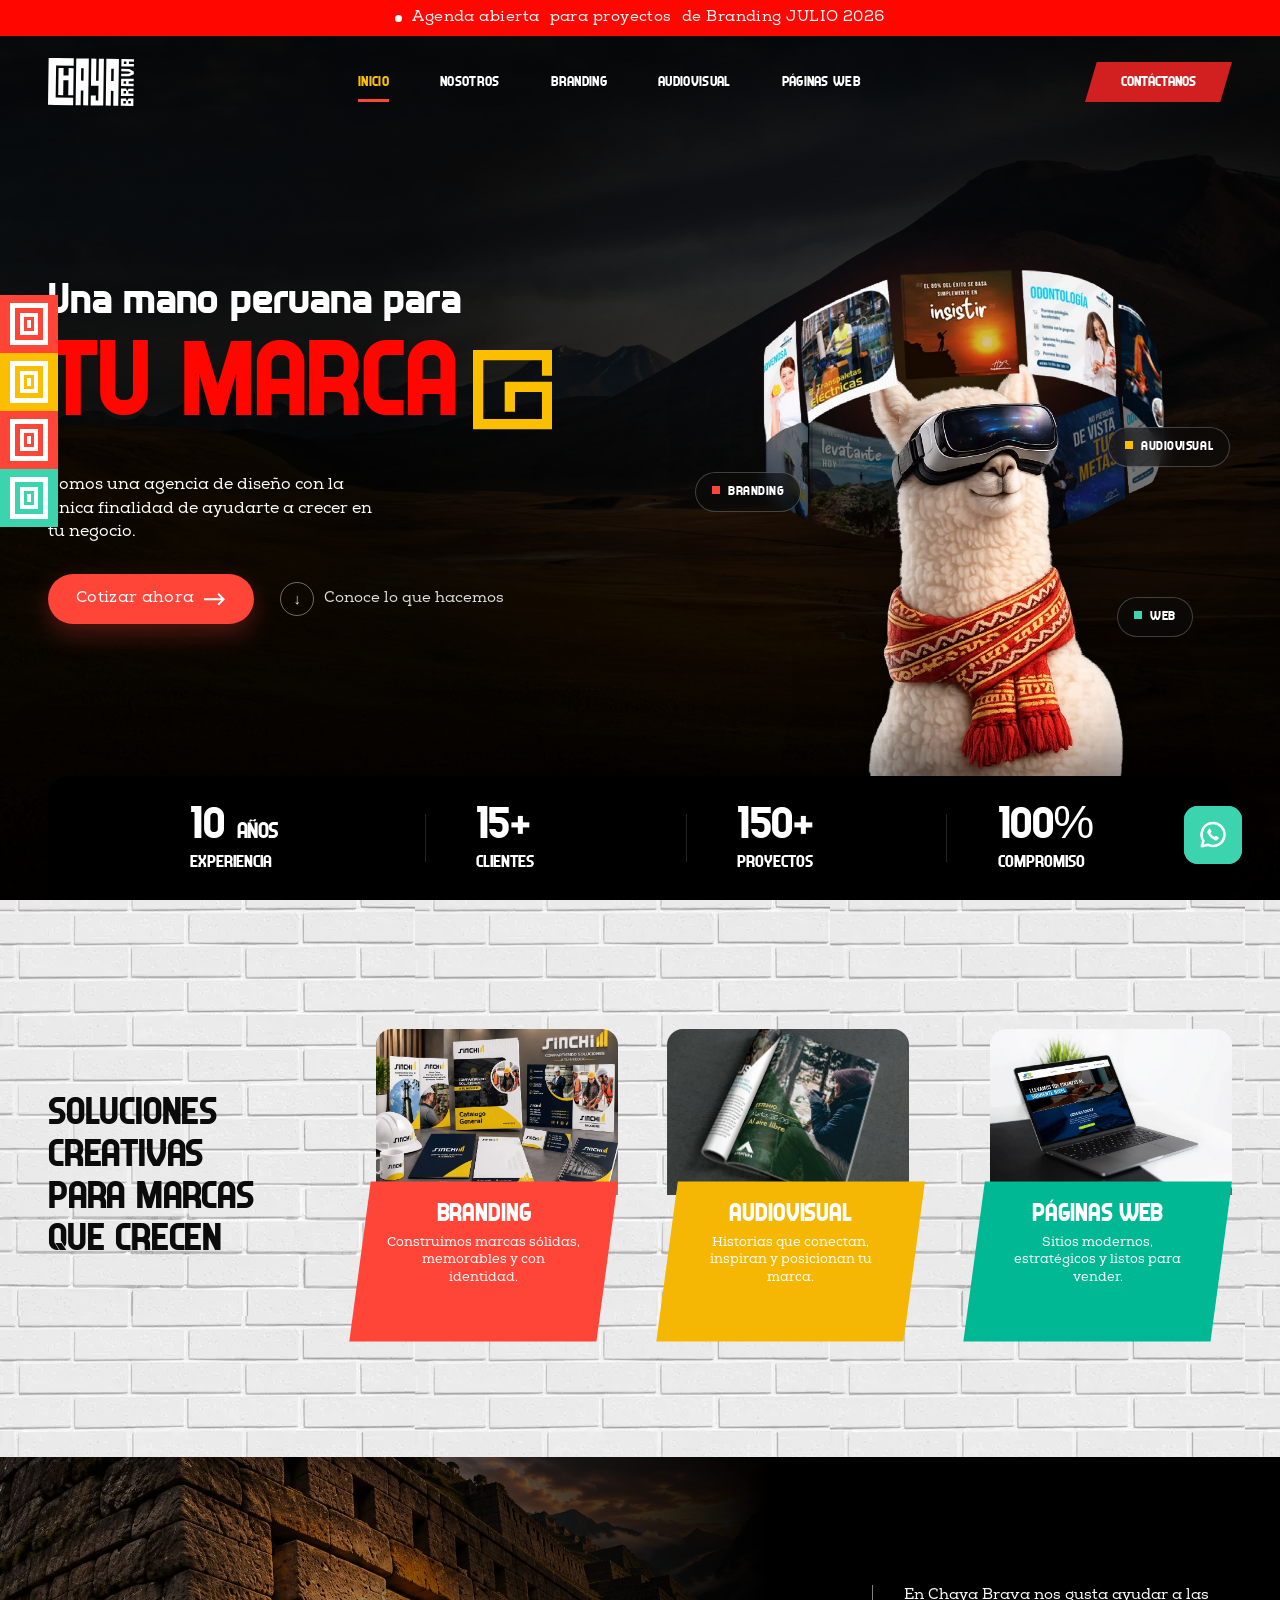
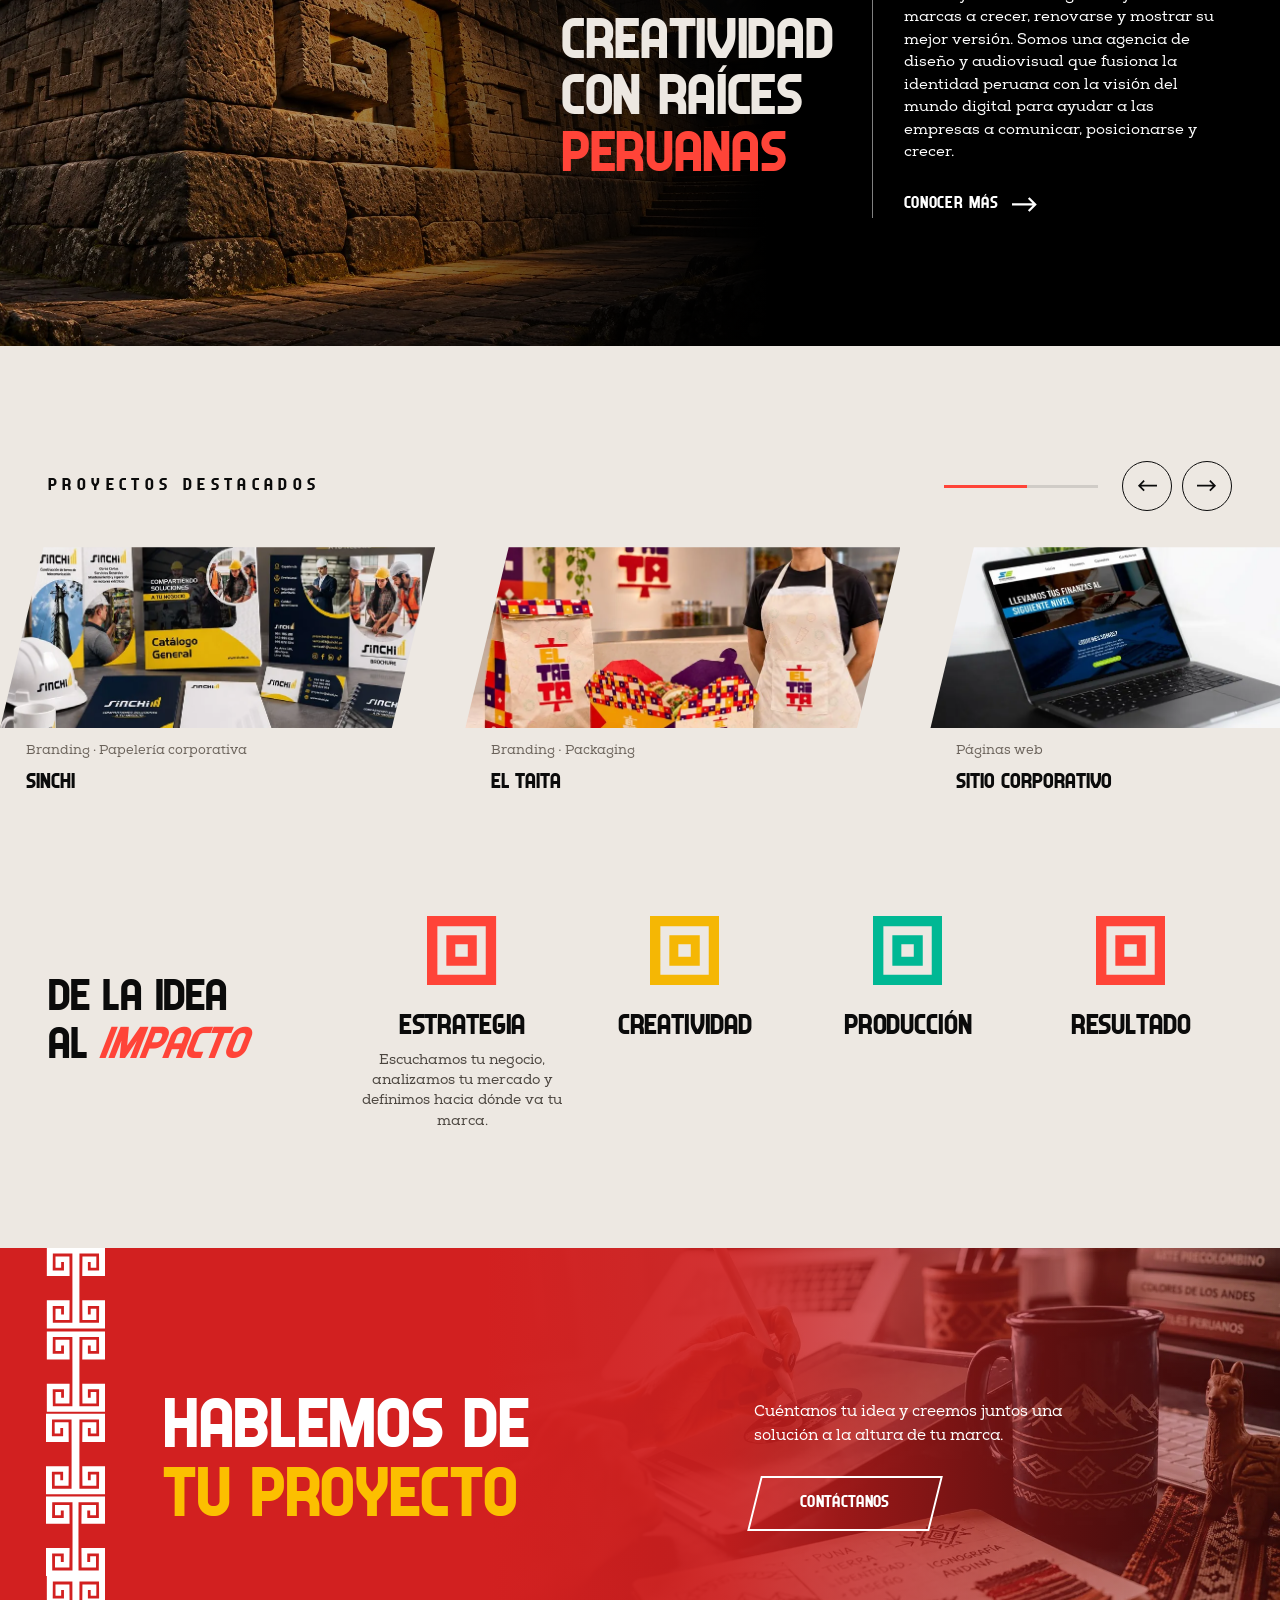
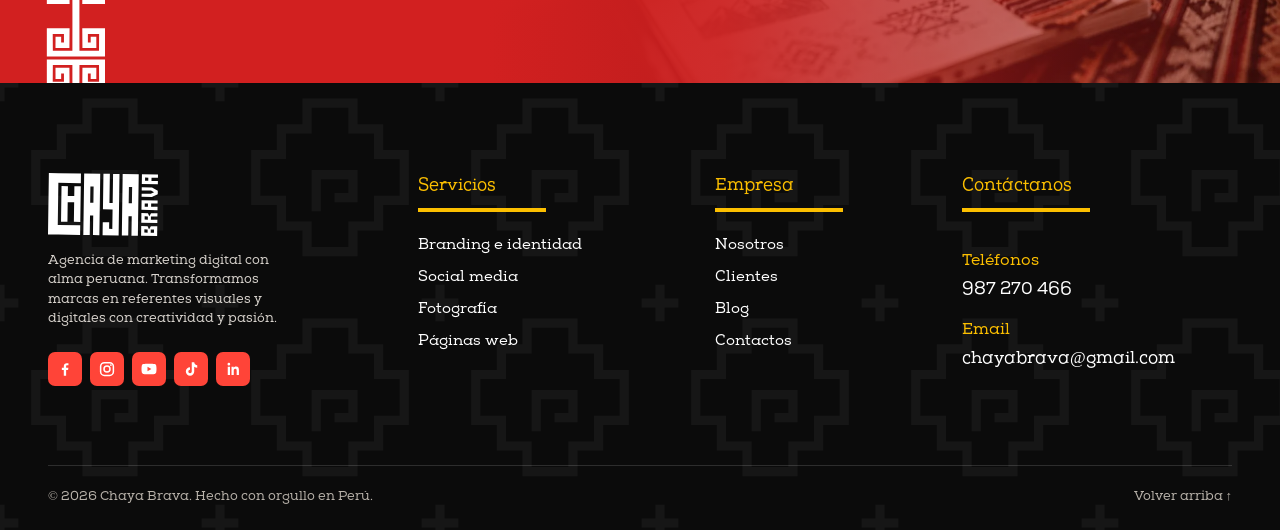
==== index.html @ 1a4a3ec2 "Sitio web Chaya Brava: Inicio, Nosotros, Branding, Audiovisual, Páginas Web y Contacto Co-Authored-B" ====
<!DOCTYPE html>
<html lang="es-PE" class="no-js">
<head>
  <meta charset="utf-8">
  <meta name="viewport" content="width=device-width, initial-scale=1">
  <title>Chaya Brava | Agencia de branding, audiovisual y páginas web en Perú</title>
  <meta name="description" content="Chaya Brava es una agencia peruana de diseño y audiovisual. Creamos branding, contenido audiovisual y páginas web que ayudan a tu negocio a crecer.">
  <meta name="theme-color" content="#0b0b0b">
  <link rel="canonical" href="https://chayabrava.pe/">
  <meta property="og:type" content="website">
  <meta property="og:locale" content="es_PE">
  <meta property="og:site_name" content="Chaya Brava">
  <meta property="og:title" content="Chaya Brava | Agencia de branding, audiovisual y páginas web en Perú">
  <meta property="og:description" content="Chaya Brava es una agencia peruana de diseño y audiovisual. Creamos branding, contenido audiovisual y páginas web que ayudan a tu negocio a crecer.">
  <meta property="og:image" content="https://chayabrava.pe/assets/img/marca/og-chaya-brava.jpg">
  <meta name="twitter:card" content="summary_large_image">
  <link rel="icon" href="favicon.svg" type="image/svg+xml">
  <link rel="preload" href="assets/fonts/answer-regular.woff" as="font" type="font/woff" crossorigin>
  <link rel="preload" href="assets/fonts/nexa-slab-regular.woff" as="font" type="font/woff" crossorigin>
  <link rel="preload" as="image" href="assets/img/hero/andes-fondo.webp" fetchpriority="high">
  <link rel="stylesheet" href="assets/css/base.css">
  <link rel="stylesheet" href="assets/css/pages/inicio.css">
</head>
<body class="page-inicio">
  <a class="skip-link" href="#main">Saltar al contenido</a>

  <div class="preloader" aria-hidden="true">
    <div>
      <img class="preloader__logo" src="assets/img/marca/logo-chaya-brava.svg" alt="" width="120" height="68">
      <div class="preloader__bars"><i></i><i></i><i></i><i></i></div>
    </div>
  </div>

  <div class="topbar">
    <a href="contacto.html?servicio=branding"><span class="topbar__dot" aria-hidden="true"></span>Agenda abierta <span class="hide-sm">para proyectos </span>de Branding JULIO 2026</a>
  </div>

  <header class="header" id="top">
    <div class="container header__inner">
      <a class="header__logo" href="index.html" aria-label="Chaya Brava — Inicio">
        <img src="assets/img/marca/logo-chaya-brava.svg" alt="Chaya Brava" width="86" height="49">
      </a>
      <nav class="nav" aria-label="Principal">
        <ul class="nav__list">
          <li><a class="nav__link" href="index.html" aria-current="page">Inicio</a></li>
          <li><a class="nav__link" href="nosotros.html">Nosotros</a></li>
          <li><a class="nav__link" href="branding.html">Branding</a></li>
          <li><a class="nav__link" href="audiovisual.html">Audiovisual</a></li>
          <li><a class="nav__link" href="paginas-web.html">Páginas Web</a></li>
        </ul>
      </nav>
      <a class="header__cta" href="contacto.html">Contáctanos</a>
      <button class="burger" type="button" aria-label="Abrir menú" aria-expanded="false" aria-controls="mobile-menu">
        <span></span><span></span><span></span>
      </button>
    </div>
  </header>

  <div class="mobile-menu" id="mobile-menu" aria-hidden="true">
    <ul class="mobile-menu__list">
      <li><a href="index.html" aria-current="page"><small>01</small>Inicio</a></li>
      <li><a href="nosotros.html"><small>02</small>Nosotros</a></li>
      <li><a href="branding.html"><small>03</small>Branding</a></li>
      <li><a href="audiovisual.html"><small>04</small>Audiovisual</a></li>
      <li><a href="paginas-web.html"><small>05</small>Páginas Web</a></li>
      <li><a href="contacto.html"><small>06</small>Contáctanos</a></li>
    </ul>
    <div class="mobile-menu__foot">
      <a href="tel:+51987270466">987 270 466</a>
      <a href="mailto:chayabrava@gmail.com">chayabrava@gmail.com</a>
    </div>
  </div>

  <main id="main">
    <!-- ================= HERO ================= -->
    <section class="hero" aria-labelledby="hero-title">
      <picture class="hero__bg" aria-hidden="true">
        <source media="(max-width: 760px)" srcset="assets/img/hero/andes-fondo-mobile.webp">
        <img src="assets/img/hero/andes-fondo.webp" alt="" width="2400" height="1701" fetchpriority="high">
      </picture>
      <ul class="inca-rail" aria-label="Accesos rápidos"><li><a class="r-red" href="branding.html"><svg viewBox="0 0 58 58" aria-hidden="true"><path fill="#fff" fill-rule="evenodd" d="M10 8h38v42H10zM15 13v32h28V13zM20 18h18v22H20zM24 22v14h10V22zM27 25h4v8h-4z"/></svg><span>Branding</span></a></li><li><a class="r-yellow" href="audiovisual.html"><svg viewBox="0 0 58 58" aria-hidden="true"><path fill="#fff" fill-rule="evenodd" d="M10 8h38v42H10zM15 13v32h28V13zM20 18h18v22H20zM24 22v14h10V22zM27 25h4v8h-4z"/></svg><span>Audiovisual</span></a></li><li><a class="r-red" href="paginas-web.html"><svg viewBox="0 0 58 58" aria-hidden="true"><path fill="#fff" fill-rule="evenodd" d="M10 8h38v42H10zM15 13v32h28V13zM20 18h18v22H20zM24 22v14h10V22zM27 25h4v8h-4z"/></svg><span>Páginas web</span></a></li><li><a class="r-teal" href="contacto.html"><svg viewBox="0 0 58 58" aria-hidden="true"><path fill="#fff" fill-rule="evenodd" d="M10 8h38v42H10zM15 13v32h28V13zM20 18h18v22H20zM24 22v14h10V22zM27 25h4v8h-4z"/></svg><span>Contáctanos</span></a></li></ul>

      <div class="container hero__inner">
        <div class="hero__copy">
          <h1 class="hero__title" id="hero-title">
            <span class="hero__kicker display" data-split>Una mano peruana para</span>
            <span class="hero__big display reveal-split"><span class="split-line" style="--d:.15s"><span>Tu marca</span></span><svg class="hero__g" viewBox="0 0 100 100" aria-hidden="true"><path fill="none" stroke="currentColor" stroke-width="13" stroke-linecap="square" d="M93.5 26V6.5h-87v87h87V46.5h-47v25"/></svg></span>
          </h1>
          <p class="hero__text reveal" style="--d:.45s">Somos una agencia de diseño con la única finalidad de ayudarte a crecer en tu negocio.</p>
          <div class="hero__actions reveal" style="--d:.6s">
            <a class="btn" href="contacto.html" data-magnetic>Cotizar ahora <svg class="arrow" viewBox="0 0 28 16" width="22" aria-hidden="true"><path d="M0 8h25M18 1l7 7-7 7" fill="none" stroke="currentColor" stroke-width="2.4"/></svg></a>
            <a class="hero__play" href="#soluciones"><span aria-hidden="true">↓</span> Conoce lo que hacemos</a>
          </div>
        </div>

        <div class="hero__visual" aria-hidden="true">
          <div class="hero__glow"></div>
          <img class="hero__alpaca" src="assets/img/hero/alpaca-vr.webp" alt="" width="797" height="960">
          <span class="hero__chip hero__chip--1">Branding</span>
          <span class="hero__chip hero__chip--2">Audiovisual</span>
          <span class="hero__chip hero__chip--3">Web</span>
        </div>
      </div>

      <div class="container">
        <ul class="stats" aria-label="Chaya Brava en cifras">
          <li><strong><span data-count="10">10</span> <small>años</small></strong><span>Experiencia</span></li>
          <li><strong><span data-count="15">15</span>+</strong><span>Clientes</span></li>
          <li><strong><span data-count="150">150</span>+</strong><span>Proyectos</span></li>
          <li><strong><span data-count="100">100</span>%</strong><span>Compromiso</span></li>
        </ul>
      </div>
    </section>

    <!-- ================= SOLUCIONES ================= -->
    <section class="section section--brick solutions" id="soluciones" aria-labelledby="sol-title">
      <div class="container solutions__inner">
        <h2 class="display h-md solutions__title" id="sol-title" data-split>Soluciones<br>creativas<br>para marcas<br>que crecen</h2>
        <ul class="solutions__list">
          <li class="solution solution--red reveal" style="--d:0.00s">
            <a href="branding.html">
              <div class="solution__media"><img src="assets/img/proyectos/sinchi-papeleria.webp" alt="" width="885" height="590" loading="lazy"></div>
              <div class="solution__label">
                <h3 class="display">Branding</h3>
                <p>Construimos marcas sólidas, memorables y con identidad.</p>
                <span class="solution__more" aria-hidden="true">Ver servicio <svg class="arrow" viewBox="0 0 28 16" width="22" aria-hidden="true"><path d="M0 8h25M18 1l7 7-7 7" fill="none" stroke="currentColor" stroke-width="2.4"/></svg></span>
              </div>
            </a>
          </li>
          <li class="solution solution--yellow reveal" style="--d:0.12s">
            <a href="audiovisual.html">
              <div class="solution__media"><img src="assets/img/proyectos/revista-estreno.webp" alt="" width="978" height="691" loading="lazy"></div>
              <div class="solution__label">
                <h3 class="display">Audiovisual</h3>
                <p>Historias que conectan, inspiran y posicionan tu marca.</p>
                <span class="solution__more" aria-hidden="true">Ver servicio <svg class="arrow" viewBox="0 0 28 16" width="22" aria-hidden="true"><path d="M0 8h25M18 1l7 7-7 7" fill="none" stroke="currentColor" stroke-width="2.4"/></svg></span>
              </div>
            </a>
          </li>
          <li class="solution solution--teal reveal" style="--d:0.24s">
            <a href="paginas-web.html">
              <div class="solution__media"><img src="assets/img/proyectos/web-laptop.webp" alt="" width="885" height="575" loading="lazy"></div>
              <div class="solution__label">
                <h3 class="display">Páginas web</h3>
                <p>Sitios modernos, estratégicos y listos para vender.</p>
                <span class="solution__more" aria-hidden="true">Ver servicio <svg class="arrow" viewBox="0 0 28 16" width="22" aria-hidden="true"><path d="M0 8h25M18 1l7 7-7 7" fill="none" stroke="currentColor" stroke-width="2.4"/></svg></span>
              </div>
            </a>
          </li>
        </ul>
      </div>
    </section>

    <!-- ================= RAÍCES ================= -->
    <section class="roots" aria-labelledby="roots-title">
      <div class="roots__media" aria-hidden="true"><img src="assets/img/texturas/muro-inca.webp" alt="" width="1672" height="941" loading="lazy"></div>
      <div class="container roots__inner">
        <h2 class="display h-lg roots__title" id="roots-title" data-split>Creatividad<br>con raíces<br><span class="t-red">peruanas</span></h2>
        <div class="roots__text reveal reveal--right">
          <p>En Chaya Brava nos gusta ayudar a las marcas a crecer, renovarse y mostrar su mejor versión. Somos una agencia de diseño y audiovisual que fusiona la identidad peruana con la visión del mundo digital para ayudar a las empresas a comunicar, posicionarse y crecer.</p>
          <a class="link-arrow" href="nosotros.html">Conocer más <svg viewBox="0 0 28 16" aria-hidden="true"><path d="M0 8h25M18 1l7 7-7 7" fill="none" stroke="currentColor" stroke-width="2.4"/></svg></a>
        </div>
      </div>
    </section>

    <!-- ================= PROYECTOS ================= -->
    <section class="section section--light projects" id="proyectos" aria-labelledby="proj-title">
      <div class="container projects__head">
        <h2 class="projects__eyebrow" id="proj-title">Proyectos destacados</h2>
        <div class="projects__controls">
          <div class="projects__progress" aria-hidden="true"><span></span></div>
          <button class="projects__btn" type="button" data-dir="-1" aria-label="Proyecto anterior"><svg viewBox="0 0 28 16" aria-hidden="true"><path d="M28 8H3M10 1L3 8l7 7" fill="none" stroke="currentColor" stroke-width="2.4"/></svg></button>
          <button class="projects__btn" type="button" data-dir="1" aria-label="Proyecto siguiente"><svg viewBox="0 0 28 16" aria-hidden="true"><path d="M0 8h25M18 1l7 7-7 7" fill="none" stroke="currentColor" stroke-width="2.4"/></svg></button>
        </div>
      </div>
      <div class="projects__viewport" tabindex="0" aria-label="Carrusel de proyectos; usa las flechas para desplazarte">
        <ul class="projects__track">
          <li class="project">
            <a href="branding.html#casos" class="project__link" draggable="false">
              <div class="project__media"><img src="assets/img/proyectos/sinchi-papeleria.webp" alt="Proyecto Sinchi: Branding · Papelería corporativa" width="885" height="590" loading="lazy" draggable="false"></div>
              <div class="project__info"><span>Branding · Papelería corporativa</span><strong>Sinchi</strong></div>
            </a>
          </li>
          <li class="project">
            <a href="branding.html#casos" class="project__link" draggable="false">
              <div class="project__media"><img src="assets/img/proyectos/el-taita.webp" alt="Proyecto El Taita: Branding · Packaging" width="876" height="657" loading="lazy" draggable="false"></div>
              <div class="project__info"><span>Branding · Packaging</span><strong>El Taita</strong></div>
            </a>
          </li>
          <li class="project">
            <a href="paginas-web.html#proyectos" class="project__link" draggable="false">
              <div class="project__media"><img src="assets/img/proyectos/web-laptop.webp" alt="Proyecto Sitio corporativo: Páginas web" width="885" height="575" loading="lazy" draggable="false"></div>
              <div class="project__info"><span>Páginas web</span><strong>Sitio corporativo</strong></div>
            </a>
          </li>
          <li class="project">
            <a href="audiovisual.html#galeria" class="project__link" draggable="false">
              <div class="project__media"><img src="assets/img/proyectos/revista-estreno.webp" alt="Proyecto Estreno al aire libre: Audiovisual · Editorial" width="978" height="691" loading="lazy" draggable="false"></div>
              <div class="project__info"><span>Audiovisual · Editorial</span><strong>Estreno al aire libre</strong></div>
            </a>
          </li>
          <li class="project">
            <a href="branding.html#casos" class="project__link" draggable="false">
              <div class="project__media"><img src="assets/img/proyectos/sinchi-catalogo.webp" alt="Proyecto Catálogo Sinchi: Diseño editorial" width="452" height="771" loading="lazy" draggable="false"></div>
              <div class="project__info"><span>Diseño editorial</span><strong>Catálogo Sinchi</strong></div>
            </a>
          </li>
        </ul>
      </div>
    </section>

    <!-- ================= DE LA IDEA AL IMPACTO ================= -->
    <section class="section section--light impact" aria-labelledby="impact-title">
      <div class="container impact__inner">
        <h2 class="display h-md impact__title" id="impact-title" data-split>De la idea<br>al <span class="t-red t-italic">impacto</span></h2>
        <ol class="impact__steps">
          <li class="impact__step reveal" style="--d:0.00s">
            <div class="impact__icon"><svg class="inca inca--red" viewBox="0 0 100 100" aria-hidden="true"><path fill="currentColor" fill-rule="evenodd" d="M0 0h100v100H0zM15 15v70h70V15zM28 28h44v44H28zM41 41v18h18V41z"/></svg></div>
            <h3 class="display">Estrategia</h3>
            <p>Escuchamos tu negocio, analizamos tu mercado y definimos hacia dónde va tu marca.</p>
          </li>
          <li class="impact__step reveal" style="--d:0.12s">
            <div class="impact__icon"><svg class="inca inca--yellow" viewBox="0 0 100 100" aria-hidden="true"><path fill="currentColor" fill-rule="evenodd" d="M0 0h100v100H0zM15 15v70h70V15zM28 28h44v44H28zM41 41v18h18V41z"/></svg></div>
            <h3 class="display">Creatividad</h3>
            <p>Convertimos la estrategia en ideas, conceptos visuales y mensajes con identidad.</p>
          </li>
          <li class="impact__step reveal" style="--d:0.24s">
            <div class="impact__icon"><svg class="inca inca--teal" viewBox="0 0 100 100" aria-hidden="true"><path fill="currentColor" fill-rule="evenodd" d="M0 0h100v100H0zM15 15v70h70V15zM28 28h44v44H28zM41 41v18h18V41z"/></svg></div>
            <h3 class="display">Producción</h3>
            <p>Diseñamos, filmamos y programamos cada pieza con detalle de artesano.</p>
          </li>
          <li class="impact__step reveal" style="--d:0.36s">
            <div class="impact__icon"><svg class="inca inca--red" viewBox="0 0 100 100" aria-hidden="true"><path fill="currentColor" fill-rule="evenodd" d="M0 0h100v100H0zM15 15v70h70V15zM28 28h44v44H28zM41 41v18h18V41z"/></svg></div>
            <h3 class="display">Resultado</h3>
            <p>Lanzamos, medimos y optimizamos para que tu marca crezca de verdad.</p>
          </li>
        </ol>
      </div>
    </section>

    <section class="cta" aria-labelledby="cta-title">
      <div class="cta__fret" aria-hidden="true"></div>
      <div class="cta__media" aria-hidden="true"><img src="assets/img/servicios/boceto-andino.webp" alt="" loading="lazy" width="1548" height="1016"></div>
      <div class="container cta__inner">
        <h2 class="display cta__title" id="cta-title" data-split>Hablemos de<br><span class="t-yellow">tu proyecto</span></h2>
        <div class="cta__text reveal" style="--d:.2s">
          <p>Cuéntanos tu idea y creemos juntos una solución a la altura de tu marca.</p>
          <a class="btn btn--ghost btn--skew" href="contacto.html" data-magnetic><span>Contáctanos</span></a>
        </div>
      </div>
    </section>
  </main>

  <footer class="footer">
    <div class="container footer__grid">
      <div class="footer__brand">
        <img src="assets/img/marca/logo-chaya-brava.svg" alt="Chaya Brava" width="110" height="63" loading="lazy">
        <p>Agencia de marketing digital con alma peruana. Transformamos marcas en referentes visuales y digitales con creatividad y pasión.</p>
        <ul class="social" aria-label="Redes sociales"><li><a href="https://www.facebook.com/chayabrava" target="_blank" rel="noopener" aria-label="Facebook de Chaya Brava"><svg viewBox="0 0 24 24" aria-hidden="true"><path fill="currentColor" d="M13.5 21v-7.6h2.6l.4-3h-3V8.5c0-.9.3-1.5 1.5-1.5h1.6V4.3c-.3 0-1.2-.1-2.3-.1-2.3 0-3.9 1.4-3.9 4v2.2H7.8v3h2.6V21z"/></svg></a></li><li><a href="https://www.instagram.com/chayabrava" target="_blank" rel="noopener" aria-label="Instagram de Chaya Brava"><svg viewBox="0 0 24 24" aria-hidden="true"><g fill="none" stroke="currentColor" stroke-width="2"><rect x="3.5" y="3.5" width="17" height="17" rx="5"/><circle cx="12" cy="12" r="4"/></g><circle cx="17.2" cy="6.8" r="1.2" fill="currentColor"/></svg></a></li><li><a href="https://www.youtube.com/@chayabrava" target="_blank" rel="noopener" aria-label="YouTube de Chaya Brava"><svg viewBox="0 0 24 24" aria-hidden="true"><path fill="currentColor" d="M21.6 7.2a2.6 2.6 0 0 0-1.8-1.8C18.2 5 12 5 12 5s-6.2 0-7.8.4A2.6 2.6 0 0 0 2.4 7.2 27 27 0 0 0 2 12a27 27 0 0 0 .4 4.8 2.6 2.6 0 0 0 1.8 1.8c1.6.4 7.8.4 7.8.4s6.2 0 7.8-.4a2.6 2.6 0 0 0 1.8-1.8A27 27 0 0 0 22 12a27 27 0 0 0-.4-4.8zM10 15V9l5.2 3z"/></svg></a></li><li><a href="https://www.tiktok.com/@chayabrava" target="_blank" rel="noopener" aria-label="TikTok de Chaya Brava"><svg viewBox="0 0 24 24" aria-hidden="true"><path fill="currentColor" d="M16.3 3c.3 2.3 1.7 3.8 4 4v3.2a7 7 0 0 1-4-1.2v6.3A5.6 5.6 0 1 1 10.7 9.7V13a2.3 2.3 0 1 0 2.3 2.3V3z"/></svg></a></li><li><a href="https://www.linkedin.com/company/chayabrava" target="_blank" rel="noopener" aria-label="LinkedIn de Chaya Brava"><svg viewBox="0 0 24 24" aria-hidden="true"><path fill="currentColor" d="M5 9h3v11H5zM6.5 3.8a1.8 1.8 0 1 1 0 3.6 1.8 1.8 0 0 1 0-3.6zM10 9h2.9v1.5c.4-.8 1.5-1.7 3.1-1.7 3.3 0 3.9 2.2 3.9 5V20h-3v-5.4c0-1.3 0-2.9-1.8-2.9s-2.1 1.4-2.1 2.8V20h-3z"/></svg></a></li></ul>
      </div>
      <div>
        <h2 class="footer__title">Servicios</h2>
        <ul class="footer__links">
          <li><a href="branding.html">Branding e identidad</a></li>
          <li><a href="audiovisual.html#social">Social media</a></li>
          <li><a href="audiovisual.html#fotografia">Fotografía</a></li>
          <li><a href="paginas-web.html">Páginas web</a></li>
        </ul>
      </div>
      <div>
        <h2 class="footer__title">Empresa</h2>
        <ul class="footer__links">
          <li><a href="nosotros.html">Nosotros</a></li>
          <li><a href="nosotros.html#clientes">Clientes</a></li>
          <li><a href="nosotros.html#blog">Blog</a></li>
          <li><a href="contacto.html">Contactos</a></li>
        </ul>
      </div>
      <div>
        <h2 class="footer__title">Contáctanos</h2>
        <dl class="footer__contact">
          <dt>Teléfonos</dt>
          <dd><a href="tel:+51987270466">987 270 466</a></dd>
          <dt>Email</dt>
          <dd><a href="mailto:chayabrava@gmail.com">chayabrava@gmail.com</a></dd>
        </dl>
      </div>
    </div>
    <div class="container footer__bottom">
      <span>© <span data-year>2026</span> Chaya Brava. Hecho con orgullo en Perú.</span>
      <a href="#top">Volver arriba ↑</a>
    </div>
  </footer>

  <a class="wa-float" href="https://wa.me/51987270466" data-wa="" aria-label="Escríbenos por WhatsApp">
    <svg viewBox="0 0 24 24" aria-hidden="true"><path fill="none" stroke="currentColor" stroke-width="1.9" stroke-linejoin="round" d="M3.6 20.4l1.2-4.1a8.6 8.6 0 1 1 3.3 3z"/><path fill="currentColor" d="M8.9 7.4c.3-.3.7-.3.9 0l1 1.6c.2.3.1.7-.1.9l-.6.6c.6 1.3 1.7 2.4 3 3l.6-.6c.3-.2.6-.3.9-.1l1.6 1c.3.2.3.6 0 .9l-.8.8c-.6.6-1.6.7-2.4.3a10.8 10.8 0 0 1-5-5c-.4-.8-.3-1.8.3-2.4z"/></svg>
    <span class="wa-float__tip">¿Hablamos por WhatsApp?</span>
  </a>
  <button class="to-top" type="button" aria-label="Volver arriba">
    <svg viewBox="0 0 44 44" width="44" height="44" aria-hidden="true" style="position:absolute;inset:0;width:44px;transform:rotate(-90deg)"><circle cx="22" cy="22" r="20" fill="none" stroke="#fcbf00" stroke-width="2"/></svg>
    <svg viewBox="0 0 16 16" aria-hidden="true"><path d="M8 13V3M3 8l5-5 5 5" fill="none" stroke="currentColor" stroke-width="2"/></svg>
  </button>

  <script src="assets/js/main.js" defer></script>
  <script src="assets/js/pages/inicio.js" defer></script>
</body>
</html>
---- assets/css/base.css ----
/* ==========================================================================
   CHAYA BRAVA — Estilos globales
   Tokens, tipografías, reset, header, footer y componentes compartidos.
   ========================================================================== */

/* ---------- Tipografías ---------- */
@font-face {
  font-family: "Answer";
  src: url("../fonts/answer-regular.woff") format("woff"),
       url("../fonts/answer-regular.ttf") format("truetype");
  font-weight: 400;
  font-style: normal;
  font-display: swap;
}

/* Nexa Slab Demo reemplaza algunos signos (: + - @ / ¿ ¡ …) por una marca de
   agua "available in the full version". El unicode-range limita la fuente a
   letras y números; los signos usan la fuente de respaldo.
   Con la licencia completa se puede eliminar esta restricción. */
@font-face {
  font-family: "Nexa Slab";
  src: url("../fonts/nexa-slab-regular.woff") format("woff"),
       url("../fonts/nexa-slab-regular.otf") format("opentype");
  font-weight: 400;
  font-style: normal;
  font-display: swap;
  unicode-range: U+0020-0021, U+002C, U+002E, U+0030-0039, U+003F, U+0041-005A,
                 U+0061-007A, U+00A0, U+00C0-00D6, U+00D8-00F6, U+00F8-024F;
}
@font-face {
  font-family: "Nexa Slab";
  src: url("../fonts/nexa-slab-bold.woff") format("woff"),
       url("../fonts/nexa-slab-bold.otf") format("opentype");
  font-weight: 700;
  font-style: normal;
  font-display: swap;
  unicode-range: U+0020-0021, U+002C, U+002E, U+0030-0039, U+003F, U+0041-005A,
                 U+0061-007A, U+00A0, U+00C0-00D6, U+00D8-00F6, U+00F8-024F;
}

/* ---------- Tokens ---------- */
:root {
  --c-red: #ff4438;
  --c-red-deep: #d22020;
  --c-red-flag: #ff0600;
  --c-yellow: #fcbf00;
  --c-yellow-2: #f5b704;
  --c-teal: #00b894;
  --c-mint: #3bd4ae;
  --c-beige: #ede8e2;
  --c-beige-2: #e4ddd4;
  --c-black: #0b0b0b;
  --c-ink: #141210;
  --c-white: #ffffff;
  --c-muted: #b9b3ab;
  --c-line: rgba(255, 255, 255, .14);

  --f-display: "Answer", "Arial Narrow", "Helvetica Neue", Arial, sans-serif;
  --f-body: "Nexa Slab", "Answer", "Rockwell", "Roboto Slab", Georgia, serif;

  --container: 1240px;
  --gutter: clamp(20px, 4vw, 48px);
  --radius: 14px;
  --radius-lg: 22px;
  --header-h: 92px;
  --topbar-h: 36px;

  --ease-out: cubic-bezier(.16, 1, .3, 1);
  --ease-in-out: cubic-bezier(.65, 0, .35, 1);
  --shadow-1: 0 10px 30px rgba(0, 0, 0, .18);
  --shadow-2: 0 24px 60px rgba(0, 0, 0, .35);
  --skew: -14deg;
}

/* ---------- Reset ---------- */
*, *::before, *::after { box-sizing: border-box; }
html { -webkit-text-size-adjust: 100%; scroll-behavior: smooth; scroll-padding-top: calc(var(--header-h) + 12px); }
body {
  margin: 0;
  font-family: var(--f-body);
  font-size: clamp(15px, 1.05vw, 17px);
  line-height: 1.6;
  color: var(--c-ink);
  background: var(--c-black);
  -webkit-font-smoothing: antialiased;
  -moz-osx-font-smoothing: grayscale;
  text-rendering: optimizeLegibility;
  overflow-x: hidden;
}
img, svg, video { display: block; max-width: 100%; height: auto; }
a { color: inherit; text-decoration: none; }
button, input, select, textarea { font: inherit; color: inherit; }
button { cursor: pointer; background: none; border: 0; padding: 0; }
ul, ol.process, ol.reset, ol.breadcrumb { list-style: none; margin: 0; padding: 0; }
h1, h2, h3, h4, p { margin: 0; }
::selection { background: var(--c-red); color: #fff; }
:focus-visible { outline: 3px solid var(--c-yellow); outline-offset: 3px; border-radius: 4px; }

.sr-only {
  position: absolute !important; width: 1px; height: 1px; padding: 0; margin: -1px;
  overflow: hidden; clip: rect(0 0 0 0); white-space: nowrap; border: 0;
}
.skip-link {
  position: fixed; top: 10px; left: 10px; z-index: 1000; padding: 10px 16px;
  background: var(--c-yellow); color: var(--c-black); font-weight: 700; border-radius: 8px;
  transform: translateY(-160%); transition: transform .3s var(--ease-out);
}
.skip-link:focus { transform: none; }

/* ---------- Layout ---------- */
.container { width: min(100% - var(--gutter) * 2, var(--container)); margin-inline: auto; }
.section { position: relative; padding-block: clamp(72px, 9vw, 140px); }

/* ---------- Tipografía utilitaria ---------- */
.display {
  font-family: var(--f-display);
  font-weight: 400;
  line-height: .92;
  letter-spacing: -.005em;
  text-transform: uppercase;
}
.h-xl { font-size: clamp(44px, 7.4vw, 128px); }
.h-lg { font-size: clamp(38px, 5vw, 80px); }
.h-md { font-size: clamp(30px, 3.4vw, 54px); }
.h-sm { font-size: clamp(22px, 2vw, 30px); }
.eyebrow {
  display: inline-flex; align-items: center; gap: 12px;
  font-family: var(--f-display);
  font-size: 14px; letter-spacing: .32em; text-transform: uppercase;
}
.eyebrow::before { content: ""; width: 28px; height: 3px; background: currentColor; }
.lead { font-size: clamp(16px, 1.3vw, 20px); line-height: 1.55; }
.t-red { color: var(--c-red); }
.t-yellow { color: var(--c-yellow); }
.t-teal { color: var(--c-teal); }
.t-italic { font-style: italic; display: inline-block; transform: skewX(-8deg); }

/* ---------- Botones ---------- */
.btn {
  --btn-bg: var(--c-red);
  --btn-fg: #fff;
  position: relative;
  display: inline-flex; align-items: center; justify-content: center; gap: 10px;
  min-height: 48px; padding: 12px 28px;
  font-family: var(--f-body); font-size: 16px; font-weight: 400; letter-spacing: .02em;
  color: var(--btn-fg); background: var(--btn-bg);
  border-radius: 999px;
  isolation: isolate; overflow: hidden;
  transition: transform .4s var(--ease-out), box-shadow .4s var(--ease-out), color .3s;
  box-shadow: 0 10px 24px rgba(255, 68, 56, .28);
}
.btn::after {
  content: ""; position: absolute; inset: 0; z-index: -1;
  background: var(--c-yellow); transform: translateY(101%);
  transition: transform .45s var(--ease-out);
}
.btn:hover { transform: translateY(-2px); color: var(--c-black); }
.btn:hover::after { transform: none; }
.btn .arrow { transition: transform .4s var(--ease-out); }
.btn:hover .arrow { transform: translateX(4px); }

.btn--skew {
  border-radius: 0;
  font-family: var(--f-display); text-transform: uppercase; letter-spacing: .02em; font-size: 17px;
  clip-path: polygon(10% 0, 100% 0, 90% 100%, 0 100%);
  padding-inline: 44px;
  box-shadow: none;
}
.btn--ghost {
  --btn-bg: transparent;
  box-shadow: none;
}
.btn--ghost.btn--skew { clip-path: none; transform: skewX(var(--skew)); border: 2px solid #fff; }
.btn--ghost.btn--skew > span { display: inline-block; transform: skewX(calc(var(--skew) * -1)); }
.btn--ghost.btn--skew:hover { transform: skewX(var(--skew)) translateY(-2px); }
.btn--ghost.btn--skew::after { background: #fff; }
.btn--dark { --btn-bg: var(--c-black); box-shadow: none; }
.btn--yellow { --btn-bg: var(--c-yellow); --btn-fg: var(--c-black); box-shadow: 0 10px 24px rgba(252, 191, 0, .28); }
.btn--yellow::after { background: var(--c-red); }
.btn--yellow:hover { color: #fff; }

.link-arrow {
  display: inline-flex; align-items: center; gap: 14px;
  font-family: var(--f-display); text-transform: uppercase; letter-spacing: .04em; font-size: 17px;
}
.link-arrow svg { width: 26px; transition: transform .4s var(--ease-out); }
.link-arrow:hover svg { transform: translateX(8px); }

/* ---------- Íconos incas ---------- */
.inca { width: 100%; height: 100%; }
.inca--red { color: var(--c-red); }
.inca--yellow { color: var(--c-yellow-2); }
.inca--teal { color: var(--c-teal); }

/* ==========================================================================
   Barra superior + Header
   ========================================================================== */
.topbar {
  position: relative; z-index: 60;
  height: var(--topbar-h);
  display: flex; align-items: center; justify-content: center;
  background: var(--c-red-flag); color: #fff;
  font-size: 15px; letter-spacing: .03em; text-align: center;
  overflow: hidden;
}
.topbar a { display: inline-flex; align-items: center; gap: 10px; }
.topbar__dot { width: 7px; height: 7px; border-radius: 50%; background: #fff; animation: pulse 1.8s infinite; }
@keyframes pulse { 0%,100% { opacity: 1; transform: scale(1); } 50% { opacity: .35; transform: scale(.7); } }

.header {
  position: absolute; z-index: 50; left: 0; right: 0; top: var(--topbar-h);
  height: var(--header-h);
  transition: background .4s, transform .5s var(--ease-out), height .4s var(--ease-out), box-shadow .4s;
}
.header.is-fixed {
  position: fixed; top: 0;
  height: 74px;
  background: rgba(11, 11, 11, .86);
  backdrop-filter: saturate(160%) blur(14px);
  -webkit-backdrop-filter: saturate(160%) blur(14px);
  box-shadow: 0 1px 0 var(--c-line);
  animation: header-in .5s var(--ease-out);
}
.header.is-hidden { transform: translateY(-110%); }
@keyframes header-in { from { transform: translateY(-100%); } to { transform: none; } }

.header__inner {
  height: 100%;
  display: flex; align-items: center; justify-content: space-between; gap: 32px;
}
.header__logo { flex: none; width: clamp(72px, 7vw, 86px); color: #fff; transition: width .4s var(--ease-out); }
.header.is-fixed .header__logo { width: 64px; }
.header__logo img { width: 100%; }

.nav { flex: 1; display: flex; justify-content: center; }
.nav__list { display: flex; align-items: center; gap: clamp(18px, 4vw, 64px); }
.nav__link {
  position: relative; display: block; padding: 8px 0;
  font-family: var(--f-display); font-size: 15px; letter-spacing: .02em; text-transform: uppercase;
  color: #fff;
}
.nav__link::after {
  content: ""; position: absolute; left: 0; right: 0; bottom: 0; height: 3px;
  background: var(--c-red); transform: scaleX(0); transform-origin: right;
  transition: transform .45s var(--ease-out);
}
.nav__link:hover::after, .nav__link[aria-current="page"]::after { transform: scaleX(1); transform-origin: left; }
.nav__link[aria-current="page"] { color: var(--c-yellow); }

.header__cta {
  flex: none;
  display: inline-flex; align-items: center; justify-content: center;
  height: 40px; padding: 0 36px;
  font-family: var(--f-display); font-size: 15px; text-transform: uppercase; color: #fff;
  background: var(--c-red-deep);
  clip-path: polygon(8% 0, 100% 0, 92% 100%, 0 100%);
  transition: background .3s, transform .3s var(--ease-out);
}
.header__cta:hover { background: var(--c-red); transform: translateY(-2px); }
.header__cta[aria-current="page"] { background: var(--c-yellow); color: var(--c-black); }

.burger {
  display: none; position: relative; z-index: 70;
  width: 48px; height: 48px; border-radius: 50%;
  background: var(--c-red);
}
.burger span {
  position: absolute; left: 14px; right: 14px; height: 2px; background: #fff;
  transition: transform .45s var(--ease-out), opacity .3s;
}
.burger span:nth-child(1) { top: 18px; }
.burger span:nth-child(2) { top: 23px; }
.burger span:nth-child(3) { top: 28px; }
.menu-open .burger span:nth-child(1) { transform: translateY(5px) rotate(45deg); }
.menu-open .burger span:nth-child(2) { opacity: 0; }
.menu-open .burger span:nth-child(3) { transform: translateY(-5px) rotate(-45deg); }

/* Menú móvil */
.mobile-menu {
  position: fixed; inset: 0; z-index: 65;
  display: flex; flex-direction: column; justify-content: center;
  padding: 120px var(--gutter) 40px;
  background: var(--c-black);
  clip-path: circle(0 at calc(100% - 44px) 44px);
  transition: clip-path .8s var(--ease-in-out);
  visibility: hidden;
}
.mobile-menu::before {
  content: ""; position: absolute; inset: 0; opacity: .05;
  background: url("../img/texturas/patron-andino.svg") 0 0 / 160px;
}
.menu-open .mobile-menu { clip-path: circle(150% at calc(100% - 44px) 44px); visibility: visible; }
.mobile-menu__list { position: relative; display: grid; gap: 6px; }
.mobile-menu__list a {
  display: flex; align-items: baseline; gap: 16px;
  font-family: var(--f-display); text-transform: uppercase; color: #fff;
  font-size: clamp(36px, 10vw, 64px); line-height: 1.05;
  opacity: 0; transform: translateY(30px);
  transition: opacity .5s, transform .6s var(--ease-out), color .3s;
}
.mobile-menu__list a small { font-size: 13px; color: var(--c-yellow); letter-spacing: .2em; }
.mobile-menu__list a:hover, .mobile-menu__list a[aria-current="page"] { color: var(--c-red); }
.menu-open .mobile-menu__list a { opacity: 1; transform: none; }
.menu-open .mobile-menu__list li:nth-child(1) a { transition-delay: .25s; }
.menu-open .mobile-menu__list li:nth-child(2) a { transition-delay: .3s; }
.menu-open .mobile-menu__list li:nth-child(3) a { transition-delay: .35s; }
.menu-open .mobile-menu__list li:nth-child(4) a { transition-delay: .4s; }
.menu-open .mobile-menu__list li:nth-child(5) a { transition-delay: .45s; }
.menu-open .mobile-menu__list li:nth-child(6) a { transition-delay: .5s; }
.mobile-menu__foot { position: relative; margin-top: 48px; color: var(--c-muted); font-size: 15px; display: grid; gap: 6px; }
.mobile-menu__foot a { color: #fff; }
body.menu-open { overflow: hidden; }

/* ==========================================================================
   Page hero (páginas internas)
   ========================================================================== */
.page-hero {
  position: relative; isolation: isolate;
  min-height: clamp(520px, 72vh, 760px);
  display: flex; align-items: flex-end;
  padding: calc(var(--header-h) + 60px) 0 clamp(60px, 8vw, 110px);
  color: #fff; overflow: hidden;
  background: var(--c-black);
}
.page-hero__bg { position: absolute; inset: -6% 0 0; z-index: -2; }
.page-hero__bg img { width: 100%; height: 100%; object-fit: cover; transform: scale(1.08); animation: hero-zoom 2.2s var(--ease-out) forwards; }
@keyframes hero-zoom { to { transform: scale(1); } }
.page-hero::before {
  content: ""; position: absolute; inset: 0; z-index: -1;
  background:
    linear-gradient(90deg, rgba(11,11,11,.94) 0%, rgba(11,11,11,.72) 45%, rgba(11,11,11,.25) 100%),
    linear-gradient(0deg, rgba(11,11,11,1) 0%, rgba(11,11,11,0) 45%);
}
.page-hero__content { max-width: 820px; }
.breadcrumb { display: flex; flex-wrap: wrap; gap: 10px; margin-bottom: 26px; font-size: 14px; color: var(--c-muted); }
.breadcrumb a:hover { color: #fff; }
.breadcrumb li + li::before { content: "/"; margin-right: 10px; opacity: .5; font-family: Arial, sans-serif; }
.breadcrumb [aria-current] { color: var(--c-yellow); }
.page-hero h1 { margin-bottom: 26px; }
.page-hero .lead { max-width: 560px; color: #e9e4de; }
.page-hero__tag {
  position: absolute; right: var(--gutter); bottom: clamp(60px, 8vw, 110px);
  width: clamp(70px, 8vw, 110px); aspect-ratio: 1;
  animation: spin-slow 22s linear infinite;
}
@keyframes spin-slow { to { transform: rotate(360deg); } }

/* ==========================================================================
   Tiras laterales incas (decorativas / navegación rápida)
   ========================================================================== */
.inca-rail {
  position: absolute; left: 0; z-index: 5;
  display: grid; gap: 0;
}
.inca-rail a {
  position: relative; display: flex; align-items: center;
  width: 58px; height: 58px;
  transition: width .5s var(--ease-out);
  overflow: hidden;
}
.inca-rail a svg { flex: none; width: 58px; height: 58px; }
.inca-rail a span {
  white-space: nowrap; padding: 0 18px 0 6px;
  font-family: var(--f-display); text-transform: uppercase; font-size: 15px;
  opacity: 0; transition: opacity .3s;
}
.inca-rail a:hover, .inca-rail a:focus-visible { width: 210px; }
.inca-rail a:hover span, .inca-rail a:focus-visible span { opacity: 1; }
.inca-rail .r-red { background: var(--c-red); color: #fff; }
.inca-rail .r-yellow { background: var(--c-yellow); color: var(--c-black); }
.inca-rail .r-teal { background: var(--c-mint); color: var(--c-black); }

/* ==========================================================================
   CTA "Hablemos de tu proyecto"
   ========================================================================== */
.cta {
  position: relative; isolation: isolate; overflow: hidden;
  background: var(--c-red-deep); color: #fff;
  min-height: clamp(420px, 34vw, 560px);
  display: flex; align-items: center;
}
.cta__fret {
  position: absolute; left: clamp(16px, 3.6vw, 70px); top: 0; bottom: 0;
  width: clamp(40px, 4.6vw, 88px);
  background: url("../img/texturas/greca-columna.svg") center top / 100% auto repeat-y;
  animation: fret-scroll 18s linear infinite;
}
@keyframes fret-scroll { to { background-position: center 495px; } }
.cta__media { position: absolute; inset: 0 0 0 38%; z-index: -1; }
.cta__media img { width: 100%; height: 100%; object-fit: cover; }
.cta__media::after {
  content: ""; position: absolute; inset: 0;
  background: linear-gradient(90deg, var(--c-red-deep) 0%, rgba(210,32,32,.9) 30%, rgba(210,32,32,.45) 70%, rgba(210,32,32,.2) 100%);
}
.cta__inner {
  display: grid; grid-template-columns: 1.1fr 1fr; align-items: center; gap: clamp(30px, 5vw, 80px);
  padding-left: clamp(70px, 9vw, 150px);
}
.cta__title { font-size: clamp(42px, 5.6vw, 96px); }
.cta__title .t-yellow { display: block; }
.cta__text { max-width: 360px; }
.cta__text p { margin-bottom: 26px; font-size: clamp(15px, 1.2vw, 18px); }

/* ==========================================================================
   Footer
   ========================================================================== */
.footer {
  position: relative; isolation: isolate; overflow: hidden;
  background: var(--c-black); color: #fff;
  padding: clamp(60px, 7vw, 100px) 0 0;
}
.footer::before {
  content: ""; position: absolute; inset: 0; z-index: -1; opacity: .045;
  background: url("../img/texturas/patron-andino.svg") 0 0 / 220px;
}
.footer__grid {
  display: grid; grid-template-columns: 1.3fr 1fr .8fr 1.1fr; gap: clamp(30px, 4vw, 60px);
  padding-bottom: clamp(50px, 6vw, 80px);
}
.footer__brand img { width: 110px; margin-bottom: 16px; }
.footer__brand p { max-width: 240px; font-size: 13px; line-height: 1.5; color: #d9d4ce; margin-bottom: 22px; }
.social { display: flex; flex-wrap: wrap; gap: 8px; }
.social a {
  display: grid; place-items: center; width: 34px; height: 34px; border-radius: 7px;
  background: var(--c-red); color: #fff;
  transition: transform .35s var(--ease-out), background .3s;
}
.social a:hover { transform: translateY(-4px) rotate(-6deg); background: var(--c-yellow); color: var(--c-black); }
.social svg { width: 18px; height: 18px; }
.footer__title {
  display: inline-block; margin-bottom: 22px; padding-bottom: 8px;
  font-size: 17px; font-weight: 400; color: var(--c-yellow);
  border-bottom: 4px solid var(--c-yellow);
  min-width: 128px;
}
.footer__links { display: grid; gap: 8px; font-size: 15px; }
.footer__links a { position: relative; transition: color .3s, padding .3s var(--ease-out); }
.footer__links a:hover { color: var(--c-yellow); padding-left: 8px; }
.footer__contact dt { color: var(--c-yellow); font-size: 16px; margin-top: 14px; }
.footer__contact dd { margin: 2px 0 0; font-size: 17px; }
.footer__contact a:hover { color: var(--c-yellow); }
.footer__bottom {
  border-top: 1px solid var(--c-line);
  padding: 22px 0;
  display: flex; flex-wrap: wrap; justify-content: space-between; gap: 12px;
  font-size: 13px; color: var(--c-muted);
}
.footer__bottom a:hover { color: #fff; }

/* WhatsApp flotante */
.wa-float {
  position: fixed; right: clamp(16px, 3vw, 46px); bottom: clamp(16px, 3vw, 36px); z-index: 40;
  display: grid; place-items: center;
  width: 58px; height: 58px; border-radius: 14px;
  background: var(--c-mint); color: #fff;
  box-shadow: 0 14px 30px rgba(0, 0, 0, .35);
  transition: transform .4s var(--ease-out), border-radius .4s;
}
.wa-float::before {
  content: ""; position: absolute; inset: 0; border-radius: inherit;
  border: 2px solid var(--c-mint); animation: ring 2.4s var(--ease-out) infinite;
}
@keyframes ring { from { transform: scale(1); opacity: .8; } to { transform: scale(1.6); opacity: 0; } }
.wa-float:hover { transform: translateY(-4px) scale(1.05); border-radius: 50%; }
.wa-float svg { width: 32px; height: 32px; }
.wa-float__tip {
  position: absolute; right: calc(100% + 12px); top: 50%; transform: translate(10px, -50%);
  white-space: nowrap; padding: 8px 14px; border-radius: 8px;
  background: #fff; color: var(--c-black); font-size: 14px;
  opacity: 0; pointer-events: none; transition: opacity .3s, transform .4s var(--ease-out);
}
.wa-float:hover .wa-float__tip { opacity: 1; transform: translate(0, -50%); }

/* Volver arriba */
.to-top {
  position: fixed; right: clamp(16px, 3vw, 46px); bottom: calc(clamp(16px, 3vw, 36px) + 70px); z-index: 40;
  width: 44px; height: 44px; border-radius: 50%;
  display: grid; place-items: center;
  background: rgba(11,11,11,.8); color: #fff; border: 1px solid var(--c-line);
  opacity: 0; transform: translateY(16px); pointer-events: none;
  transition: opacity .3s, transform .4s var(--ease-out), background .3s;
}
.to-top.is-visible { opacity: 1; transform: none; pointer-events: auto; }
.to-top:hover { background: var(--c-red); }
.to-top svg { width: 18px; }
.to-top circle { transition: stroke-dashoffset .1s linear; }

/* ==========================================================================
   Preloader
   ========================================================================== */
.preloader {
  position: fixed; inset: 0; z-index: 2000;
  display: grid; place-items: center;
  background: var(--c-black);
  transition: clip-path .9s var(--ease-in-out);
  clip-path: inset(0 0 0 0);
}
.preloader.is-done { clip-path: inset(0 0 100% 0); }
.preloader__logo { width: 120px; animation: pre-logo 1s var(--ease-out) both; }
.preloader__bars { display: flex; gap: 6px; margin-top: 22px; justify-content: center; }
.preloader__bars i { width: 16px; height: 16px; animation: pre-bar .9s var(--ease-in-out) infinite alternate; }
.preloader__bars i:nth-child(1) { background: var(--c-red); }
.preloader__bars i:nth-child(2) { background: var(--c-yellow); animation-delay: .15s; }
.preloader__bars i:nth-child(3) { background: var(--c-red); animation-delay: .3s; }
.preloader__bars i:nth-child(4) { background: var(--c-mint); animation-delay: .45s; }
@keyframes pre-logo { from { opacity: 0; transform: translateY(16px) scale(.94); } }
@keyframes pre-bar { to { transform: translateY(-10px) rotate(90deg); } }
.no-preloader .preloader { display: none; }

/* ==========================================================================
   Animaciones de aparición
   ========================================================================== */
.reveal { opacity: 0; transform: translateY(40px); transition: opacity .9s var(--ease-out), transform 1.1s var(--ease-out); transition-delay: var(--d, 0s); }
.reveal--left { transform: translateX(-50px); }
.reveal--right { transform: translateX(50px); }
.reveal--zoom { transform: scale(.92); }
.reveal.is-in { opacity: 1; transform: none; }
.split-line { display: block; overflow: hidden; padding: .16em 0 .04em; margin-top: -.16em; }
.split-line > span { display: inline-block; transform: translateY(105%); transition: transform 1.1s var(--ease-out); transition-delay: var(--d, 0s); }
.is-in .split-line > span, .split-line.is-in > span { transform: none; }
.no-js .reveal { opacity: 1; transform: none; }
.no-js .split-line > span { transform: none; }

/* ==========================================================================
   Componentes compartidos por páginas internas
   ========================================================================== */
.section--light { background: var(--c-beige); }
.section--white { background: #fff; }
.section--dark { background: var(--c-black); color: #fff; }
.section--brick { background: #f5f5f3 url("../img/texturas/ladrillo-blanco.webp") 0 0 / 415px; }

.section-head { display: grid; grid-template-columns: 1fr 1fr; gap: 40px; align-items: end; margin-bottom: clamp(40px, 5vw, 70px); }
.section-head p { max-width: 460px; justify-self: end; }
.section-head .eyebrow { margin-bottom: 18px; }

.service-grid { display: grid; grid-template-columns: repeat(3, 1fr); gap: 22px; }
.service-card {
  position: relative; overflow: hidden;
  padding: 36px 30px 32px;
  background: #fff; border-radius: var(--radius);
  box-shadow: 0 1px 0 rgba(0,0,0,.06);
  transition: transform .5s var(--ease-out), box-shadow .5s var(--ease-out), color .4s;
  isolation: isolate;
}
.section--dark .service-card { background: #151412; }
.service-card::before {
  content: ""; position: absolute; inset: 0; z-index: -1;
  background: var(--accent, var(--c-red));
  clip-path: polygon(0 100%, 100% 100%, 100% 100%, 0 100%);
  transition: clip-path .6s var(--ease-out);
}
.service-card:hover { transform: translateY(-8px); box-shadow: var(--shadow-1); color: #fff; }
.service-card:hover::before { clip-path: polygon(0 0, 100% 0, 100% 100%, 0 100%); }
.service-card__icon { width: 54px; height: 54px; margin-bottom: 26px; color: var(--accent, var(--c-red)); transition: color .4s; }
.service-card:hover .service-card__icon { color: #fff; }
.service-card h3 { font-family: var(--f-display); font-weight: 400; font-size: 26px; text-transform: uppercase; line-height: 1; margin-bottom: 12px; }
.service-card p { font-size: 15px; opacity: .85; }
.service-card__num { position: absolute; right: 22px; top: 18px; font-family: var(--f-display); font-size: 15px; opacity: .4; }

.process { counter-reset: step; display: grid; grid-template-columns: repeat(4, 1fr); gap: 0; position: relative; }
.process::before { content: ""; position: absolute; top: 34px; left: 6%; right: 6%; height: 2px; background: repeating-linear-gradient(90deg, currentColor 0 10px, transparent 10px 20px); opacity: .25; }
.process__step { position: relative; padding: 0 18px; text-align: center; }
.process__icon { width: 70px; height: 70px; margin: 0 auto 22px; background: inherit; position: relative; }
.process__step h3 { font-family: var(--f-display); font-weight: 400; font-size: 24px; text-transform: uppercase; margin-bottom: 10px; }
.process__step p { font-size: 15px; opacity: .8; }

.faq { display: grid; gap: 12px; max-width: 900px; margin-inline: auto; }
.faq__item { border-radius: var(--radius); background: #fff; overflow: hidden; transition: box-shadow .3s; }
.section--dark .faq__item { background: #151412; }
.faq__item[open] { box-shadow: var(--shadow-1); }
.faq__item summary {
  list-style: none; cursor: pointer;
  display: flex; justify-content: space-between; align-items: center; gap: 20px;
  padding: 22px 26px;
  font-family: var(--f-display); text-transform: uppercase; font-size: clamp(18px, 1.6vw, 22px);
}
.faq__item summary::-webkit-details-marker { display: none; }
.faq__icon { flex: none; width: 34px; height: 34px; border-radius: 50%; background: var(--c-red); color: #fff; display: grid; place-items: center; transition: transform .4s var(--ease-out), background .3s; }
.faq__item[open] .faq__icon { transform: rotate(45deg); background: var(--c-black); }
.faq__body { padding: 0 26px 24px; max-width: 720px; opacity: .85; }

.split { display: grid; grid-template-columns: 1fr 1fr; gap: clamp(40px, 6vw, 100px); align-items: center; }
.media-skew { position: relative; clip-path: polygon(12% 0, 100% 0, 88% 100%, 0 100%); overflow: hidden; }
.media-skew img { width: 100%; height: 100%; object-fit: cover; transition: transform 1.2s var(--ease-out); }
.media-skew:hover img { transform: scale(1.06); }
.media-frame { position: relative; border-radius: var(--radius-lg); overflow: hidden; }
.media-frame img { width: 100%; height: 100%; object-fit: cover; }

.check-list { display: grid; gap: 14px; }
.check-list li { display: flex; gap: 14px; align-items: flex-start; }
.check-list li::before {
  content: ""; flex: none; width: 18px; height: 18px; margin-top: 4px;
  background: var(--c-red);
  box-shadow: inset 0 0 0 4px var(--c-red), inset 0 0 0 7px #fff;
}

.marquee { overflow: hidden; background: var(--c-yellow); color: var(--c-black); padding: 18px 0; transform: rotate(-1.5deg); margin: -10px -2%; position: relative; z-index: 3; }
.marquee__track { display: flex; gap: 40px; width: max-content; animation: marquee 30s linear infinite; }
.marquee__track span { display: inline-flex; align-items: center; gap: 40px; font-family: var(--f-display); text-transform: uppercase; font-size: clamp(22px, 2.6vw, 38px); white-space: nowrap; }
.marquee__track span::after { content: ""; width: 18px; height: 18px; background: var(--c-red); box-shadow: inset 0 0 0 4px var(--c-red), inset 0 0 0 7px var(--c-yellow); }
@keyframes marquee { to { transform: translateX(-50%); } }

/* ==========================================================================
   Responsive
   ========================================================================== */
@media (max-width: 1100px) {
  .nav__list { gap: 26px; }
  .footer__grid { grid-template-columns: 1fr 1fr; }
}
@media (max-width: 960px) {
  :root { --header-h: 78px; }
  .nav, .header__cta { display: none; }
  .burger { display: block; }
  .header.is-fixed { height: 68px; }
  .cta__inner { grid-template-columns: 1fr; padding-left: clamp(60px, 14vw, 110px); }
  .cta__media { inset: 0; opacity: .5; }
  .section-head { grid-template-columns: 1fr; }
  .section-head p { justify-self: start; }
  .service-grid { grid-template-columns: 1fr 1fr; }
  .process { grid-template-columns: 1fr 1fr; row-gap: 48px; }
  .process::before { display: none; }
  .split { grid-template-columns: 1fr; }
  .inca-rail { display: none; }
}
@media (max-width: 640px) {
  .topbar { font-size: 13px; }
  .hide-sm { display: none; }
  .service-grid, .process { grid-template-columns: 1fr; }
  .footer__grid { grid-template-columns: 1fr; }
  .page-hero__tag { display: none; }
  .wa-float__tip { display: none; }
}

@media (prefers-reduced-motion: reduce) {
  *, *::before, *::after { animation-duration: .001ms !important; animation-iteration-count: 1 !important; transition-duration: .001ms !important; scroll-behavior: auto !important; }
  .reveal, .split-line > span { opacity: 1; transform: none; }
}

/* Ajustes de contraste para FAQ sobre fondo blanco */
.section--white .faq__item { background: var(--c-beige); }
.menu-open .header { z-index: 80; background: transparent; box-shadow: none; backdrop-filter: none; -webkit-backdrop-filter: none; }
.menu-open .header .header__logo { position: relative; z-index: 2; }
---- assets/css/pages/inicio.css ----
/* ==========================================================================
   INICIO
   ========================================================================== */

/* ---------- Hero ---------- */
.hero {
  position: relative; isolation: isolate; overflow: hidden;
  min-height: clamp(700px, calc(100svh - var(--topbar-h)), 1000px);
  display: flex; flex-direction: column; justify-content: flex-end;
  padding-top: calc(var(--header-h) + 20px);
  color: #fff; background: var(--c-black);
}
.hero__bg { position: absolute; inset: 0; z-index: -2; }
.hero__bg img { width: 100%; height: 110%; object-fit: cover; object-position: center 60%; will-change: transform; }
.hero::before {
  content: ""; position: absolute; inset: 0; z-index: -1;
  background:
    radial-gradient(ellipse 60% 70% at 70% 45%, rgba(0,0,0,.35), rgba(0,0,0,.82) 70%),
    linear-gradient(180deg, rgba(0,0,0,.75) 0%, rgba(0,0,0,.55) 40%, rgba(0,0,0,.9) 100%);
}
.hero .inca-rail { top: 30%; }

.hero__inner {
  flex: 1;
  display: grid; grid-template-columns: 1.05fr .95fr; align-items: end; gap: 30px;
}
.hero__copy { align-self: center; padding: 40px 0 60px; }
.hero__title { margin: 0 0 30px; font-weight: 400; }
.hero__kicker { display: block; font-size: clamp(30px, 3.4vw, 60px); text-transform: none; line-height: 1.05; margin-bottom: 8px; }
.hero__big {
  display: flex; align-items: center; gap: clamp(10px, 1.2vw, 18px);
  font-size: clamp(64px, 8.6vw, 150px); line-height: .95;
  color: var(--c-red-flag);
}
.hero__g {
  width: .72em; height: .72em; flex: none; color: var(--c-yellow);
  transform: scale(0) rotate(-90deg); transition: transform 1s var(--ease-out) .55s;
}
.hero__big.is-in .hero__g { transform: none; }
.hero__text { max-width: 330px; font-size: clamp(16px, 1.25vw, 20px); line-height: 1.45; margin-bottom: 30px; }
.hero__actions { display: flex; flex-wrap: wrap; align-items: center; gap: 26px; }
.hero__play { display: inline-flex; align-items: center; gap: 10px; font-size: 15px; color: #ddd; transition: color .3s; }
.hero__play span { display: grid; place-items: center; width: 34px; height: 34px; border-radius: 50%; border: 1px solid rgba(255,255,255,.4); animation: bob 2s ease-in-out infinite; font-family: Arial, sans-serif; }
.hero__play:hover { color: var(--c-yellow); }
@keyframes bob { 50% { transform: translateY(5px); } }

.hero__visual { position: relative; align-self: end; justify-self: center; width: min(100%, 470px); margin-bottom: -2px; }
.hero__alpaca {
  position: relative; z-index: 1; width: 100%;
  filter: drop-shadow(0 30px 40px rgba(0,0,0,.5));
  animation: alpaca-in 1.4s var(--ease-out) .2s both;
  transform-origin: 50% 100%;
}
@keyframes alpaca-in { from { opacity: 0; transform: translateY(80px) scale(.92); } }
.hero__glow {
  position: absolute; left: 10%; right: 10%; top: 6%; height: 42%;
  background: radial-gradient(closest-side, rgba(252,191,0,.35), rgba(255,68,56,.18) 60%, transparent);
  filter: blur(20px); animation: glow 5s ease-in-out infinite;
}
@keyframes glow { 50% { opacity: .55; transform: scale(1.08); } }
.hero__chip {
  position: absolute; z-index: 2;
  padding: 8px 16px; border-radius: 999px;
  font-family: var(--f-display); font-size: 14px; text-transform: uppercase; letter-spacing: .04em;
  background: rgba(11,11,11,.55); border: 1px solid rgba(255,255,255,.22);
  backdrop-filter: blur(8px); -webkit-backdrop-filter: blur(8px);
  animation: float 6s ease-in-out infinite, chip-in .8s var(--ease-out) both;
}
.hero__chip::before { content: ""; display: inline-block; width: 8px; height: 8px; margin-right: 8px; vertical-align: 1px; }
.hero__chip--1 { left: -6%; top: 46%; animation-delay: 0s, 1.1s; }
.hero__chip--1::before { background: var(--c-red); }
.hero__chip--2 { right: -8%; top: 38%; animation-delay: -2s, 1.3s; }
.hero__chip--2::before { background: var(--c-yellow); }
.hero__chip--3 { right: 0; top: 68%; animation-delay: -4s, 1.5s; }
.hero__chip--3::before { background: var(--c-mint); }
@keyframes float { 50% { translate: 0 -12px; } }
@keyframes chip-in { from { opacity: 0; scale: .6; } }

/* Barra de cifras */
.stats {
  position: relative; z-index: 3;
  display: grid; grid-template-columns: repeat(4, 1fr);
  background: #000; border-radius: 22px 22px 0 0;
  padding: clamp(18px, 2.2vw, 30px) clamp(20px, 4vw, 70px);
  box-shadow: 0 -20px 60px rgba(0,0,0,.4);
}
.stats li { display: grid; justify-items: start; justify-self: center; line-height: 1; }
.stats strong { font-family: var(--f-display); font-weight: 400; font-size: clamp(34px, 3.6vw, 58px); letter-spacing: -.01em; }
.stats small { font-size: .5em; text-transform: uppercase; }
.stats li > span { font-family: var(--f-display); text-transform: uppercase; font-size: clamp(15px, 1.4vw, 22px); margin-top: 4px; }
.stats li:nth-child(1) strong { color: #fff; }
.stats li + li { position: relative; }
.stats li + li::before {
  content: ""; position: absolute; left: calc(-1 * clamp(10px, 4vw, 70px)); top: 15%; bottom: 15%; width: 1px; background: var(--c-line);
}

/* ---------- Soluciones ---------- */
.solutions { padding-block: clamp(80px, 9vw, 140px); }
.solutions__inner { display: grid; grid-template-columns: .85fr 3fr; gap: clamp(30px, 4vw, 60px); align-items: center; }
.solutions__title { color: var(--c-black); font-size: clamp(34px, 3.1vw, 54px); line-height: 1.02; }
.solutions__list { display: grid; grid-template-columns: repeat(3, 1fr); gap: clamp(18px, 3vw, 56px); align-items: end; }
.solution a { display: block; }
.solution__media {
  width: 90%; aspect-ratio: 16 / 11; margin-left: 10%;
  border-radius: 16px 16px 0 0; overflow: hidden; background: #ddd;
  transform: translateY(14px);
  transition: transform .6s var(--ease-out), box-shadow .6s;
}
.solution__media img { width: 100%; height: 100%; object-fit: cover; transition: transform 1.2s var(--ease-out); }
.solution:nth-child(2) .solution__media { margin-left: 4%; }
.solution__label {
  position: relative;
  padding: 22px 14% 22px; min-height: 128px;
  text-align: center; color: #fff;
  clip-path: polygon(8% 0, 100% 0, 92% 100%, 0 100%);
  transition: transform .6s var(--ease-out);
}
.solution__label h3 { font-size: clamp(22px, 2vw, 34px); margin-bottom: 8px; }
.solution__label p { font-size: 13px; line-height: 1.35; }
.solution__more {
  display: inline-flex; align-items: center; gap: 8px; margin-top: 10px;
  font-family: var(--f-display); text-transform: uppercase; font-size: 13px;
  opacity: 0; transform: translateY(8px); transition: opacity .4s, transform .5s var(--ease-out);
}
.solution--red .solution__label { background: var(--c-red); }
.solution--yellow .solution__label { background: var(--c-yellow-2); }
.solution--teal .solution__label { background: var(--c-teal); }
.solution a:hover .solution__media { transform: translateY(0); box-shadow: 0 -14px 40px rgba(0,0,0,.15); }
.solution a:hover .solution__media img { transform: scale(1.08); }
.solution a:hover .solution__label { transform: translateY(-6px); }
.solution a:hover .solution__more, .solution a:focus-visible .solution__more { opacity: 1; transform: none; }

/* ---------- Raíces ---------- */
.roots {
  position: relative; isolation: isolate; overflow: hidden;
  background: #000; color: #fff;
  padding-block: clamp(80px, 10vw, 150px);
}
.roots__media { position: absolute; inset: 0 40% 0 0; z-index: -1; }
.roots__media img { width: 100%; height: 100%; object-fit: cover; object-position: 30% 50%; }
.roots__media::after { content: ""; position: absolute; inset: 0; background: linear-gradient(90deg, rgba(0,0,0,.05) 0%, rgba(0,0,0,.35) 45%, #000 100%); }
.roots__inner { display: grid; grid-template-columns: 1fr auto minmax(0, 360px); gap: clamp(24px, 3vw, 46px); align-items: center; }
.roots__title { grid-column: 2; color: var(--c-beige); font-size: clamp(40px, 4.6vw, 78px); }
.roots__text { grid-column: 3; padding-left: clamp(20px, 2.4vw, 32px); border-left: 1px solid rgba(255,255,255,.5); }
.roots__text p { font-size: 15px; line-height: 1.5; margin-bottom: 26px; }

/* ---------- Proyectos ---------- */
.projects { padding-bottom: clamp(40px, 5vw, 70px); overflow: hidden; }
.projects__head { display: flex; justify-content: space-between; align-items: center; gap: 20px; margin-bottom: 36px; }
.projects__eyebrow { font-family: var(--f-display); font-weight: 400; font-size: clamp(15px, 1.4vw, 21px); letter-spacing: .3em; text-transform: uppercase; color: var(--c-black); }
.projects__controls { display: flex; align-items: center; gap: 10px; }
.projects__progress { width: clamp(80px, 12vw, 180px); height: 3px; background: rgba(0,0,0,.12); margin-right: 14px; overflow: hidden; }
.projects__progress span { display: block; height: 100%; width: 30%; background: var(--c-red); transform-origin: left; transition: width .3s; }
.projects__btn {
  width: 50px; height: 50px; border-radius: 50%;
  display: grid; place-items: center;
  border: 1.5px solid var(--c-black); color: var(--c-black);
  transition: background .3s, color .3s, transform .3s var(--ease-out);
}
.projects__btn svg { width: 20px; }
.projects__btn:hover { background: var(--c-black); color: #fff; transform: scale(1.06); }
.projects__btn:disabled { opacity: .3; pointer-events: none; }

.projects__viewport {
  overflow-x: auto; scroll-snap-type: x mandatory; scrollbar-width: none;
  padding-left: max(var(--gutter), (100vw - var(--container)) / 2 - 40px);
  cursor: grab;
}
.projects__viewport::-webkit-scrollbar { display: none; }
.projects__viewport.is-dragging { cursor: grabbing; scroll-snap-type: none; }
.projects__viewport.is-dragging a { pointer-events: none; }
.projects__track { display: flex; gap: clamp(16px, 2.4vw, 30px); width: max-content; padding-right: var(--gutter); }
.project { scroll-snap-align: start; width: clamp(290px, 34vw, 600px); }
.project__link { position: relative; display: block; }
.project__media {
  aspect-ratio: 2.4 / 1; overflow: hidden;
  clip-path: polygon(10% 0, 100% 0, 90% 100%, 0 100%);
  background: #d9d2c8;
}
.project__media img { width: 100%; height: 100%; object-fit: cover; transition: transform 1.2s var(--ease-out), filter .6s; user-select: none; }
.project__info {
  display: flex; flex-direction: column; gap: 2px;
  padding: 14px 10% 0 6%;
}
.project__info span { font-size: 13px; color: #6a625a; }
.project__info strong { font-family: var(--f-display); font-weight: 400; font-size: 22px; text-transform: uppercase; color: var(--c-black); transition: color .3s; }
.project__link:hover img { transform: scale(1.07); }
.project__link:hover strong { color: var(--c-red); }

/* ---------- De la idea al impacto ---------- */
.impact { padding-top: clamp(30px, 4vw, 60px); }
.impact__inner { display: grid; grid-template-columns: .9fr 3fr; gap: clamp(30px, 4vw, 60px); align-items: center; }
.impact__title { font-size: clamp(36px, 3.6vw, 60px); color: var(--c-black); line-height: 1; }
.impact__title .t-italic { padding-right: .1em; }
.impact__steps { display: grid; grid-template-columns: repeat(4, 1fr); gap: 20px; padding: 0; margin: 0; list-style: none; position: relative; }
.impact__step { text-align: center; color: var(--c-black); }
.impact__icon { width: clamp(56px, 5.4vw, 70px); aspect-ratio: 1; margin: 0 auto 28px; transition: transform .6s var(--ease-out); }
.impact__step:hover .impact__icon { transform: rotate(90deg) scale(1.08); }
.impact__step h3 { font-size: clamp(22px, 2.3vw, 34px); margin-bottom: 12px; }
.impact__step p { font-size: 14px; line-height: 1.45; color: #4a443e; max-width: 220px; margin-inline: auto; }
@media (hover: hover) and (min-width: 961px) {
  .impact__step p { opacity: 0; transform: translateY(10px); transition: opacity .4s, transform .5s var(--ease-out); }
  .impact__step:hover p { opacity: 1; transform: none; }
  .impact__steps:not(:hover) .impact__step:first-child p { opacity: 1; transform: none; }
}

/* ---------- Responsive ---------- */
@media (max-width: 1100px) {
  .solutions__inner, .impact__inner { grid-template-columns: 1fr; }
  .solutions__title br { display: none; }
  .impact__title br { display: none; }
}
@media (max-width: 960px) {
  .hero__inner { grid-template-columns: 1fr; text-align: left; }
  .hero__copy { padding-bottom: 10px; }
  .hero__visual { width: min(78%, 380px); justify-self: end; margin-right: -4%; }
  .hero__chip--1 { left: -20%; }
  .stats { grid-template-columns: repeat(2, 1fr); row-gap: 22px; border-radius: 18px 18px 0 0; }
  .stats li:nth-child(3)::before { display: none; }
  .roots__media { inset: 0; opacity: .45; }
  .roots__media::after { background: linear-gradient(0deg, #000 10%, rgba(0,0,0,.4)); }
  .roots__inner { grid-template-columns: 1fr; }
  .roots__title, .roots__text { grid-column: 1; }
  .impact__steps { grid-template-columns: 1fr 1fr; row-gap: 46px; }
}
@media (max-width: 760px) {
  .solutions__list { grid-template-columns: 1fr; gap: 30px; max-width: 420px; }
  .solution__media, .solution:nth-child(2) .solution__media { width: 92%; margin-left: 6%; }
  .projects__head { flex-direction: column; align-items: flex-start; }
}
@media (max-width: 520px) {
  .hero__visual { width: 86%; margin-top: -20px; }
  .hero__chip { font-size: 12px; padding: 6px 12px; }
  .hero__chip--1 { left: -12%; }
  .hero__chip--2 { right: -2%; top: 30%; }
  .hero__actions { gap: 18px; }
  .stats li + li::before { display: none; }
}
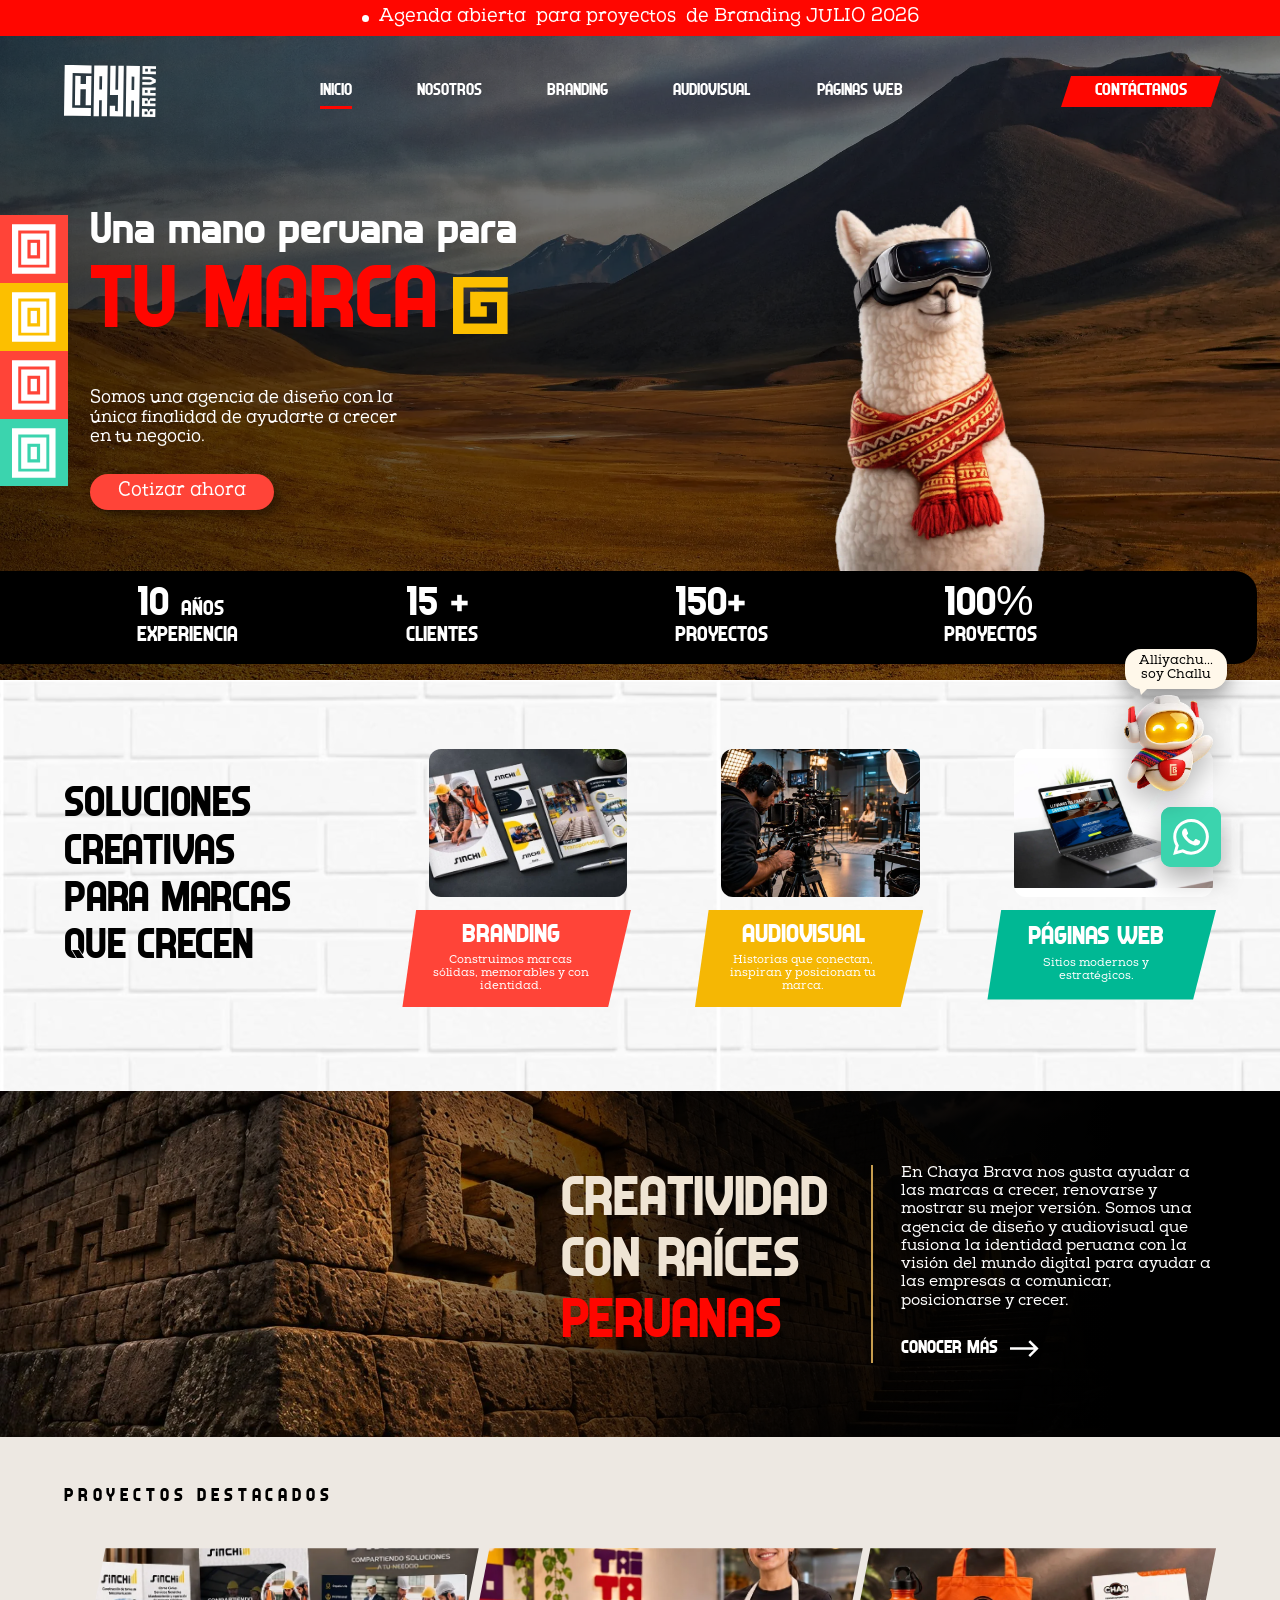
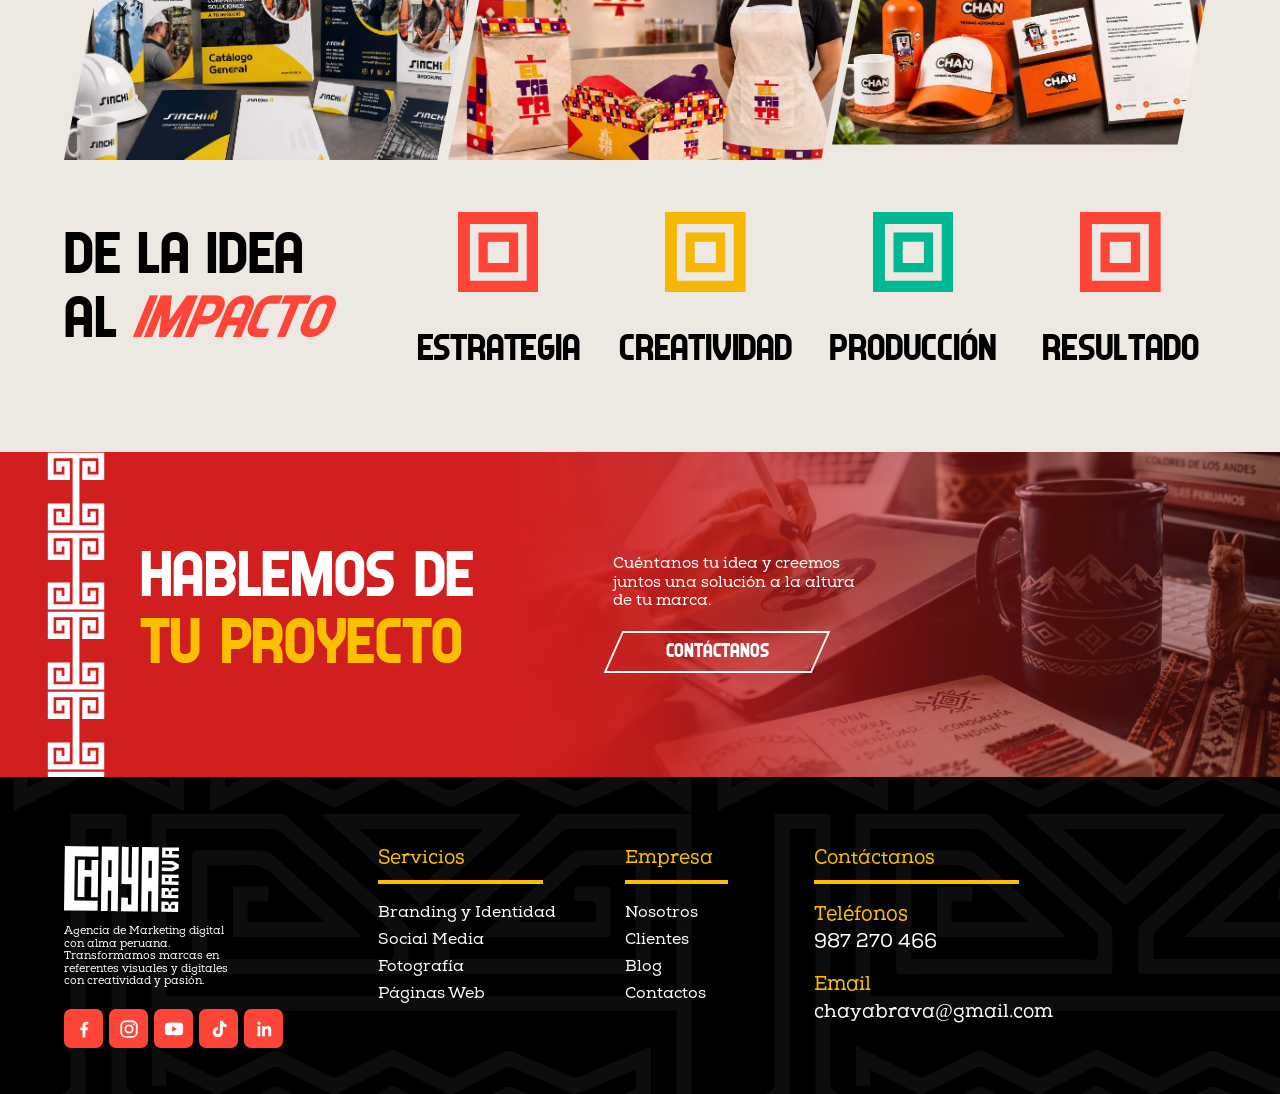
==== commit fd2d47f3: "Rediseño del sitio según el prototipo final y bot Challu - Rehace Inicio, Nosotros, Branding, Audiov" ====
--- a/index.html
+++ b/index.html
@@ -5,21 +5,22 @@
   <meta name="viewport" content="width=device-width, initial-scale=1">
   <title>Chaya Brava | Agencia de branding, audiovisual y páginas web en Perú</title>
   <meta name="description" content="Chaya Brava es una agencia peruana de diseño y audiovisual. Creamos branding, contenido audiovisual y páginas web que ayudan a tu negocio a crecer.">
-  <meta name="theme-color" content="#0b0b0b">
+  <meta name="theme-color" content="#000000">
   <link rel="canonical" href="https://chayabrava.pe/">
   <meta property="og:type" content="website">
   <meta property="og:locale" content="es_PE">
   <meta property="og:site_name" content="Chaya Brava">
   <meta property="og:title" content="Chaya Brava | Agencia de branding, audiovisual y páginas web en Perú">
   <meta property="og:description" content="Chaya Brava es una agencia peruana de diseño y audiovisual. Creamos branding, contenido audiovisual y páginas web que ayudan a tu negocio a crecer.">
+  <meta property="og:url" content="https://chayabrava.pe/">
   <meta property="og:image" content="https://chayabrava.pe/assets/img/marca/og-chaya-brava.jpg">
   <meta name="twitter:card" content="summary_large_image">
   <link rel="icon" href="favicon.svg" type="image/svg+xml">
   <link rel="preload" href="assets/fonts/answer-regular.woff" as="font" type="font/woff" crossorigin>
   <link rel="preload" href="assets/fonts/nexa-slab-regular.woff" as="font" type="font/woff" crossorigin>
-  <link rel="preload" as="image" href="assets/img/hero/andes-fondo.webp" fetchpriority="high">
   <link rel="stylesheet" href="assets/css/base.css">
-  <link rel="stylesheet" href="assets/css/pages/inicio.css">
+  <link rel="stylesheet" href="assets/css/challu.css">
+  <link rel="stylesheet" href="inicio/inicio.css">
 </head>
 <body class="page-inicio">
   <a class="skip-link" href="#main">Saltar al contenido</a>
@@ -32,24 +33,24 @@
   </div>
 
   <div class="topbar">
-    <a href="contacto.html?servicio=branding"><span class="topbar__dot" aria-hidden="true"></span>Agenda abierta <span class="hide-sm">para proyectos </span>de Branding JULIO 2026</a>
+    <a href="contacto/index.html?servicio=branding"><span class="topbar__dot" aria-hidden="true"></span>Agenda abierta <span class="hide-sm">para proyectos </span>de Branding JULIO 2026</a>
   </div>
 
   <header class="header" id="top">
     <div class="container header__inner">
       <a class="header__logo" href="index.html" aria-label="Chaya Brava — Inicio">
-        <img src="assets/img/marca/logo-chaya-brava.svg" alt="Chaya Brava" width="86" height="49">
+        <img src="assets/img/marca/logo-chaya-brava.svg" alt="Chaya Brava" width="100" height="58">
       </a>
       <nav class="nav" aria-label="Principal">
         <ul class="nav__list">
           <li><a class="nav__link" href="index.html" aria-current="page">Inicio</a></li>
-          <li><a class="nav__link" href="nosotros.html">Nosotros</a></li>
-          <li><a class="nav__link" href="branding.html">Branding</a></li>
-          <li><a class="nav__link" href="audiovisual.html">Audiovisual</a></li>
-          <li><a class="nav__link" href="paginas-web.html">Páginas Web</a></li>
+          <li><a class="nav__link" href="nosotros/index.html">Nosotros</a></li>
+          <li><a class="nav__link" href="branding/index.html">Branding</a></li>
+          <li><a class="nav__link" href="audiovisual/index.html">Audiovisual</a></li>
+          <li><a class="nav__link" href="paginas-web/index.html">Páginas Web</a></li>
         </ul>
       </nav>
-      <a class="header__cta" href="contacto.html">Contáctanos</a>
+      <a class="header__cta" href="contacto/index.html">Contáctanos</a>
       <button class="burger" type="button" aria-label="Abrir menú" aria-expanded="false" aria-controls="mobile-menu">
         <span></span><span></span><span></span>
       </button>
@@ -59,11 +60,11 @@
   <div class="mobile-menu" id="mobile-menu" aria-hidden="true">
     <ul class="mobile-menu__list">
       <li><a href="index.html" aria-current="page"><small>01</small>Inicio</a></li>
-      <li><a href="nosotros.html"><small>02</small>Nosotros</a></li>
-      <li><a href="branding.html"><small>03</small>Branding</a></li>
-      <li><a href="audiovisual.html"><small>04</small>Audiovisual</a></li>
-      <li><a href="paginas-web.html"><small>05</small>Páginas Web</a></li>
-      <li><a href="contacto.html"><small>06</small>Contáctanos</a></li>
+      <li><a href="nosotros/index.html"><small>02</small>Nosotros</a></li>
+      <li><a href="branding/index.html"><small>03</small>Branding</a></li>
+      <li><a href="audiovisual/index.html"><small>04</small>Audiovisual</a></li>
+      <li><a href="paginas-web/index.html"><small>05</small>Páginas Web</a></li>
+      <li><a href="contacto/index.html"><small>06</small>Contáctanos</a></li>
     </ul>
     <div class="mobile-menu__foot">
       <a href="tel:+51987270466">987 270 466</a>
@@ -75,76 +76,61 @@
     <!-- ================= HERO ================= -->
     <section class="hero" aria-labelledby="hero-title">
       <picture class="hero__bg" aria-hidden="true">
-        <source media="(max-width: 760px)" srcset="assets/img/hero/andes-fondo-mobile.webp">
-        <img src="assets/img/hero/andes-fondo.webp" alt="" width="2400" height="1701" fetchpriority="high">
+        <source media="(max-width: 760px)" srcset="assets/img/fondos/andes-fondo-movil.webp">
+        <img src="assets/img/fondos/andes-fondo.webp" alt="" width="2400" height="1701" fetchpriority="high">
       </picture>
-      <ul class="inca-rail" aria-label="Accesos rápidos"><li><a class="r-red" href="branding.html"><svg viewBox="0 0 58 58" aria-hidden="true"><path fill="#fff" fill-rule="evenodd" d="M10 8h38v42H10zM15 13v32h28V13zM20 18h18v22H20zM24 22v14h10V22zM27 25h4v8h-4z"/></svg><span>Branding</span></a></li><li><a class="r-yellow" href="audiovisual.html"><svg viewBox="0 0 58 58" aria-hidden="true"><path fill="#fff" fill-rule="evenodd" d="M10 8h38v42H10zM15 13v32h28V13zM20 18h18v22H20zM24 22v14h10V22zM27 25h4v8h-4z"/></svg><span>Audiovisual</span></a></li><li><a class="r-red" href="paginas-web.html"><svg viewBox="0 0 58 58" aria-hidden="true"><path fill="#fff" fill-rule="evenodd" d="M10 8h38v42H10zM15 13v32h28V13zM20 18h18v22H20zM24 22v14h10V22zM27 25h4v8h-4z"/></svg><span>Páginas web</span></a></li><li><a class="r-teal" href="contacto.html"><svg viewBox="0 0 58 58" aria-hidden="true"><path fill="#fff" fill-rule="evenodd" d="M10 8h38v42H10zM15 13v32h28V13zM20 18h18v22H20zM24 22v14h10V22zM27 25h4v8h-4z"/></svg><span>Contáctanos</span></a></li></ul>
+      <ul class="inca-rail" aria-label="Accesos rápidos">
+        <li><a class="r-red" href="branding/index.html"><svg viewBox="0 0 104 104" aria-hidden="true"><path fill="#fff" d="M46.99 42.71H56.57V61.7H46.99Z"/><path fill="#fff" d="M27.98 23.92H75.58V80.5H27.98ZM75.58 14.34L27.98 14.34L19.3 14.34L18.4 14.34L18.4 90.08L19.3 90.08L27.98 90.08L75.58 90.08L85.16 90.08L85.16 80.5L85.16 23.92L85.16 14.34L75.58 14.34"/><path fill="#fff" d="M42.06 37.88H61.51V66.53H42.06ZM71.09 75.75L71.09 66.53L71.09 37.88L71.09 29.05L71.09 28.3L42.06 28.3L32.48 28.3L32.48 37.88L32.48 66.53L32.48 75L32.48 76.11L71.09 76.11L71.09 75.75"/></svg><span>Branding</span></a></li>
+        <li><a class="r-yellow" href="audiovisual/index.html"><svg viewBox="0 0 104 104" aria-hidden="true"><path fill="#fff" d="M46.99 42.71H56.57V61.7H46.99Z"/><path fill="#fff" d="M27.98 23.92H75.58V80.5H27.98ZM75.58 14.34L27.98 14.34L19.3 14.34L18.4 14.34L18.4 90.08L19.3 90.08L27.98 90.08L75.58 90.08L85.16 90.08L85.16 80.5L85.16 23.92L85.16 14.34L75.58 14.34"/><path fill="#fff" d="M42.06 37.88H61.51V66.53H42.06ZM71.09 75.75L71.09 66.53L71.09 37.88L71.09 29.05L71.09 28.3L42.06 28.3L32.48 28.3L32.48 37.88L32.48 66.53L32.48 75L32.48 76.11L71.09 76.11L71.09 75.75"/></svg><span>Audiovisual</span></a></li>
+        <li><a class="r-red" href="nosotros/index.html"><svg viewBox="0 0 104 104" aria-hidden="true"><path fill="#fff" d="M46.99 42.71H56.57V61.7H46.99Z"/><path fill="#fff" d="M27.98 23.92H75.58V80.5H27.98ZM75.58 14.34L27.98 14.34L19.3 14.34L18.4 14.34L18.4 90.08L19.3 90.08L27.98 90.08L75.58 90.08L85.16 90.08L85.16 80.5L85.16 23.92L85.16 14.34L75.58 14.34"/><path fill="#fff" d="M42.06 37.88H61.51V66.53H42.06ZM71.09 75.75L71.09 66.53L71.09 37.88L71.09 29.05L71.09 28.3L42.06 28.3L32.48 28.3L32.48 37.88L32.48 66.53L32.48 75L32.48 76.11L71.09 76.11L71.09 75.75"/></svg><span>Nosotros</span></a></li>
+        <li><a class="r-teal" href="paginas-web/index.html"><svg viewBox="0 0 104 104" aria-hidden="true"><path fill="#fff" d="M46.99 42.71H56.57V61.7H46.99Z"/><path fill="#fff" d="M27.98 23.92H75.58V80.5H27.98ZM75.58 14.34L27.98 14.34L19.3 14.34L18.4 14.34L18.4 90.08L19.3 90.08L27.98 90.08L75.58 90.08L85.16 90.08L85.16 80.5L85.16 23.92L85.16 14.34L75.58 14.34"/><path fill="#fff" d="M42.06 37.88H61.51V66.53H42.06ZM71.09 75.75L71.09 66.53L71.09 37.88L71.09 29.05L71.09 28.3L42.06 28.3L32.48 28.3L32.48 37.88L32.48 66.53L32.48 75L32.48 76.11L71.09 76.11L71.09 75.75"/></svg><span>Páginas web</span></a></li>
+      </ul>
 
       <div class="container hero__inner">
         <div class="hero__copy">
           <h1 class="hero__title" id="hero-title">
-            <span class="hero__kicker display" data-split>Una mano peruana para</span>
-            <span class="hero__big display reveal-split"><span class="split-line" style="--d:.15s"><span>Tu marca</span></span><svg class="hero__g" viewBox="0 0 100 100" aria-hidden="true"><path fill="none" stroke="currentColor" stroke-width="13" stroke-linecap="square" d="M93.5 26V6.5h-87v87h87V46.5h-47v25"/></svg></span>
+            <span class="hero__kicker" data-split>Una mano peruana para</span>
+            <span class="hero__big"><span class="hero__big-text" data-split>Tu marca</span><img class="hero__g" src="assets/img/grecas/espiral-amarilla.svg" alt="" width="84" height="87"></span>
           </h1>
-          <p class="hero__text reveal" style="--d:.45s">Somos una agencia de diseño con la única finalidad de ayudarte a crecer en tu negocio.</p>
-          <div class="hero__actions reveal" style="--d:.6s">
-            <a class="btn" href="contacto.html" data-magnetic>Cotizar ahora <svg class="arrow" viewBox="0 0 28 16" width="22" aria-hidden="true"><path d="M0 8h25M18 1l7 7-7 7" fill="none" stroke="currentColor" stroke-width="2.4"/></svg></a>
-            <a class="hero__play" href="#soluciones"><span aria-hidden="true">↓</span> Conoce lo que hacemos</a>
-          </div>
-        </div>
-
+          <p class="hero__text reveal" style="--d:.4s">Somos una agencia de diseño con la única finalidad de ayudarte a crecer en tu negocio.</p>
+          <a class="btn hero__btn reveal" style="--d:.55s" href="contacto/index.html" data-magnetic>Cotizar ahora</a>
+        </div>
         <div class="hero__visual" aria-hidden="true">
-          <div class="hero__glow"></div>
-          <img class="hero__alpaca" src="assets/img/hero/alpaca-vr.webp" alt="" width="797" height="960">
-          <span class="hero__chip hero__chip--1">Branding</span>
-          <span class="hero__chip hero__chip--2">Audiovisual</span>
-          <span class="hero__chip hero__chip--3">Web</span>
-        </div>
-      </div>
-
-      <div class="container">
-        <ul class="stats" aria-label="Chaya Brava en cifras">
-          <li><strong><span data-count="10">10</span> <small>años</small></strong><span>Experiencia</span></li>
-          <li><strong><span data-count="15">15</span>+</strong><span>Clientes</span></li>
-          <li><strong><span data-count="150">150</span>+</strong><span>Proyectos</span></li>
-          <li><strong><span data-count="100">100</span>%</strong><span>Compromiso</span></li>
+          <img class="hero__alpaca" src="assets/img/personajes/alpaca-vr.webp" alt="" width="588" height="882">
+        </div>
+      </div>
+
+      <div class="hero__stats-wrap">
+        <ul class="stats hero__stats" aria-label="Chaya Brava en cifras">
+          <li class="stat"><strong><span data-count="10">10</span> <small>años</small></strong><span>Experiencia</span></li>
+          <li class="stat"><strong><span data-count="15">15</span> +</strong><span>Clientes</span></li>
+          <li class="stat"><strong><span data-count="150">150</span>+</strong><span>Proyectos</span></li>
+          <li class="stat"><strong><span data-count="100">100</span>%</strong><span>Proyectos</span></li>
         </ul>
       </div>
     </section>
 
     <!-- ================= SOLUCIONES ================= -->
-    <section class="section section--brick solutions" id="soluciones" aria-labelledby="sol-title">
+    <section class="solutions bg-brick" id="soluciones" aria-labelledby="sol-title">
       <div class="container solutions__inner">
-        <h2 class="display h-md solutions__title" id="sol-title" data-split>Soluciones<br>creativas<br>para marcas<br>que crecen</h2>
+        <h2 class="display solutions__title" id="sol-title" data-split>Soluciones<br>creativas<br>para marcas<br>que crecen</h2>
         <ul class="solutions__list">
-          <li class="solution solution--red reveal" style="--d:0.00s">
-            <a href="branding.html">
-              <div class="solution__media"><img src="assets/img/proyectos/sinchi-papeleria.webp" alt="" width="885" height="590" loading="lazy"></div>
-              <div class="solution__label">
-                <h3 class="display">Branding</h3>
-                <p>Construimos marcas sólidas, memorables y con identidad.</p>
-                <span class="solution__more" aria-hidden="true">Ver servicio <svg class="arrow" viewBox="0 0 28 16" width="22" aria-hidden="true"><path d="M0 8h25M18 1l7 7-7 7" fill="none" stroke="currentColor" stroke-width="2.4"/></svg></span>
-              </div>
+          <li class="solution solution--red reveal" style="--d:0s">
+            <a href="branding/index.html">
+              <div class="solution__media"><img src="assets/img/proyectos/sinchi-brochure.webp" alt="" width="628" height="354" loading="lazy"></div>
+              <div class="solution__label"><h3 class="display">Branding</h3><p>Construimos marcas sólidas, memorables y con identidad.</p></div>
             </a>
           </li>
-          <li class="solution solution--yellow reveal" style="--d:0.12s">
-            <a href="audiovisual.html">
-              <div class="solution__media"><img src="assets/img/proyectos/revista-estreno.webp" alt="" width="978" height="691" loading="lazy"></div>
-              <div class="solution__label">
-                <h3 class="display">Audiovisual</h3>
-                <p>Historias que conectan, inspiran y posicionan tu marca.</p>
-                <span class="solution__more" aria-hidden="true">Ver servicio <svg class="arrow" viewBox="0 0 28 16" width="22" aria-hidden="true"><path d="M0 8h25M18 1l7 7-7 7" fill="none" stroke="currentColor" stroke-width="2.4"/></svg></span>
-              </div>
+          <li class="solution solution--yellow reveal" style="--d:.12s">
+            <a href="audiovisual/index.html">
+              <div class="solution__media"><img src="assets/img/servicios/produccion-video.webp" alt="" width="848" height="477" loading="lazy"></div>
+              <div class="solution__label"><h3 class="display">Audiovisual</h3><p>Historias que conectan, inspiran y posicionan tu marca.</p></div>
             </a>
           </li>
-          <li class="solution solution--teal reveal" style="--d:0.24s">
-            <a href="paginas-web.html">
-              <div class="solution__media"><img src="assets/img/proyectos/web-laptop.webp" alt="" width="885" height="575" loading="lazy"></div>
-              <div class="solution__label">
-                <h3 class="display">Páginas web</h3>
-                <p>Sitios modernos, estratégicos y listos para vender.</p>
-                <span class="solution__more" aria-hidden="true">Ver servicio <svg class="arrow" viewBox="0 0 28 16" width="22" aria-hidden="true"><path d="M0 8h25M18 1l7 7-7 7" fill="none" stroke="currentColor" stroke-width="2.4"/></svg></span>
-              </div>
+          <li class="solution solution--teal reveal" style="--d:.24s">
+            <a href="paginas-web/index.html">
+              <div class="solution__media"><img src="assets/img/proyectos/selecto-consultores-web.webp" alt="" width="1200" height="780" loading="lazy"></div>
+              <div class="solution__label"><h3 class="display">Páginas web</h3><p>Sitios modernos y estratégicos.</p></div>
             </a>
           </li>
         </ul>
@@ -153,99 +139,50 @@
 
     <!-- ================= RAÍCES ================= -->
     <section class="roots" aria-labelledby="roots-title">
-      <div class="roots__media" aria-hidden="true"><img src="assets/img/texturas/muro-inca.webp" alt="" width="1672" height="941" loading="lazy"></div>
+      <div class="roots__media" aria-hidden="true"><img src="assets/img/fondos/muro-inca.webp" alt="" width="1672" height="941" loading="lazy"></div>
       <div class="container roots__inner">
-        <h2 class="display h-lg roots__title" id="roots-title" data-split>Creatividad<br>con raíces<br><span class="t-red">peruanas</span></h2>
+        <h2 class="display roots__title" id="roots-title" data-split>Creatividad<br>con raíces<br><span class="t-flag">peruanas</span></h2>
         <div class="roots__text reveal reveal--right">
           <p>En Chaya Brava nos gusta ayudar a las marcas a crecer, renovarse y mostrar su mejor versión. Somos una agencia de diseño y audiovisual que fusiona la identidad peruana con la visión del mundo digital para ayudar a las empresas a comunicar, posicionarse y crecer.</p>
-          <a class="link-arrow" href="nosotros.html">Conocer más <svg viewBox="0 0 28 16" aria-hidden="true"><path d="M0 8h25M18 1l7 7-7 7" fill="none" stroke="currentColor" stroke-width="2.4"/></svg></a>
-        </div>
-      </div>
-    </section>
-
-    <!-- ================= PROYECTOS ================= -->
-    <section class="section section--light projects" id="proyectos" aria-labelledby="proj-title">
-      <div class="container projects__head">
-        <h2 class="projects__eyebrow" id="proj-title">Proyectos destacados</h2>
-        <div class="projects__controls">
-          <div class="projects__progress" aria-hidden="true"><span></span></div>
-          <button class="projects__btn" type="button" data-dir="-1" aria-label="Proyecto anterior"><svg viewBox="0 0 28 16" aria-hidden="true"><path d="M28 8H3M10 1L3 8l7 7" fill="none" stroke="currentColor" stroke-width="2.4"/></svg></button>
-          <button class="projects__btn" type="button" data-dir="1" aria-label="Proyecto siguiente"><svg viewBox="0 0 28 16" aria-hidden="true"><path d="M0 8h25M18 1l7 7-7 7" fill="none" stroke="currentColor" stroke-width="2.4"/></svg></button>
-        </div>
-      </div>
-      <div class="projects__viewport" tabindex="0" aria-label="Carrusel de proyectos; usa las flechas para desplazarte">
-        <ul class="projects__track">
-          <li class="project">
-            <a href="branding.html#casos" class="project__link" draggable="false">
-              <div class="project__media"><img src="assets/img/proyectos/sinchi-papeleria.webp" alt="Proyecto Sinchi: Branding · Papelería corporativa" width="885" height="590" loading="lazy" draggable="false"></div>
-              <div class="project__info"><span>Branding · Papelería corporativa</span><strong>Sinchi</strong></div>
-            </a>
-          </li>
-          <li class="project">
-            <a href="branding.html#casos" class="project__link" draggable="false">
-              <div class="project__media"><img src="assets/img/proyectos/el-taita.webp" alt="Proyecto El Taita: Branding · Packaging" width="876" height="657" loading="lazy" draggable="false"></div>
-              <div class="project__info"><span>Branding · Packaging</span><strong>El Taita</strong></div>
-            </a>
-          </li>
-          <li class="project">
-            <a href="paginas-web.html#proyectos" class="project__link" draggable="false">
-              <div class="project__media"><img src="assets/img/proyectos/web-laptop.webp" alt="Proyecto Sitio corporativo: Páginas web" width="885" height="575" loading="lazy" draggable="false"></div>
-              <div class="project__info"><span>Páginas web</span><strong>Sitio corporativo</strong></div>
-            </a>
-          </li>
-          <li class="project">
-            <a href="audiovisual.html#galeria" class="project__link" draggable="false">
-              <div class="project__media"><img src="assets/img/proyectos/revista-estreno.webp" alt="Proyecto Estreno al aire libre: Audiovisual · Editorial" width="978" height="691" loading="lazy" draggable="false"></div>
-              <div class="project__info"><span>Audiovisual · Editorial</span><strong>Estreno al aire libre</strong></div>
-            </a>
-          </li>
-          <li class="project">
-            <a href="branding.html#casos" class="project__link" draggable="false">
-              <div class="project__media"><img src="assets/img/proyectos/sinchi-catalogo.webp" alt="Proyecto Catálogo Sinchi: Diseño editorial" width="452" height="771" loading="lazy" draggable="false"></div>
-              <div class="project__info"><span>Diseño editorial</span><strong>Catálogo Sinchi</strong></div>
-            </a>
-          </li>
-        </ul>
-      </div>
+          <a class="link-arrow" href="nosotros/index.html">Conocer más <svg viewBox="0 0 28 16" aria-hidden="true"><path d="M0 8h25M18 1l7 7-7 7" fill="none" stroke="currentColor" stroke-width="2.4"/></svg></a>
+        </div>
+      </div>
+    </section>
+
+    <!-- ================= PROYECTOS DESTACADOS ================= -->
+    <section class="featured" id="proyectos" aria-labelledby="feat-title">
+      <div class="container">
+        <h2 class="featured__eyebrow" id="feat-title">Proyectos destacados</h2>
+      </div>
+      <ul class="container container--wide featured__list">
+        <li class="reveal" style="--d:0s"><a class="featured__item" href="branding/index.html#proyectos"><img src="assets/img/proyectos/sinchi-papeleria.webp" alt="Sinchi: catálogo, brochure y papelería" width="885" height="590" loading="lazy"><span class="featured__tag">Sinchi<small>Branding · Papelería</small></span></a></li>
+        <li class="reveal" style="--d:.12s"><a class="featured__item" href="branding/index.html#proyectos"><img src="assets/img/proyectos/el-taita.webp" alt="El Taita: empaques y uniforme" width="881" height="661" loading="lazy"><span class="featured__tag">El Taita<small>Branding · Merchandising</small></span></a></li>
+        <li class="reveal" style="--d:.24s"><a class="featured__item" href="branding/index.html#proyectos"><img src="assets/img/proyectos/tiendas-chan.webp" alt="Tiendas Chan: merchandising y papelería" width="846" height="476" loading="lazy"><span class="featured__tag">Tiendas Chan<small>Manual de marca · Merchandising</small></span></a></li>
+      </ul>
     </section>
 
     <!-- ================= DE LA IDEA AL IMPACTO ================= -->
-    <section class="section section--light impact" aria-labelledby="impact-title">
+    <section class="impact" aria-labelledby="impact-title">
       <div class="container impact__inner">
-        <h2 class="display h-md impact__title" id="impact-title" data-split>De la idea<br>al <span class="t-red t-italic">impacto</span></h2>
+        <h2 class="display impact__title" id="impact-title" data-split>De la idea<br>al <span class="t-red t-italic">impacto</span></h2>
         <ol class="impact__steps">
-          <li class="impact__step reveal" style="--d:0.00s">
-            <div class="impact__icon"><svg class="inca inca--red" viewBox="0 0 100 100" aria-hidden="true"><path fill="currentColor" fill-rule="evenodd" d="M0 0h100v100H0zM15 15v70h70V15zM28 28h44v44H28zM41 41v18h18V41z"/></svg></div>
-            <h3 class="display">Estrategia</h3>
-            <p>Escuchamos tu negocio, analizamos tu mercado y definimos hacia dónde va tu marca.</p>
-          </li>
-          <li class="impact__step reveal" style="--d:0.12s">
-            <div class="impact__icon"><svg class="inca inca--yellow" viewBox="0 0 100 100" aria-hidden="true"><path fill="currentColor" fill-rule="evenodd" d="M0 0h100v100H0zM15 15v70h70V15zM28 28h44v44H28zM41 41v18h18V41z"/></svg></div>
-            <h3 class="display">Creatividad</h3>
-            <p>Convertimos la estrategia en ideas, conceptos visuales y mensajes con identidad.</p>
-          </li>
-          <li class="impact__step reveal" style="--d:0.24s">
-            <div class="impact__icon"><svg class="inca inca--teal" viewBox="0 0 100 100" aria-hidden="true"><path fill="currentColor" fill-rule="evenodd" d="M0 0h100v100H0zM15 15v70h70V15zM28 28h44v44H28zM41 41v18h18V41z"/></svg></div>
-            <h3 class="display">Producción</h3>
-            <p>Diseñamos, filmamos y programamos cada pieza con detalle de artesano.</p>
-          </li>
-          <li class="impact__step reveal" style="--d:0.36s">
-            <div class="impact__icon"><svg class="inca inca--red" viewBox="0 0 100 100" aria-hidden="true"><path fill="currentColor" fill-rule="evenodd" d="M0 0h100v100H0zM15 15v70h70V15zM28 28h44v44H28zM41 41v18h18V41z"/></svg></div>
-            <h3 class="display">Resultado</h3>
-            <p>Lanzamos, medimos y optimizamos para que tu marca crezca de verdad.</p>
-          </li>
+          <li class="reveal" style="--d:0s"><svg class="impact__icon" style="color:var(--c-red)" viewBox="0 0 122 122" aria-hidden="true"><path fill="currentColor" fill-rule="evenodd" d="M0 0h122v122H0zM18 18v86h86V18zM31 31h60v60H31zM45 45v32h32V45z"/></svg><h3 class="display">Estrategia</h3></li>
+          <li class="reveal" style="--d:.12s"><svg class="impact__icon" style="color:var(--c-yellow-2)" viewBox="0 0 122 122" aria-hidden="true"><path fill="currentColor" fill-rule="evenodd" d="M0 0h122v122H0zM18 18v86h86V18zM31 31h60v60H31zM45 45v32h32V45z"/></svg><h3 class="display">Creatividad</h3></li>
+          <li class="reveal" style="--d:.24s"><svg class="impact__icon" style="color:var(--c-teal)" viewBox="0 0 122 122" aria-hidden="true"><path fill="currentColor" fill-rule="evenodd" d="M0 0h122v122H0zM18 18v86h86V18zM31 31h60v60H31zM45 45v32h32V45z"/></svg><h3 class="display">Producción</h3></li>
+          <li class="reveal" style="--d:.36s"><svg class="impact__icon" style="color:var(--c-red)" viewBox="0 0 122 122" aria-hidden="true"><path fill="currentColor" fill-rule="evenodd" d="M0 0h122v122H0zM18 18v86h86V18zM31 31h60v60H31zM45 45v32h32V45z"/></svg><h3 class="display">Resultado</h3></li>
         </ol>
       </div>
     </section>
 
-    <section class="cta" aria-labelledby="cta-title">
-      <div class="cta__fret" aria-hidden="true"></div>
-      <div class="cta__media" aria-hidden="true"><img src="assets/img/servicios/boceto-andino.webp" alt="" loading="lazy" width="1548" height="1016"></div>
-      <div class="container cta__inner">
-        <h2 class="display cta__title" id="cta-title" data-split>Hablemos de<br><span class="t-yellow">tu proyecto</span></h2>
-        <div class="cta__text reveal" style="--d:.2s">
+    <!-- ================= CTA ================= -->
+    <section class="cta-home" aria-labelledby="cta-title">
+      <div class="cta-home__fret" aria-hidden="true"></div>
+      <div class="cta-home__media" aria-hidden="true"><img src="assets/img/servicios/boceto-andino.webp" alt="" width="1548" height="1016" loading="lazy"></div>
+      <div class="container cta-home__inner">
+        <h2 class="display cta-home__title" id="cta-title" data-split>Hablemos de<br><span class="t-yellow">tu proyecto</span></h2>
+        <div class="cta-home__text reveal" style="--d:.2s">
           <p>Cuéntanos tu idea y creemos juntos una solución a la altura de tu marca.</p>
-          <a class="btn btn--ghost btn--skew" href="contacto.html" data-magnetic><span>Contáctanos</span></a>
+          <a class="btn-skew" href="contacto/index.html">Contáctanos</a>
         </div>
       </div>
     </section>
@@ -254,30 +191,30 @@
   <footer class="footer">
     <div class="container footer__grid">
       <div class="footer__brand">
-        <img src="assets/img/marca/logo-chaya-brava.svg" alt="Chaya Brava" width="110" height="63" loading="lazy">
-        <p>Agencia de marketing digital con alma peruana. Transformamos marcas en referentes visuales y digitales con creatividad y pasión.</p>
+        <img src="assets/img/marca/logo-chaya-brava.svg" alt="Chaya Brava" width="126" height="72" loading="lazy">
+        <p>Agencia de Marketing digital con alma peruana. Transformamos marcas en referentes visuales y digitales con creatividad y pasión.</p>
         <ul class="social" aria-label="Redes sociales"><li><a href="https://www.facebook.com/chayabrava" target="_blank" rel="noopener" aria-label="Facebook de Chaya Brava"><svg viewBox="0 0 24 24" aria-hidden="true"><path fill="currentColor" d="M13.5 21v-7.6h2.6l.4-3h-3V8.5c0-.9.3-1.5 1.5-1.5h1.6V4.3c-.3 0-1.2-.1-2.3-.1-2.3 0-3.9 1.4-3.9 4v2.2H7.8v3h2.6V21z"/></svg></a></li><li><a href="https://www.instagram.com/chayabrava" target="_blank" rel="noopener" aria-label="Instagram de Chaya Brava"><svg viewBox="0 0 24 24" aria-hidden="true"><g fill="none" stroke="currentColor" stroke-width="2"><rect x="3.5" y="3.5" width="17" height="17" rx="5"/><circle cx="12" cy="12" r="4"/></g><circle cx="17.2" cy="6.8" r="1.2" fill="currentColor"/></svg></a></li><li><a href="https://www.youtube.com/@chayabrava" target="_blank" rel="noopener" aria-label="YouTube de Chaya Brava"><svg viewBox="0 0 24 24" aria-hidden="true"><path fill="currentColor" d="M21.6 7.2a2.6 2.6 0 0 0-1.8-1.8C18.2 5 12 5 12 5s-6.2 0-7.8.4A2.6 2.6 0 0 0 2.4 7.2 27 27 0 0 0 2 12a27 27 0 0 0 .4 4.8 2.6 2.6 0 0 0 1.8 1.8c1.6.4 7.8.4 7.8.4s6.2 0 7.8-.4a2.6 2.6 0 0 0 1.8-1.8A27 27 0 0 0 22 12a27 27 0 0 0-.4-4.8zM10 15V9l5.2 3z"/></svg></a></li><li><a href="https://www.tiktok.com/@chayabrava" target="_blank" rel="noopener" aria-label="TikTok de Chaya Brava"><svg viewBox="0 0 24 24" aria-hidden="true"><path fill="currentColor" d="M16.3 3c.3 2.3 1.7 3.8 4 4v3.2a7 7 0 0 1-4-1.2v6.3A5.6 5.6 0 1 1 10.7 9.7V13a2.3 2.3 0 1 0 2.3 2.3V3z"/></svg></a></li><li><a href="https://www.linkedin.com/company/chayabrava" target="_blank" rel="noopener" aria-label="LinkedIn de Chaya Brava"><svg viewBox="0 0 24 24" aria-hidden="true"><path fill="currentColor" d="M5 9h3v11H5zM6.5 3.8a1.8 1.8 0 1 1 0 3.6 1.8 1.8 0 0 1 0-3.6zM10 9h2.9v1.5c.4-.8 1.5-1.7 3.1-1.7 3.3 0 3.9 2.2 3.9 5V20h-3v-5.4c0-1.3 0-2.9-1.8-2.9s-2.1 1.4-2.1 2.8V20h-3z"/></svg></a></li></ul>
       </div>
       <div>
-        <h2 class="footer__title">Servicios</h2>
+        <h2 class="footer__title" style="--w:165px">Servicios</h2>
         <ul class="footer__links">
-          <li><a href="branding.html">Branding e identidad</a></li>
-          <li><a href="audiovisual.html#social">Social media</a></li>
-          <li><a href="audiovisual.html#fotografia">Fotografía</a></li>
-          <li><a href="paginas-web.html">Páginas web</a></li>
+          <li><a href="branding/index.html">Branding y Identidad</a></li>
+          <li><a href="audiovisual/index.html#produccion">Social Media</a></li>
+          <li><a href="audiovisual/index.html#galeria">Fotografía</a></li>
+          <li><a href="paginas-web/index.html">Páginas Web</a></li>
         </ul>
       </div>
       <div>
-        <h2 class="footer__title">Empresa</h2>
+        <h2 class="footer__title" style="--w:103px">Empresa</h2>
         <ul class="footer__links">
-          <li><a href="nosotros.html">Nosotros</a></li>
-          <li><a href="nosotros.html#clientes">Clientes</a></li>
-          <li><a href="nosotros.html#blog">Blog</a></li>
-          <li><a href="contacto.html">Contactos</a></li>
+          <li><a href="nosotros/index.html">Nosotros</a></li>
+          <li><a href="index.html#proyectos">Clientes</a></li>
+          <li><a href="blog/index.html">Blog</a></li>
+          <li><a href="contacto/index.html">Contactos</a></li>
         </ul>
       </div>
       <div>
-        <h2 class="footer__title">Contáctanos</h2>
+        <h2 class="footer__title" style="--w:205px">Contáctanos</h2>
         <dl class="footer__contact">
           <dt>Teléfonos</dt>
           <dd><a href="tel:+51987270466">987 270 466</a></dd>
@@ -286,22 +223,17 @@
         </dl>
       </div>
     </div>
-    <div class="container footer__bottom">
-      <span>© <span data-year>2026</span> Chaya Brava. Hecho con orgullo en Perú.</span>
-      <a href="#top">Volver arriba ↑</a>
-    </div>
   </footer>
 
   <a class="wa-float" href="https://wa.me/51987270466" data-wa="" aria-label="Escríbenos por WhatsApp">
-    <svg viewBox="0 0 24 24" aria-hidden="true"><path fill="none" stroke="currentColor" stroke-width="1.9" stroke-linejoin="round" d="M3.6 20.4l1.2-4.1a8.6 8.6 0 1 1 3.3 3z"/><path fill="currentColor" d="M8.9 7.4c.3-.3.7-.3.9 0l1 1.6c.2.3.1.7-.1.9l-.6.6c.6 1.3 1.7 2.4 3 3l.6-.6c.3-.2.6-.3.9-.1l1.6 1c.3.2.3.6 0 .9l-.8.8c-.6.6-1.6.7-2.4.3a10.8 10.8 0 0 1-5-5c-.4-.8-.3-1.8.3-2.4z"/></svg>
-    <span class="wa-float__tip">¿Hablamos por WhatsApp?</span>
+    <svg viewBox="0 0 24 24" aria-hidden="true"><path fill="currentColor" d="M17.47 14.38c-.3-.15-1.76-.87-2.03-.97-.27-.1-.47-.15-.67.15-.2.3-.77.97-.94 1.16-.17.2-.35.22-.64.08-.3-.15-1.26-.47-2.39-1.48-.88-.79-1.48-1.76-1.65-2.06-.17-.3-.02-.46.13-.6.13-.14.3-.35.45-.52.15-.18.2-.3.3-.5.1-.2.05-.37-.03-.52-.07-.15-.67-1.6-.91-2.2-.24-.58-.49-.5-.67-.51h-.57c-.2 0-.52.07-.8.37-.27.3-1.04 1.02-1.04 2.48s1.07 2.88 1.21 3.07c.15.2 2.1 3.2 5.08 4.49.71.3 1.26.49 1.7.63.71.22 1.36.19 1.87.12.57-.09 1.76-.72 2-1.42.25-.69.25-1.29.18-1.41-.08-.13-.28-.2-.57-.35M12.05 21.79h-.01a9.87 9.87 0 0 1-5.03-1.38l-.36-.21-3.74.98 1-3.65-.24-.37a9.86 9.86 0 0 1-1.51-5.26c0-5.45 4.44-9.88 9.89-9.88a9.82 9.82 0 0 1 6.99 2.9 9.82 9.82 0 0 1 2.89 6.99c0 5.45-4.43 9.88-9.88 9.88m8.41-18.3A11.82 11.82 0 0 0 12.05 0C5.5 0 .16 5.34.16 11.89c0 2.1.55 4.14 1.59 5.95L.06 24l6.3-1.65a11.88 11.88 0 0 0 5.68 1.45h.01c6.55 0 11.89-5.34 11.89-11.89 0-3.18-1.24-6.17-3.48-8.41"/></svg>
   </a>
   <button class="to-top" type="button" aria-label="Volver arriba">
-    <svg viewBox="0 0 44 44" width="44" height="44" aria-hidden="true" style="position:absolute;inset:0;width:44px;transform:rotate(-90deg)"><circle cx="22" cy="22" r="20" fill="none" stroke="#fcbf00" stroke-width="2"/></svg>
     <svg viewBox="0 0 16 16" aria-hidden="true"><path d="M8 13V3M3 8l5-5 5 5" fill="none" stroke="currentColor" stroke-width="2"/></svg>
   </button>
 
   <script src="assets/js/main.js" defer></script>
-  <script src="assets/js/pages/inicio.js" defer></script>
+  <script src="assets/js/challu.js" defer></script>
+  <script src="inicio/inicio.js" defer></script>
 </body>
 </html>
--- a/assets/css/base.css
+++ b/assets/css/base.css
@@ -1,6 +1,8 @@
 /* ==========================================================================
    CHAYA BRAVA — Estilos globales
-   Tokens, tipografías, reset, header, footer y componentes compartidos.
+   Tipografías, colores, header, footer, botones, texturas y componentes
+   que se repiten en varias páginas (pasos, proyectos, paquetes, CTA final…).
+   Cada página tiene además su propio CSS dentro de su carpeta.
    ========================================================================== */
 
 /* ---------- Tipografías ---------- */
@@ -38,61 +40,68 @@
                  U+0061-007A, U+00A0, U+00C0-00D6, U+00D8-00F6, U+00F8-024F;
 }
 
-/* ---------- Tokens ---------- */
+/* ---------- Colores y medidas (tomados del prototipo) ---------- */
 :root {
-  --c-red: #ff4438;
-  --c-red-deep: #d22020;
-  --c-red-flag: #ff0600;
+  --c-red: #ff4438;        /* rojo coral: títulos, pasos, tarjetas */
+  --c-red-flag: #ff0600;   /* rojo intenso: barra superior, botones grandes */
+  --c-red-deep: #d22020;   /* rojo profundo: CTA de inicio, staff */
+  --c-red-band: #da1f26;   /* rojo de las bandas con greca y paquetes */
   --c-yellow: #fcbf00;
   --c-yellow-2: #f5b704;
+  --c-gold: #f3b500;       /* fondo amarillo de audiovisual */
   --c-teal: #00b894;
   --c-mint: #3bd4ae;
+  --c-purple: #6c35d6;
+  --c-navy: #121a23;       /* títulos oscuros de audiovisual y web */
   --c-beige: #ede8e2;
-  --c-beige-2: #e4ddd4;
-  --c-black: #0b0b0b;
-  --c-ink: #141210;
-  --c-white: #ffffff;
-  --c-muted: #b9b3ab;
+  --c-cream: #f7f3ea;
+  --c-black: #000;
+  --c-ink: #1d1d1b;
+  --c-white: #fff;
+  --c-muted: #8f8a84;
   --c-line: rgba(255, 255, 255, .14);
 
   --f-display: "Answer", "Arial Narrow", "Helvetica Neue", Arial, sans-serif;
-  --f-body: "Nexa Slab", "Answer", "Rockwell", "Roboto Slab", Georgia, serif;
-
-  --container: 1240px;
-  --gutter: clamp(20px, 4vw, 48px);
+  --f-body: "Nexa Slab", "Rockwell", "Roboto Slab", Georgia, serif;
+  --f-sans: "Myriad Pro", "Segoe UI", "Helvetica Neue", Arial, sans-serif;
+
+  --container: 1200px;
+  --container-wide: 1340px;
+  --gutter: clamp(20px, 5vw, 80px);
   --radius: 14px;
-  --radius-lg: 22px;
-  --header-h: 92px;
+  --radius-lg: 24px;
+  --header-h: 110px;
   --topbar-h: 36px;
+  --cta-bg: var(--c-red-flag);  /* color del botón Contáctanos del header */
 
   --ease-out: cubic-bezier(.16, 1, .3, 1);
   --ease-in-out: cubic-bezier(.65, 0, .35, 1);
-  --shadow-1: 0 10px 30px rgba(0, 0, 0, .18);
+  --shadow-btn: 5px 6px 8px rgba(0, 0, 0, .35);
+  --shadow-1: 0 10px 30px rgba(0, 0, 0, .16);
   --shadow-2: 0 24px 60px rgba(0, 0, 0, .35);
-  --skew: -14deg;
 }
 
 /* ---------- Reset ---------- */
 *, *::before, *::after { box-sizing: border-box; }
-html { -webkit-text-size-adjust: 100%; scroll-behavior: smooth; scroll-padding-top: calc(var(--header-h) + 12px); }
+html { -webkit-text-size-adjust: 100%; scroll-behavior: smooth; scroll-padding-top: 90px; overflow-x: clip; }
 body {
   margin: 0;
   font-family: var(--f-body);
-  font-size: clamp(15px, 1.05vw, 17px);
-  line-height: 1.6;
+  font-size: 16px;
+  line-height: 1.45;
   color: var(--c-ink);
   background: var(--c-black);
   -webkit-font-smoothing: antialiased;
   -moz-osx-font-smoothing: grayscale;
-  text-rendering: optimizeLegibility;
   overflow-x: hidden;
+  overflow-x: clip;
 }
 img, svg, video { display: block; max-width: 100%; height: auto; }
 a { color: inherit; text-decoration: none; }
 button, input, select, textarea { font: inherit; color: inherit; }
 button { cursor: pointer; background: none; border: 0; padding: 0; }
-ul, ol.process, ol.reset, ol.breadcrumb { list-style: none; margin: 0; padding: 0; }
-h1, h2, h3, h4, p { margin: 0; }
+ul, ol { list-style: none; margin: 0; padding: 0; }
+h1, h2, h3, h4, p, dl, dd, figure { margin: 0; }
 ::selection { background: var(--c-red); color: #fff; }
 :focus-visible { outline: 3px solid var(--c-yellow); outline-offset: 3px; border-radius: 4px; }
 
@@ -102,95 +111,82 @@
 }
 .skip-link {
   position: fixed; top: 10px; left: 10px; z-index: 1000; padding: 10px 16px;
-  background: var(--c-yellow); color: var(--c-black); font-weight: 700; border-radius: 8px;
+  background: var(--c-yellow); color: #000; font-weight: 700; border-radius: 8px;
   transform: translateY(-160%); transition: transform .3s var(--ease-out);
 }
 .skip-link:focus { transform: none; }
 
 /* ---------- Layout ---------- */
 .container { width: min(100% - var(--gutter) * 2, var(--container)); margin-inline: auto; }
-.section { position: relative; padding-block: clamp(72px, 9vw, 140px); }
-
-/* ---------- Tipografía utilitaria ---------- */
+.container--wide { width: min(100% - var(--gutter) * 2, var(--container-wide)); }
+
+/* ---------- Tipografía ---------- */
 .display {
   font-family: var(--f-display);
   font-weight: 400;
-  line-height: .92;
+  line-height: .95;
   letter-spacing: -.005em;
   text-transform: uppercase;
 }
-.h-xl { font-size: clamp(44px, 7.4vw, 128px); }
-.h-lg { font-size: clamp(38px, 5vw, 80px); }
-.h-md { font-size: clamp(30px, 3.4vw, 54px); }
-.h-sm { font-size: clamp(22px, 2vw, 30px); }
-.eyebrow {
-  display: inline-flex; align-items: center; gap: 12px;
-  font-family: var(--f-display);
-  font-size: 14px; letter-spacing: .32em; text-transform: uppercase;
-}
-.eyebrow::before { content: ""; width: 28px; height: 3px; background: currentColor; }
-.lead { font-size: clamp(16px, 1.3vw, 20px); line-height: 1.55; }
 .t-red { color: var(--c-red); }
+.t-flag { color: var(--c-red-flag); }
 .t-yellow { color: var(--c-yellow); }
-.t-teal { color: var(--c-teal); }
-.t-italic { font-style: italic; display: inline-block; transform: skewX(-8deg); }
+.t-teal { color: var(--c-mint); }
+.t-white { color: #fff; }
+.t-italic { font-style: italic; display: inline-block; transform: skewX(-9deg); }
 
 /* ---------- Botones ---------- */
 .btn {
   --btn-bg: var(--c-red);
   --btn-fg: #fff;
-  position: relative;
+  --btn-hover-bg: var(--c-yellow);
+  --btn-hover-fg: #000;
+  position: relative; isolation: isolate; overflow: hidden;
   display: inline-flex; align-items: center; justify-content: center; gap: 10px;
-  min-height: 48px; padding: 12px 28px;
-  font-family: var(--f-body); font-size: 16px; font-weight: 400; letter-spacing: .02em;
+  min-height: 44px; padding: 8px 30px;
+  font-family: var(--f-body); font-size: 17px; font-weight: 400; line-height: 1.1;
   color: var(--btn-fg); background: var(--btn-bg);
   border-radius: 999px;
-  isolation: isolate; overflow: hidden;
+  box-shadow: var(--shadow-btn);
   transition: transform .4s var(--ease-out), box-shadow .4s var(--ease-out), color .3s;
-  box-shadow: 0 10px 24px rgba(255, 68, 56, .28);
 }
 .btn::after {
   content: ""; position: absolute; inset: 0; z-index: -1;
-  background: var(--c-yellow); transform: translateY(101%);
+  background: var(--btn-hover-bg); transform: translateY(101%);
   transition: transform .45s var(--ease-out);
 }
-.btn:hover { transform: translateY(-2px); color: var(--c-black); }
+.btn:hover { transform: translateY(-3px); color: var(--btn-hover-fg); box-shadow: 6px 10px 16px rgba(0, 0, 0, .3); }
 .btn:hover::after { transform: none; }
-.btn .arrow { transition: transform .4s var(--ease-out); }
-.btn:hover .arrow { transform: translateX(4px); }
-
-.btn--skew {
-  border-radius: 0;
-  font-family: var(--f-display); text-transform: uppercase; letter-spacing: .02em; font-size: 17px;
-  clip-path: polygon(10% 0, 100% 0, 90% 100%, 0 100%);
-  padding-inline: 44px;
-  box-shadow: none;
-}
-.btn--ghost {
-  --btn-bg: transparent;
-  box-shadow: none;
-}
-.btn--ghost.btn--skew { clip-path: none; transform: skewX(var(--skew)); border: 2px solid #fff; }
-.btn--ghost.btn--skew > span { display: inline-block; transform: skewX(calc(var(--skew) * -1)); }
-.btn--ghost.btn--skew:hover { transform: skewX(var(--skew)) translateY(-2px); }
-.btn--ghost.btn--skew::after { background: #fff; }
-.btn--dark { --btn-bg: var(--c-black); box-shadow: none; }
-.btn--yellow { --btn-bg: var(--c-yellow); --btn-fg: var(--c-black); box-shadow: 0 10px 24px rgba(252, 191, 0, .28); }
-.btn--yellow::after { background: var(--c-red); }
-.btn--yellow:hover { color: #fff; }
+.btn--flag { --btn-bg: var(--c-red-flag); }
+.btn--deep { --btn-bg: var(--c-red-deep); }
+.btn--band { --btn-bg: var(--c-red-band); }
+.btn--yellow { --btn-bg: var(--c-yellow); --btn-fg: var(--c-red-deep); --btn-hover-bg: var(--c-red-flag); --btn-hover-fg: #fff; }
+.btn--white { --btn-bg: #fff; --btn-fg: var(--c-red-deep); --btn-hover-bg: var(--c-red-flag); --btn-hover-fg: #fff; }
+.btn--xl { font-size: clamp(22px, 3vw, 42px); min-height: clamp(56px, 6vw, 84px); padding-inline: clamp(36px, 4.6vw, 70px); }
+.btn--lg { font-size: clamp(19px, 2.1vw, 30px); min-height: clamp(50px, 4.4vw, 62px); padding-inline: clamp(30px, 3.4vw, 50px); }
+
+/* Botón rombo (Contáctanos del CTA de inicio) */
+.btn-skew {
+  position: relative; display: inline-flex; align-items: center; justify-content: center;
+  min-width: 208px; height: 42px; padding: 0 34px;
+  font-family: var(--f-display); font-size: 20px; text-transform: uppercase; color: #fff;
+  transition: color .3s;
+}
+.btn-skew::before {
+  content: ""; position: absolute; inset: 0; z-index: -1;
+  border: 2px solid #fff; transform: skewX(-24deg);
+  transition: background .35s;
+}
+.btn-skew:hover { color: var(--c-red-deep); }
+.btn-skew:hover::before { background: #fff; }
+.btn-skew { isolation: isolate; }
 
 .link-arrow {
-  display: inline-flex; align-items: center; gap: 14px;
-  font-family: var(--f-display); text-transform: uppercase; letter-spacing: .04em; font-size: 17px;
-}
-.link-arrow svg { width: 26px; transition: transform .4s var(--ease-out); }
+  display: inline-flex; align-items: center; gap: 12px;
+  font-family: var(--f-display); text-transform: uppercase; font-size: 19px; color: #fff;
+}
+.link-arrow svg { width: 30px; transition: transform .4s var(--ease-out); }
 .link-arrow:hover svg { transform: translateX(8px); }
-
-/* ---------- Íconos incas ---------- */
-.inca { width: 100%; height: 100%; }
-.inca--red { color: var(--c-red); }
-.inca--yellow { color: var(--c-yellow-2); }
-.inca--teal { color: var(--c-teal); }
 
 /* ==========================================================================
    Barra superior + Header
@@ -200,7 +196,7 @@
   height: var(--topbar-h);
   display: flex; align-items: center; justify-content: center;
   background: var(--c-red-flag); color: #fff;
-  font-size: 15px; letter-spacing: .03em; text-align: center;
+  font-size: 18px; text-align: center;
   overflow: hidden;
 }
 .topbar a { display: inline-flex; align-items: center; gap: 10px; }
@@ -210,12 +206,11 @@
 .header {
   position: absolute; z-index: 50; left: 0; right: 0; top: var(--topbar-h);
   height: var(--header-h);
-  transition: background .4s, transform .5s var(--ease-out), height .4s var(--ease-out), box-shadow .4s;
+  transition: background .4s, transform .5s var(--ease-out), height .4s var(--ease-out);
 }
 .header.is-fixed {
-  position: fixed; top: 0;
-  height: 74px;
-  background: rgba(11, 11, 11, .86);
+  position: fixed; top: 0; height: 76px;
+  background: rgba(0, 0, 0, .88);
   backdrop-filter: saturate(160%) blur(14px);
   -webkit-backdrop-filter: saturate(160%) blur(14px);
   box-shadow: 0 1px 0 var(--c-line);
@@ -223,78 +218,68 @@
 }
 .header.is-hidden { transform: translateY(-110%); }
 @keyframes header-in { from { transform: translateY(-100%); } to { transform: none; } }
-
-.header__inner {
-  height: 100%;
-  display: flex; align-items: center; justify-content: space-between; gap: 32px;
-}
-.header__logo { flex: none; width: clamp(72px, 7vw, 86px); color: #fff; transition: width .4s var(--ease-out); }
-.header.is-fixed .header__logo { width: 64px; }
+.header__inner { height: 100%; display: flex; align-items: center; justify-content: space-between; gap: 30px; }
+.header__logo { flex: none; width: clamp(80px, 7.2vw, 100px); transition: width .4s var(--ease-out); }
+.header.is-fixed .header__logo { width: 72px; }
 .header__logo img { width: 100%; }
 
 .nav { flex: 1; display: flex; justify-content: center; }
-.nav__list { display: flex; align-items: center; gap: clamp(18px, 4vw, 64px); }
+.nav__list { display: flex; align-items: center; gap: clamp(26px, 5.1vw, 76px); }
 .nav__link {
-  position: relative; display: block; padding: 8px 0;
-  font-family: var(--f-display); font-size: 15px; letter-spacing: .02em; text-transform: uppercase;
-  color: #fff;
+  position: relative; display: block; padding: 6px 0;
+  font-family: var(--f-display); font-size: clamp(14px, 1.3vw, 18px); text-transform: uppercase; color: #fff;
 }
 .nav__link::after {
   content: ""; position: absolute; left: 0; right: 0; bottom: 0; height: 3px;
-  background: var(--c-red); transform: scaleX(0); transform-origin: right;
+  background: var(--cta-bg); transform: scaleX(0); transform-origin: right;
   transition: transform .45s var(--ease-out);
 }
 .nav__link:hover::after, .nav__link[aria-current="page"]::after { transform: scaleX(1); transform-origin: left; }
-.nav__link[aria-current="page"] { color: var(--c-yellow); }
 
 .header__cta {
-  flex: none;
+  flex: none; position: relative; isolation: isolate;
   display: inline-flex; align-items: center; justify-content: center;
-  height: 40px; padding: 0 36px;
-  font-family: var(--f-display); font-size: 15px; text-transform: uppercase; color: #fff;
-  background: var(--c-red-deep);
-  clip-path: polygon(8% 0, 100% 0, 92% 100%, 0 100%);
-  transition: background .3s, transform .3s var(--ease-out);
-}
-.header__cta:hover { background: var(--c-red); transform: translateY(-2px); }
-.header__cta[aria-current="page"] { background: var(--c-yellow); color: var(--c-black); }
+  height: 31px; min-width: 150px; padding: 0 26px;
+  font-family: var(--f-display); font-size: 18px; text-transform: uppercase; color: #fff;
+  transition: transform .3s var(--ease-out);
+}
+.header__cta::before {
+  content: ""; position: absolute; inset: 0; z-index: -1;
+  background: var(--cta-bg); transform: skewX(-18deg);
+  transition: background .3s;
+}
+.header__cta:hover { transform: translateY(-2px); }
+.header__cta:hover::before { background: var(--c-yellow); }
+.header__cta:hover { color: #000; }
 
 .burger {
   display: none; position: relative; z-index: 70;
-  width: 48px; height: 48px; border-radius: 50%;
-  background: var(--c-red);
-}
-.burger span {
-  position: absolute; left: 14px; right: 14px; height: 2px; background: #fff;
-  transition: transform .45s var(--ease-out), opacity .3s;
-}
-.burger span:nth-child(1) { top: 18px; }
-.burger span:nth-child(2) { top: 23px; }
-.burger span:nth-child(3) { top: 28px; }
+  width: 46px; height: 46px; border-radius: 50%; background: var(--cta-bg);
+}
+.burger span { position: absolute; left: 13px; right: 13px; height: 2px; background: #fff; transition: transform .45s var(--ease-out), opacity .3s; }
+.burger span:nth-child(1) { top: 17px; }
+.burger span:nth-child(2) { top: 22px; }
+.burger span:nth-child(3) { top: 27px; }
 .menu-open .burger span:nth-child(1) { transform: translateY(5px) rotate(45deg); }
 .menu-open .burger span:nth-child(2) { opacity: 0; }
 .menu-open .burger span:nth-child(3) { transform: translateY(-5px) rotate(-45deg); }
 
-/* Menú móvil */
 .mobile-menu {
   position: fixed; inset: 0; z-index: 65;
   display: flex; flex-direction: column; justify-content: center;
   padding: 120px var(--gutter) 40px;
-  background: var(--c-black);
+  background: #000;
   clip-path: circle(0 at calc(100% - 44px) 44px);
   transition: clip-path .8s var(--ease-in-out);
   visibility: hidden;
 }
-.mobile-menu::before {
-  content: ""; position: absolute; inset: 0; opacity: .05;
-  background: url("../img/texturas/patron-andino.svg") 0 0 / 160px;
-}
+.mobile-menu::before { content: ""; position: absolute; inset: 0; opacity: .06; background: url("../img/texturas/patron-andino.svg") 0 0 / 520px auto; }
 .menu-open .mobile-menu { clip-path: circle(150% at calc(100% - 44px) 44px); visibility: visible; }
 .mobile-menu__list { position: relative; display: grid; gap: 6px; }
 .mobile-menu__list a {
   display: flex; align-items: baseline; gap: 16px;
   font-family: var(--f-display); text-transform: uppercase; color: #fff;
-  font-size: clamp(36px, 10vw, 64px); line-height: 1.05;
+  font-size: clamp(34px, 10vw, 60px); line-height: 1.05;
   opacity: 0; transform: translateY(30px);
   transition: opacity .5s, transform .6s var(--ease-out), color .3s;
 }
@@ -307,194 +292,217 @@
 .menu-open .mobile-menu__list li:nth-child(4) a { transition-delay: .4s; }
 .menu-open .mobile-menu__list li:nth-child(5) a { transition-delay: .45s; }
 .menu-open .mobile-menu__list li:nth-child(6) a { transition-delay: .5s; }
-.mobile-menu__foot { position: relative; margin-top: 48px; color: var(--c-muted); font-size: 15px; display: grid; gap: 6px; }
+.mobile-menu__foot { position: relative; margin-top: 44px; color: var(--c-muted); font-size: 15px; display: grid; gap: 6px; }
 .mobile-menu__foot a { color: #fff; }
 body.menu-open { overflow: hidden; }
-
-/* ==========================================================================
-   Page hero (páginas internas)
-   ========================================================================== */
-.page-hero {
-  position: relative; isolation: isolate;
-  min-height: clamp(520px, 72vh, 760px);
-  display: flex; align-items: flex-end;
-  padding: calc(var(--header-h) + 60px) 0 clamp(60px, 8vw, 110px);
-  color: #fff; overflow: hidden;
-  background: var(--c-black);
-}
-.page-hero__bg { position: absolute; inset: -6% 0 0; z-index: -2; }
-.page-hero__bg img { width: 100%; height: 100%; object-fit: cover; transform: scale(1.08); animation: hero-zoom 2.2s var(--ease-out) forwards; }
-@keyframes hero-zoom { to { transform: scale(1); } }
-.page-hero::before {
-  content: ""; position: absolute; inset: 0; z-index: -1;
-  background:
-    linear-gradient(90deg, rgba(11,11,11,.94) 0%, rgba(11,11,11,.72) 45%, rgba(11,11,11,.25) 100%),
-    linear-gradient(0deg, rgba(11,11,11,1) 0%, rgba(11,11,11,0) 45%);
-}
-.page-hero__content { max-width: 820px; }
-.breadcrumb { display: flex; flex-wrap: wrap; gap: 10px; margin-bottom: 26px; font-size: 14px; color: var(--c-muted); }
-.breadcrumb a:hover { color: #fff; }
-.breadcrumb li + li::before { content: "/"; margin-right: 10px; opacity: .5; font-family: Arial, sans-serif; }
-.breadcrumb [aria-current] { color: var(--c-yellow); }
-.page-hero h1 { margin-bottom: 26px; }
-.page-hero .lead { max-width: 560px; color: #e9e4de; }
-.page-hero__tag {
-  position: absolute; right: var(--gutter); bottom: clamp(60px, 8vw, 110px);
-  width: clamp(70px, 8vw, 110px); aspect-ratio: 1;
-  animation: spin-slow 22s linear infinite;
-}
-@keyframes spin-slow { to { transform: rotate(360deg); } }
-
-/* ==========================================================================
-   Tiras laterales incas (decorativas / navegación rápida)
-   ========================================================================== */
-.inca-rail {
-  position: absolute; left: 0; z-index: 5;
-  display: grid; gap: 0;
-}
-.inca-rail a {
-  position: relative; display: flex; align-items: center;
-  width: 58px; height: 58px;
-  transition: width .5s var(--ease-out);
-  overflow: hidden;
-}
-.inca-rail a svg { flex: none; width: 58px; height: 58px; }
-.inca-rail a span {
-  white-space: nowrap; padding: 0 18px 0 6px;
-  font-family: var(--f-display); text-transform: uppercase; font-size: 15px;
-  opacity: 0; transition: opacity .3s;
-}
-.inca-rail a:hover, .inca-rail a:focus-visible { width: 210px; }
-.inca-rail a:hover span, .inca-rail a:focus-visible span { opacity: 1; }
-.inca-rail .r-red { background: var(--c-red); color: #fff; }
-.inca-rail .r-yellow { background: var(--c-yellow); color: var(--c-black); }
-.inca-rail .r-teal { background: var(--c-mint); color: var(--c-black); }
-
-/* ==========================================================================
-   CTA "Hablemos de tu proyecto"
-   ========================================================================== */
-.cta {
+.menu-open .header { z-index: 80; background: transparent; box-shadow: none; backdrop-filter: none; -webkit-backdrop-filter: none; }
+
+/* ==========================================================================
+   Texturas de fondo
+   ========================================================================== */
+/* Ladrillo blanco y cortina de pliegues, teñidos con --tint (blanco, beige,
+   crema o turquesa). --tex controla qué tan marcada se ve la textura. */
+.bg-brick, .bg-cortina { --tint: #fff; position: relative; isolation: isolate; background-color: var(--tint); }
+.bg-brick::before, .bg-cortina::before {
+  content: ""; position: absolute; inset: 0; z-index: -1; pointer-events: none;
+  mix-blend-mode: multiply; opacity: var(--tex, .4);
+}
+.bg-brick::before { background: url("../img/texturas/ladrillo-blanco.webp") 0 0 / clamp(480px, 56vw, 1060px) auto; }
+.bg-cortina::before { --tex: .75; background: url("../img/texturas/cortina.webp") 0 0 / clamp(520px, 68vw, 960px) auto; }
+
+/* Banda roja con greca blanca */
+.greca-band {
+  height: clamp(54px, 5.4vw, 76px);
+  background: var(--c-red-band) url("../img/texturas/greca-roja.svg") 0 50% / auto 100% repeat-x;
+}
+.greca-band--flag { background-color: var(--c-red-flag); height: clamp(60px, 8vw, 112px); }
+
+/* ==========================================================================
+   Componentes compartidos
+   ========================================================================== */
+
+/* Franja oscura con muro inca y lista de servicios (Branding, Audiovisual, Web) */
+.dark-band {
   position: relative; isolation: isolate; overflow: hidden;
-  background: var(--c-red-deep); color: #fff;
-  min-height: clamp(420px, 34vw, 560px);
-  display: flex; align-items: center;
-}
-.cta__fret {
-  position: absolute; left: clamp(16px, 3.6vw, 70px); top: 0; bottom: 0;
-  width: clamp(40px, 4.6vw, 88px);
-  background: url("../img/texturas/greca-columna.svg") center top / 100% auto repeat-y;
-  animation: fret-scroll 18s linear infinite;
-}
-@keyframes fret-scroll { to { background-position: center 495px; } }
-.cta__media { position: absolute; inset: 0 0 0 38%; z-index: -1; }
-.cta__media img { width: 100%; height: 100%; object-fit: cover; }
-.cta__media::after {
-  content: ""; position: absolute; inset: 0;
-  background: linear-gradient(90deg, var(--c-red-deep) 0%, rgba(210,32,32,.9) 30%, rgba(210,32,32,.45) 70%, rgba(210,32,32,.2) 100%);
-}
-.cta__inner {
-  display: grid; grid-template-columns: 1.1fr 1fr; align-items: center; gap: clamp(30px, 5vw, 80px);
-  padding-left: clamp(70px, 9vw, 150px);
-}
-.cta__title { font-size: clamp(42px, 5.6vw, 96px); }
-.cta__title .t-yellow { display: block; }
-.cta__text { max-width: 360px; }
-.cta__text p { margin-bottom: 26px; font-size: clamp(15px, 1.2vw, 18px); }
+  background: #000; color: #fff; text-align: center;
+  padding: clamp(54px, 4.8vw, 70px) 0 clamp(40px, 3.6vw, 52px);
+}
+.dark-band__bg { position: absolute; inset: 0; z-index: -1; }
+.dark-band__bg img {
+  width: 72%; height: 100%; object-fit: cover; object-position: 30% 50%;
+  -webkit-mask-image: linear-gradient(90deg, #000 38%, transparent 96%);
+  mask-image: linear-gradient(90deg, #000 38%, transparent 96%);
+}
+.dark-band .container--wide { width: min(100% - 32px, 1370px); }
+.dark-band__title { font-size: clamp(38px, 5.2vw, 73px); margin-bottom: 22px; }
+.dark-band__text { max-width: 880px; margin: 0 auto clamp(30px, 3vw, 44px); font-size: clamp(17px, 2vw, 28.5px); line-height: 1.22; }
+.services-list { display: flex; flex-wrap: wrap; justify-content: center; align-items: center; row-gap: 18px; }
+.services-list li {
+  display: flex; align-items: center; justify-content: center; min-height: 56px;
+  padding: 0 clamp(8px, 1.7vw, 24px);
+  font-family: var(--f-display); text-transform: uppercase; line-height: 1.05;
+  font-size: clamp(15px, 1.68vw, 24px);
+  transition: color .3s, transform .3s var(--ease-out);
+}
+.services-list li + li { border-left: 5px solid #fff; transform-origin: center; }
+.services-list li:hover { color: var(--c-yellow); }
+
+/* Pasos 01–04 */
+.steps { display: grid; grid-template-columns: repeat(4, 1fr); gap: clamp(20px, 3vw, 44px); text-align: center; }
+.steps li { display: grid; justify-items: center; align-content: start; }
+.steps__num {
+  display: grid; place-items: center;
+  width: clamp(46px, 3.9vw, 56px); aspect-ratio: 1; border-radius: 10px;
+  background: var(--c-red); color: #fff;
+  font-family: var(--f-display); font-size: clamp(30px, 3.2vw, 45px); line-height: 1;
+  margin-bottom: clamp(18px, 2vw, 28px);
+  transition: transform .45s var(--ease-out);
+}
+.steps li:hover .steps__num { transform: rotate(-8deg) scale(1.1); }
+.steps li.is-lit .steps__num { animation: step-pop .7s var(--ease-out) var(--d, 0s) both; }
+@keyframes step-pop { 45% { transform: scale(1.28) rotate(-10deg); background: var(--c-yellow); color: #000; } }
+.steps h3 { font-family: var(--f-display); font-weight: 400; text-transform: uppercase; font-size: clamp(24px, 2.82vw, 40px); line-height: 1; color: #000; margin-bottom: clamp(14px, 2.4vw, 34px); }
+.steps p { font-size: 13px; line-height: 1.18; max-width: 220px; color: #111; }
+
+/* Proyectos (imagen sesgada + ficha) */
+.projects__title { font-size: clamp(38px, 4.1vw, 58px); color: var(--c-red); margin-bottom: clamp(24px, 3vw, 48px); }
+.projects { display: grid; gap: clamp(46px, 5vw, 72px); }
+.project { display: grid; grid-template-columns: 1fr 1.08fr; gap: clamp(30px, 6.7vw, 96px); align-items: center; }
+.project__media {
+  aspect-ratio: 458 / 232; overflow: hidden;
+  clip-path: polygon(10% 0, 100% 0, 90% 100%, 0 100%);
+}
+.project__media img { width: 100%; height: 100%; object-fit: cover; transition: transform 1.2s var(--ease-out); }
+.project:hover .project__media img { transform: scale(1.06); }
+.project--rev .project__media { order: 2; }
+.project h3 { font-size: clamp(38px, 4.62vw, 66px); color: #000; margin-bottom: 14px; }
+.project__desc { font-size: clamp(15px, 1.23vw, 17.5px); line-height: 1.17; max-width: 520px; margin-bottom: clamp(20px, 2.6vw, 36px); color: #111; }
+.project__meta { display: grid; grid-template-columns: auto minmax(0, 1fr); gap: 16px clamp(30px, 4.4vw, 64px); }
+.project__meta dt { font-family: var(--f-display); text-transform: uppercase; color: var(--c-red); font-size: clamp(22px, 2.27vw, 32px); line-height: 1; margin-bottom: 10px; }
+.project__meta dd { font-family: var(--f-display); text-transform: uppercase; color: var(--c-red); font-size: clamp(15px, 1.59vw, 22.5px); line-height: 1.1; }
+
+.down-arrow {
+  display: grid; place-items: center; width: 56px; height: 56px; margin: clamp(40px, 4vw, 56px) auto 0;
+  border: 2px solid var(--c-red); color: var(--c-red-flag);
+  transition: background .3s, color .3s;
+  animation: bob 1.9s var(--ease-in-out) infinite;
+}
+.down-arrow svg { width: 38px; }
+.down-arrow:hover { background: var(--c-red); color: #fff; }
+@keyframes bob { 50% { transform: translateY(7px); } }
+
+/* Paquetes (tarjetas de precio) */
+.packs {
+  position: relative; isolation: isolate; overflow: hidden;
+  background: #000; color: #fff;
+  padding-block: clamp(56px, 4.6vw, 66px);
+}
+.packs__bg { position: absolute; inset: 0; z-index: -1; }
+.packs__bg img { width: 100%; height: 100%; object-fit: cover; opacity: .32; }
+.packs__inner { display: grid; grid-template-columns: minmax(0, 420px) minmax(0, 1fr); gap: clamp(30px, 4vw, 70px); align-items: center; }
+.packs__title { font-size: clamp(40px, 5.4vw, 76px); line-height: 1; }
+.packs__grid { display: grid; grid-template-columns: repeat(3, minmax(0, 1fr)); gap: clamp(16px, 3.9vw, 56px); align-items: stretch; }
+.pack {
+  display: flex; flex-direction: column;
+  background: #fff; color: var(--c-red);
+  border-radius: 26px; overflow: hidden;
+  transition: transform .45s var(--ease-out), box-shadow .45s var(--ease-out);
+}
+.pack:hover { transform: translateY(-8px) rotate(-.6deg); box-shadow: 0 30px 60px rgba(0, 0, 0, .5); }
+.pack.is-glow { animation: pack-glow 1.3s var(--ease-out) var(--d, 0s) both; }
+@keyframes pack-glow { 35% { transform: translateY(-14px); box-shadow: 0 0 0 5px var(--c-yellow), 0 30px 60px rgba(0, 0, 0, .5); } }
+.pack__head { padding: 22px 16px 10px; text-align: center; }
+.pack__name { font-family: var(--f-display); font-weight: 400; font-size: clamp(30px, 3.4vw, 48px); line-height: 1; color: var(--pc, var(--c-red)); }
+.pack__price { font-family: var(--f-display); font-size: clamp(30px, 3.17vw, 45px); line-height: 1.05; color: var(--c-red); }
+.pack ul { flex: 1; display: grid; align-content: start; gap: 9px; padding: 12px 20px 22px 28px; font-family: var(--f-body); font-weight: 700; font-size: 13px; line-height: 1.18; }
+.pack li.is-off { color: #cfcbc6; }
+.pack__foot {
+  margin-top: auto; padding: 10px 12px 12px;
+  background: var(--c-red-band); color: #fff; text-align: center;
+  font-family: var(--f-display); text-transform: uppercase; font-size: clamp(18px, 1.81vw, 25.5px); line-height: 1.1;
+}
+
+/* CTA final sobre ladrillo (Branding, Nosotros, Páginas web, Audiovisual) */
+.cta-final { text-align: center; padding-block: clamp(36px, 3.4vw, 50px); }
+.cta-final__inner { display: grid; justify-items: center; }
+.cta-final__glyph { width: 40px; height: auto; transition: transform .6s var(--ease-out); }
+.cta-final:hover .cta-final__glyph { transform: scale(1.08); }
+.cta-final__title { margin: 18px 0 14px; line-height: 1; }
+.cta-final .btn { margin-bottom: 20px; }
+
+/* Cifras (inicio y nosotros) */
+.stats { display: grid; grid-template-columns: repeat(4, 1fr); gap: 20px; }
+.stat strong { display: block; font-family: var(--f-display); font-weight: 400; font-size: clamp(34px, 3.2vw, 46px); line-height: .9; }
+.stat strong small { font-size: .52em; text-transform: uppercase; }
+.stat > span { display: block; font-family: var(--f-display); font-size: clamp(16px, 1.75vw, 25px); text-transform: uppercase; line-height: 1.1; }
 
 /* ==========================================================================
    Footer
    ========================================================================== */
 .footer {
   position: relative; isolation: isolate; overflow: hidden;
-  background: var(--c-black); color: #fff;
-  padding: clamp(60px, 7vw, 100px) 0 0;
+  background: #000; color: #fff;
+  padding: clamp(56px, 5.4vw, 76px) 0 clamp(44px, 3.6vw, 52px);
 }
 .footer::before {
-  content: ""; position: absolute; inset: 0; z-index: -1; opacity: .045;
-  background: url("../img/texturas/patron-andino.svg") 0 0 / 220px;
-}
-.footer__grid {
-  display: grid; grid-template-columns: 1.3fr 1fr .8fr 1.1fr; gap: clamp(30px, 4vw, 60px);
-  padding-bottom: clamp(50px, 6vw, 80px);
-}
-.footer__brand img { width: 110px; margin-bottom: 16px; }
-.footer__brand p { max-width: 240px; font-size: 13px; line-height: 1.5; color: #d9d4ce; margin-bottom: 22px; }
-.social { display: flex; flex-wrap: wrap; gap: 8px; }
+  content: ""; position: absolute; inset: 0; z-index: -1; opacity: .05;
+  background: url("../img/texturas/patron-andino.svg") 0 37px / clamp(560px, 55vw, 780px) auto repeat;
+}
+.footer__grid { display: grid; grid-template-columns: 1.3fr 1fr .74fr 1.8fr; gap: 24px; align-items: start; }
+.footer__brand img { width: clamp(110px, 9vw, 126px); margin-bottom: 14px; }
+.footer__brand p { max-width: 172px; font-size: 11px; line-height: 1.15; margin-bottom: 20px; }
+.social { display: flex; flex-wrap: wrap; gap: 6px; }
 .social a {
-  display: grid; place-items: center; width: 34px; height: 34px; border-radius: 7px;
+  display: grid; place-items: center; width: 39px; height: 39px; border-radius: 7px;
   background: var(--c-red); color: #fff;
-  transition: transform .35s var(--ease-out), background .3s;
-}
-.social a:hover { transform: translateY(-4px) rotate(-6deg); background: var(--c-yellow); color: var(--c-black); }
-.social svg { width: 18px; height: 18px; }
+  transition: transform .35s var(--ease-out), background .3s, color .3s;
+}
+.social a:hover { transform: translateY(-4px) rotate(-6deg); background: var(--c-yellow); color: #000; }
+.social svg { width: 22px; height: 22px; }
 .footer__title {
-  display: inline-block; margin-bottom: 22px; padding-bottom: 8px;
-  font-size: 17px; font-weight: 400; color: var(--c-yellow);
+  display: block; width: var(--w, 165px); max-width: 100%;
+  margin-bottom: 18px; padding-bottom: 6px;
+  font-size: 19px; font-weight: 400; color: var(--c-yellow);
   border-bottom: 4px solid var(--c-yellow);
-  min-width: 128px;
-}
-.footer__links { display: grid; gap: 8px; font-size: 15px; }
-.footer__links a { position: relative; transition: color .3s, padding .3s var(--ease-out); }
-.footer__links a:hover { color: var(--c-yellow); padding-left: 8px; }
-.footer__contact dt { color: var(--c-yellow); font-size: 16px; margin-top: 14px; }
-.footer__contact dd { margin: 2px 0 0; font-size: 17px; }
+}
+.footer__links { display: grid; gap: 4px; font-size: 16px; }
+.footer__links a { transition: color .3s, padding .3s var(--ease-out); }
+.footer__links a:hover { color: var(--c-yellow); padding-left: 6px; }
+.footer__contact dt { color: var(--c-yellow); font-size: 19.5px; margin-top: 4px; }
+.footer__contact dd { margin: 0 0 14px; font-size: 19px; }
 .footer__contact a:hover { color: var(--c-yellow); }
-.footer__bottom {
-  border-top: 1px solid var(--c-line);
-  padding: 22px 0;
-  display: flex; flex-wrap: wrap; justify-content: space-between; gap: 12px;
-  font-size: 13px; color: var(--c-muted);
-}
-.footer__bottom a:hover { color: #fff; }
 
 /* WhatsApp flotante */
 .wa-float {
-  position: fixed; right: clamp(16px, 3vw, 46px); bottom: clamp(16px, 3vw, 36px); z-index: 40;
+  position: fixed; right: clamp(16px, 4.6vw, 66px); bottom: clamp(16px, 2.6vw, 34px); z-index: 45;
   display: grid; place-items: center;
-  width: 58px; height: 58px; border-radius: 14px;
+  width: 60px; height: 60px; border-radius: 10px;
   background: var(--c-mint); color: #fff;
-  box-shadow: 0 14px 30px rgba(0, 0, 0, .35);
+  box-shadow: 0 12px 26px rgba(0, 0, 0, .3);
   transition: transform .4s var(--ease-out), border-radius .4s;
 }
-.wa-float::before {
-  content: ""; position: absolute; inset: 0; border-radius: inherit;
-  border: 2px solid var(--c-mint); animation: ring 2.4s var(--ease-out) infinite;
-}
-@keyframes ring { from { transform: scale(1); opacity: .8; } to { transform: scale(1.6); opacity: 0; } }
+.wa-float::before { content: ""; position: absolute; inset: 0; border-radius: inherit; border: 2px solid var(--c-mint); animation: ring 2.4s var(--ease-out) infinite; }
+@keyframes ring { from { transform: scale(1); opacity: .8; } to { transform: scale(1.5); opacity: 0; } }
 .wa-float:hover { transform: translateY(-4px) scale(1.05); border-radius: 50%; }
-.wa-float svg { width: 32px; height: 32px; }
-.wa-float__tip {
-  position: absolute; right: calc(100% + 12px); top: 50%; transform: translate(10px, -50%);
-  white-space: nowrap; padding: 8px 14px; border-radius: 8px;
-  background: #fff; color: var(--c-black); font-size: 14px;
-  opacity: 0; pointer-events: none; transition: opacity .3s, transform .4s var(--ease-out);
-}
-.wa-float:hover .wa-float__tip { opacity: 1; transform: translate(0, -50%); }
+.wa-float svg { width: 36px; height: 36px; }
 
 /* Volver arriba */
 .to-top {
-  position: fixed; right: clamp(16px, 3vw, 46px); bottom: calc(clamp(16px, 3vw, 36px) + 70px); z-index: 40;
+  position: fixed; left: clamp(16px, 2.6vw, 34px); bottom: clamp(16px, 2.6vw, 34px); z-index: 40;
   width: 44px; height: 44px; border-radius: 50%;
   display: grid; place-items: center;
-  background: rgba(11,11,11,.8); color: #fff; border: 1px solid var(--c-line);
+  background: rgba(0, 0, 0, .8); color: #fff; border: 1px solid var(--c-line);
   opacity: 0; transform: translateY(16px); pointer-events: none;
   transition: opacity .3s, transform .4s var(--ease-out), background .3s;
 }
 .to-top.is-visible { opacity: 1; transform: none; pointer-events: auto; }
 .to-top:hover { background: var(--c-red); }
 .to-top svg { width: 18px; }
-.to-top circle { transition: stroke-dashoffset .1s linear; }
 
 /* ==========================================================================
    Preloader
    ========================================================================== */
-.preloader {
-  position: fixed; inset: 0; z-index: 2000;
-  display: grid; place-items: center;
-  background: var(--c-black);
-  transition: clip-path .9s var(--ease-in-out);
-  clip-path: inset(0 0 0 0);
-}
+.preloader { position: fixed; inset: 0; z-index: 2000; display: grid; place-items: center; background: #000; transition: clip-path .9s var(--ease-in-out); clip-path: inset(0 0 0 0); }
 .preloader.is-done { clip-path: inset(0 0 100% 0); }
 .preloader__logo { width: 120px; animation: pre-logo 1s var(--ease-out) both; }
 .preloader__bars { display: flex; gap: 6px; margin-top: 22px; justify-content: center; }
@@ -505,7 +513,6 @@
 .preloader__bars i:nth-child(4) { background: var(--c-mint); animation-delay: .45s; }
 @keyframes pre-logo { from { opacity: 0; transform: translateY(16px) scale(.94); } }
 @keyframes pre-bar { to { transform: translateY(-10px) rotate(90deg); } }
-.no-preloader .preloader { display: none; }
 
 /* ==========================================================================
    Animaciones de aparición
@@ -515,128 +522,42 @@
 .reveal--right { transform: translateX(50px); }
 .reveal--zoom { transform: scale(.92); }
 .reveal.is-in { opacity: 1; transform: none; }
-.split-line { display: block; overflow: hidden; padding: .16em 0 .04em; margin-top: -.16em; }
+.split-line { display: block; overflow: hidden; padding: .1em 0 .04em; margin-top: -.1em; }
 .split-line > span { display: inline-block; transform: translateY(105%); transition: transform 1.1s var(--ease-out); transition-delay: var(--d, 0s); }
 .is-in .split-line > span, .split-line.is-in > span { transform: none; }
 .no-js .reveal { opacity: 1; transform: none; }
 .no-js .split-line > span { transform: none; }
 
 /* ==========================================================================
-   Componentes compartidos por páginas internas
-   ========================================================================== */
-.section--light { background: var(--c-beige); }
-.section--white { background: #fff; }
-.section--dark { background: var(--c-black); color: #fff; }
-.section--brick { background: #f5f5f3 url("../img/texturas/ladrillo-blanco.webp") 0 0 / 415px; }
-
-.section-head { display: grid; grid-template-columns: 1fr 1fr; gap: 40px; align-items: end; margin-bottom: clamp(40px, 5vw, 70px); }
-.section-head p { max-width: 460px; justify-self: end; }
-.section-head .eyebrow { margin-bottom: 18px; }
-
-.service-grid { display: grid; grid-template-columns: repeat(3, 1fr); gap: 22px; }
-.service-card {
-  position: relative; overflow: hidden;
-  padding: 36px 30px 32px;
-  background: #fff; border-radius: var(--radius);
-  box-shadow: 0 1px 0 rgba(0,0,0,.06);
-  transition: transform .5s var(--ease-out), box-shadow .5s var(--ease-out), color .4s;
-  isolation: isolate;
-}
-.section--dark .service-card { background: #151412; }
-.service-card::before {
-  content: ""; position: absolute; inset: 0; z-index: -1;
-  background: var(--accent, var(--c-red));
-  clip-path: polygon(0 100%, 100% 100%, 100% 100%, 0 100%);
-  transition: clip-path .6s var(--ease-out);
-}
-.service-card:hover { transform: translateY(-8px); box-shadow: var(--shadow-1); color: #fff; }
-.service-card:hover::before { clip-path: polygon(0 0, 100% 0, 100% 100%, 0 100%); }
-.service-card__icon { width: 54px; height: 54px; margin-bottom: 26px; color: var(--accent, var(--c-red)); transition: color .4s; }
-.service-card:hover .service-card__icon { color: #fff; }
-.service-card h3 { font-family: var(--f-display); font-weight: 400; font-size: 26px; text-transform: uppercase; line-height: 1; margin-bottom: 12px; }
-.service-card p { font-size: 15px; opacity: .85; }
-.service-card__num { position: absolute; right: 22px; top: 18px; font-family: var(--f-display); font-size: 15px; opacity: .4; }
-
-.process { counter-reset: step; display: grid; grid-template-columns: repeat(4, 1fr); gap: 0; position: relative; }
-.process::before { content: ""; position: absolute; top: 34px; left: 6%; right: 6%; height: 2px; background: repeating-linear-gradient(90deg, currentColor 0 10px, transparent 10px 20px); opacity: .25; }
-.process__step { position: relative; padding: 0 18px; text-align: center; }
-.process__icon { width: 70px; height: 70px; margin: 0 auto 22px; background: inherit; position: relative; }
-.process__step h3 { font-family: var(--f-display); font-weight: 400; font-size: 24px; text-transform: uppercase; margin-bottom: 10px; }
-.process__step p { font-size: 15px; opacity: .8; }
-
-.faq { display: grid; gap: 12px; max-width: 900px; margin-inline: auto; }
-.faq__item { border-radius: var(--radius); background: #fff; overflow: hidden; transition: box-shadow .3s; }
-.section--dark .faq__item { background: #151412; }
-.faq__item[open] { box-shadow: var(--shadow-1); }
-.faq__item summary {
-  list-style: none; cursor: pointer;
-  display: flex; justify-content: space-between; align-items: center; gap: 20px;
-  padding: 22px 26px;
-  font-family: var(--f-display); text-transform: uppercase; font-size: clamp(18px, 1.6vw, 22px);
-}
-.faq__item summary::-webkit-details-marker { display: none; }
-.faq__icon { flex: none; width: 34px; height: 34px; border-radius: 50%; background: var(--c-red); color: #fff; display: grid; place-items: center; transition: transform .4s var(--ease-out), background .3s; }
-.faq__item[open] .faq__icon { transform: rotate(45deg); background: var(--c-black); }
-.faq__body { padding: 0 26px 24px; max-width: 720px; opacity: .85; }
-
-.split { display: grid; grid-template-columns: 1fr 1fr; gap: clamp(40px, 6vw, 100px); align-items: center; }
-.media-skew { position: relative; clip-path: polygon(12% 0, 100% 0, 88% 100%, 0 100%); overflow: hidden; }
-.media-skew img { width: 100%; height: 100%; object-fit: cover; transition: transform 1.2s var(--ease-out); }
-.media-skew:hover img { transform: scale(1.06); }
-.media-frame { position: relative; border-radius: var(--radius-lg); overflow: hidden; }
-.media-frame img { width: 100%; height: 100%; object-fit: cover; }
-
-.check-list { display: grid; gap: 14px; }
-.check-list li { display: flex; gap: 14px; align-items: flex-start; }
-.check-list li::before {
-  content: ""; flex: none; width: 18px; height: 18px; margin-top: 4px;
-  background: var(--c-red);
-  box-shadow: inset 0 0 0 4px var(--c-red), inset 0 0 0 7px #fff;
-}
-
-.marquee { overflow: hidden; background: var(--c-yellow); color: var(--c-black); padding: 18px 0; transform: rotate(-1.5deg); margin: -10px -2%; position: relative; z-index: 3; }
-.marquee__track { display: flex; gap: 40px; width: max-content; animation: marquee 30s linear infinite; }
-.marquee__track span { display: inline-flex; align-items: center; gap: 40px; font-family: var(--f-display); text-transform: uppercase; font-size: clamp(22px, 2.6vw, 38px); white-space: nowrap; }
-.marquee__track span::after { content: ""; width: 18px; height: 18px; background: var(--c-red); box-shadow: inset 0 0 0 4px var(--c-red), inset 0 0 0 7px var(--c-yellow); }
-@keyframes marquee { to { transform: translateX(-50%); } }
-
-/* ==========================================================================
    Responsive
    ========================================================================== */
 @media (max-width: 1100px) {
-  .nav__list { gap: 26px; }
-  .footer__grid { grid-template-columns: 1fr 1fr; }
+  .nav__list { gap: 24px; }
+  .packs__inner { grid-template-columns: 1fr; }
 }
 @media (max-width: 960px) {
-  :root { --header-h: 78px; }
+  :root { --header-h: 84px; }
   .nav, .header__cta { display: none; }
   .burger { display: block; }
   .header.is-fixed { height: 68px; }
-  .cta__inner { grid-template-columns: 1fr; padding-left: clamp(60px, 14vw, 110px); }
-  .cta__media { inset: 0; opacity: .5; }
-  .section-head { grid-template-columns: 1fr; }
-  .section-head p { justify-self: start; }
-  .service-grid { grid-template-columns: 1fr 1fr; }
-  .process { grid-template-columns: 1fr 1fr; row-gap: 48px; }
-  .process::before { display: none; }
-  .split { grid-template-columns: 1fr; }
-  .inca-rail { display: none; }
+  .steps { grid-template-columns: 1fr 1fr; row-gap: 40px; }
+  .project, .project--rev { grid-template-columns: 1fr; }
+  .project--rev .project__media { order: 0; }
+  .services-list li + li { border-left-width: 3px; }
+  .footer__grid { grid-template-columns: 1fr 1fr; }
+  .stats { grid-template-columns: 1fr 1fr; row-gap: 26px; }
 }
 @media (max-width: 640px) {
   .topbar { font-size: 13px; }
   .hide-sm { display: none; }
-  .service-grid, .process { grid-template-columns: 1fr; }
+  .services-list li + li { border-left: 0; }
+  .services-list li { flex: 1 1 45%; min-height: 0; padding-block: 6px; }
+  .packs__grid { grid-template-columns: 1fr; max-width: 360px; margin-inline: auto; width: 100%; }
   .footer__grid { grid-template-columns: 1fr; }
-  .page-hero__tag { display: none; }
-  .wa-float__tip { display: none; }
+  .wa-float { width: 54px; height: 54px; }
 }
 
 @media (prefers-reduced-motion: reduce) {
   *, *::before, *::after { animation-duration: .001ms !important; animation-iteration-count: 1 !important; transition-duration: .001ms !important; scroll-behavior: auto !important; }
   .reveal, .split-line > span { opacity: 1; transform: none; }
 }
-
-/* Ajustes de contraste para FAQ sobre fondo blanco */
-.section--white .faq__item { background: var(--c-beige); }
-.menu-open .header { z-index: 80; background: transparent; box-shadow: none; backdrop-filter: none; -webkit-backdrop-filter: none; }
-.menu-open .header .header__logo { position: relative; z-index: 2; }
--- a/assets/css/challu.css
+++ b/assets/css/challu.css
@@ -0,0 +1,142 @@
+/* ==========================================================================
+   CHALLU — bot de preguntas frecuentes (encima del botón de WhatsApp)
+   El HTML lo crea assets/js/challu.js; aquí solo va su aspecto.
+   ========================================================================== */
+.challu {
+  --challu-right: clamp(16px, 4.6vw, 66px);
+  --challu-bottom: calc(clamp(16px, 2.6vw, 34px) + 70px);
+  position: fixed; right: var(--challu-right); bottom: var(--challu-bottom); z-index: 46;
+  font-family: var(--f-body);
+}
+
+/* ---------- Botón flotante: robot + globo ---------- */
+.challu__launcher {
+  position: relative; display: block;
+  width: clamp(84px, 8.4vw, 118px);
+  margin-left: auto;
+  filter: drop-shadow(0 10px 14px rgba(0, 0, 0, .28));
+  animation: challu-float 3.6s var(--ease-in-out) infinite;
+  transition: transform .4s var(--ease-out);
+}
+.challu__launcher img { width: 100%; }
+.challu__launcher:hover { transform: scale(1.06) rotate(-3deg); }
+@keyframes challu-float { 50% { translate: 0 -8px; } }
+
+.challu__bubble {
+  position: absolute; right: -6px; bottom: calc(100% - 4px);
+  padding: 6px 14px 7px; min-width: 96px;
+  background: #fff8ea; color: #000; border-radius: 16px;
+  font-size: 13px; line-height: 1.05; text-align: center; white-space: nowrap;
+  box-shadow: 0 6px 16px rgba(0, 0, 0, .18);
+  transform-origin: 30% 100%;
+  animation: challu-pop .6s var(--ease-out) 1.2s both;
+  pointer-events: none;
+}
+.challu__bubble::after {
+  content: ""; position: absolute; left: 14px; top: calc(100% - 2px);
+  border: 8px solid transparent; border-top-color: #fff8ea; border-left-width: 2px;
+}
+@keyframes challu-pop { from { opacity: 0; transform: scale(.4) translateY(10px); } }
+.challu.is-open .challu__bubble, .challu.is-quiet .challu__bubble { opacity: 0; transform: scale(.6); animation: none; transition: opacity .25s, transform .25s; }
+
+/* ---------- Panel del chat ---------- */
+.challu__panel {
+  position: absolute; right: 0; bottom: calc(100% + 14px);
+  width: min(330px, calc(100vw - 32px));
+  max-height: min(560px, calc(100vh - 230px));
+  display: flex; flex-direction: column;
+  background: #fff; color: #000;
+  border-radius: 26px;
+  box-shadow: 0 26px 60px rgba(0, 0, 0, .35);
+  overflow: hidden;
+  transform-origin: 85% 100%;
+  opacity: 0; transform: translateY(16px) scale(.92); visibility: hidden;
+  transition: opacity .3s, transform .45s var(--ease-out), visibility 0s .45s;
+}
+.challu.is-open .challu__panel { opacity: 1; transform: none; visibility: visible; transition: opacity .3s, transform .45s var(--ease-out); }
+
+.challu__head { position: relative; display: flex; align-items: center; gap: 12px; padding: 18px 50px 6px 18px; }
+.challu__avatar {
+  flex: none; width: 62px; height: 62px; border-radius: 50%;
+  background: var(--c-yellow); overflow: hidden;
+  display: grid; place-items: center;
+}
+.challu__avatar img { width: 92%; margin-top: 14px; }
+.challu__name { font-family: var(--f-display); font-size: 22px; line-height: 1; text-transform: uppercase; }
+.challu__status { display: flex; align-items: center; gap: 6px; font-size: 12px; color: #6d6862; }
+.challu__status::before { content: ""; width: 8px; height: 8px; border-radius: 50%; background: var(--c-mint); }
+.challu__close {
+  position: absolute; top: 14px; right: 14px;
+  width: 32px; height: 32px; border-radius: 50%;
+  display: grid; place-items: center;
+  background: var(--c-beige); color: #000;
+  transition: background .3s, transform .3s;
+}
+.challu__close:hover { background: var(--c-red); color: #fff; transform: rotate(90deg); }
+.challu__close svg { width: 12px; }
+
+.challu__log {
+  flex: 1; overflow-y: auto; overscroll-behavior: contain;
+  display: flex; flex-direction: column; gap: 10px;
+  padding: 10px 18px 14px;
+  scroll-behavior: smooth;
+}
+.challu__msg {
+  max-width: 88%; padding: 10px 14px;
+  font-size: 13.5px; line-height: 1.35;
+  border-radius: 14px;
+  animation: challu-msg .4s var(--ease-out) both;
+}
+.challu__msg--bot { align-self: flex-start; background: #ece9e4; border-top-left-radius: 4px; }
+.challu__msg--user { align-self: flex-end; background: var(--c-yellow); border-top-right-radius: 4px; font-family: var(--f-display); text-transform: uppercase; font-size: 14px; line-height: 1.15; }
+.challu__msg a { color: var(--c-red-deep); font-weight: 700; text-decoration: underline; text-underline-offset: 2px; }
+.challu__msg a:hover { color: #000; }
+.challu__msg strong { font-weight: 700; }
+@keyframes challu-msg { from { opacity: 0; transform: translateY(8px); } }
+
+.challu__typing { display: inline-flex; gap: 4px; padding: 13px 16px; }
+.challu__typing i { width: 7px; height: 7px; border-radius: 50%; background: #8f8a84; animation: challu-dot 1s infinite; }
+.challu__typing i:nth-child(2) { animation-delay: .15s; }
+.challu__typing i:nth-child(3) { animation-delay: .3s; }
+@keyframes challu-dot { 0%, 60%, 100% { transform: none; opacity: .5; } 30% { transform: translateY(-4px); opacity: 1; } }
+
+.challu__faq { display: grid; gap: 9px; margin-top: 6px; }
+.challu__chip {
+  display: block; width: 100%; padding: 8px 14px;
+  border-radius: 12px; background: var(--c-yellow); color: #000;
+  font-family: var(--f-display); text-transform: uppercase; font-size: 14px; line-height: 1.1; text-align: left;
+  transition: background .3s, transform .3s var(--ease-out), color .3s;
+}
+.challu__chip:hover, .challu__chip:focus-visible { background: var(--c-red-flag); color: #fff; transform: translateX(4px); }
+
+.challu__form { display: flex; gap: 8px; padding: 12px 18px 18px; }
+.challu__input {
+  flex: 1; min-width: 0; height: 46px; padding: 0 14px;
+  border: 0; border-radius: 10px; background: var(--c-beige);
+  font-family: var(--f-display); font-size: 17px; text-transform: uppercase; color: #000;
+}
+.challu__input::placeholder { color: #bdb6ad; }
+.challu__input:focus { outline: 2px solid var(--c-yellow); outline-offset: 0; }
+.challu__send {
+  flex: none; width: 46px; height: 46px; border-radius: 10px;
+  display: grid; place-items: center;
+  background: var(--c-red-flag); color: #fff;
+  transition: background .3s, transform .3s var(--ease-out);
+}
+.challu__send:hover { background: #000; transform: translateY(-2px); }
+.challu__send svg { width: 20px; }
+
+.challu__wa {
+  display: inline-flex; align-items: center; gap: 6px; margin-top: 8px;
+  padding: 6px 12px; border-radius: 999px; background: var(--c-mint); color: #fff !important;
+  font-weight: 700; text-decoration: none !important;
+}
+.challu__wa:hover { background: #000; }
+
+@media (max-width: 640px) {
+  .challu { --challu-bottom: calc(clamp(16px, 2.6vw, 34px) + 62px); }
+  .challu__panel { max-height: calc(100vh - 200px); }
+}
+@media (prefers-reduced-motion: reduce) {
+  .challu__launcher { animation: none; }
+}
--- a/inicio/inicio.css
+++ b/inicio/inicio.css
@@ -0,0 +1,162 @@
+/* ==========================================================================
+   INICIO
+   ========================================================================== */
+
+/* ---------- Hero ---------- */
+.hero {
+  position: relative; isolation: isolate; overflow: hidden;
+  background: #0c0c0c; color: #fff;
+  padding-top: calc(var(--header-h) + clamp(30px, 5vw, 70px));
+}
+.hero__bg { position: absolute; inset: -4% 0 0; z-index: -2; }
+.hero__bg img { width: 100%; height: 100%; object-fit: cover; object-position: 50% 30%; }
+.hero::before {
+  content: ""; position: absolute; inset: 0; z-index: -1;
+  background: linear-gradient(90deg, rgba(0,0,0,.72) 0%, rgba(0,0,0,.55) 45%, rgba(0,0,0,.45) 100%);
+}
+.hero__inner { position: relative; display: grid; grid-template-columns: 1.15fr 1fr; align-items: end; min-height: clamp(340px, 28.2vw, 400px); }
+.hero__copy { align-self: start; padding: 0 0 clamp(30px, 3vw, 44px) clamp(0px, 2vw, 28px); }
+.hero__title { margin-bottom: clamp(18px, 3vw, 44px); font-weight: 400; }
+.hero__kicker { display: block; font-family: var(--f-display); font-size: clamp(30px, 3.5vw, 49px); line-height: 1; margin-bottom: 4px; }
+.hero__big { display: flex; align-items: center; gap: clamp(10px, 1.2vw, 16px); }
+.hero__big-text { font-family: var(--f-display); text-transform: uppercase; color: var(--c-red-flag); font-size: clamp(56px, 7.2vw, 101px); line-height: .95; }
+.hero__g { width: clamp(40px, 4.3vw, 61px); height: auto; margin-top: -.06em; animation: g-spin 9s var(--ease-in-out) infinite; }
+@keyframes g-spin { 0%, 70% { transform: none; } 80% { transform: rotate(90deg); } 100% { transform: rotate(0); } }
+.hero__text { max-width: 330px; font-size: clamp(16px, 1.3vw, 18px); line-height: 1.17; margin-bottom: clamp(20px, 2vw, 28px); }
+.hero__btn { min-height: 36px; padding: 6px 28px; font-size: 18px; }
+
+.hero__visual { position: relative; align-self: end; justify-self: center; width: clamp(220px, 21.8vw, 305px); margin: clamp(-90px, -5.6vw, -40px) clamp(0px, 4vw, 60px) 0 0; }
+.hero__alpaca { width: 100%; filter: drop-shadow(0 20px 40px rgba(0,0,0,.45)); }
+
+/* Barra de cifras */
+.hero__stats-wrap {
+  position: relative; z-index: 2;
+  margin: 0 clamp(16px, 1.8vw, 25px) clamp(14px, 1.2vw, 17px) 0;
+  background: #000; border-radius: 0 22px 22px 0;
+  padding: clamp(14px, 1.2vw, 17px) 0;
+}
+.hero__stats { width: min(100% - var(--gutter) * 2, var(--container)); margin-inline: auto; padding-left: clamp(0px, 5.7vw, 80px); }
+.hero__stats .stat strong { font-size: clamp(32px, 3.3vw, 46px); }
+
+/* Accesos rápidos (cuadros incas a la izquierda) */
+.inca-rail { position: absolute; left: 0; top: calc(var(--header-h) + clamp(40px, 5.4vw, 70px)); z-index: 5; display: grid; }
+.inca-rail a { position: relative; display: flex; align-items: center; width: clamp(56px, 5.3vw, 74px); height: clamp(56px, 5.3vw, 74px); overflow: hidden; transition: width .5s var(--ease-out); }
+.inca-rail a svg { flex: none; width: clamp(56px, 5.3vw, 74px); height: clamp(56px, 5.3vw, 74px); }
+.inca-rail a span { white-space: nowrap; padding: 0 18px 0 4px; font-family: var(--f-display); text-transform: uppercase; font-size: 16px; opacity: 0; transition: opacity .3s; }
+.inca-rail a:hover, .inca-rail a:focus-visible { width: 220px; }
+.inca-rail a:hover span, .inca-rail a:focus-visible span { opacity: 1; }
+.inca-rail .r-red { background: var(--c-red); color: #fff; }
+.inca-rail .r-yellow { background: var(--c-yellow); color: #000; }
+.inca-rail .r-teal { background: var(--c-mint); color: #000; }
+
+/* ---------- Soluciones creativas ---------- */
+.solutions { padding: clamp(60px, 5.4vw, 76px) 0 clamp(60px, 6.5vw, 92px); }
+.solutions__inner { display: grid; grid-template-columns: minmax(0, 300px) 1fr; gap: clamp(24px, 3vw, 40px); align-items: center; }
+.solutions__title { font-size: clamp(32px, 3.43vw, 48px); line-height: 1.04; color: #000; }
+.solutions__list { display: grid; grid-template-columns: repeat(3, 1fr); gap: clamp(20px, 5vw, 72px); }
+.solution a { display: block; }
+.solution__media { width: 87%; margin-left: 11.5%; aspect-ratio: 228 / 170; border-radius: 12px; overflow: hidden; background: #fff; }
+.solution__media img { width: 100%; height: 100%; object-fit: cover; transition: transform 1s var(--ease-out); }
+.solution--teal .solution__media img { object-fit: contain; background: #fff; }
+.solution a:hover .solution__media img { transform: scale(1.07); }
+.solution__label {
+  margin-top: 13px; min-height: clamp(84px, 7vw, 98px);
+  display: grid; align-content: center; justify-items: center; gap: 6px;
+  padding: 12px 14% 14px 9%; text-align: center; color: #fff;
+  clip-path: polygon(6% 0, 100% 0, 90% 100%, 0 100%);
+  transition: transform .45s var(--ease-out), filter .3s;
+}
+.solution a:hover .solution__label { transform: translateY(-6px); filter: brightness(1.06); }
+.solution__label h3 { font-size: clamp(22px, 2.14vw, 30px); line-height: 1; }
+.solution__label p { font-size: 11.5px; line-height: 1.1; max-width: 170px; }
+.solution--red .solution__label { background: var(--c-red); }
+.solution--yellow .solution__label { background: var(--c-yellow-2); }
+.solution--teal .solution__label { background: var(--c-teal); }
+
+/* ---------- Creatividad con raíces peruanas ---------- */
+.roots { position: relative; isolation: isolate; overflow: hidden; background: #000; color: #fff; padding-block: clamp(60px, 5.8vw, 82px); }
+.roots__media { position: absolute; inset: 0 13% 0 0; z-index: -1; }
+.roots__media img { width: 100%; height: 100%; object-fit: cover; object-position: 20% 50%; }
+.roots__media::after { content: ""; position: absolute; inset: 0; background: linear-gradient(90deg, rgba(0,0,0,0) 0%, rgba(0,0,0,.15) 30%, rgba(0,0,0,.85) 62%, #000 100%); }
+.roots__inner { display: grid; grid-template-columns: 1fr auto; justify-content: end; align-items: center; gap: 0; }
+.roots__title { justify-self: end; padding-right: clamp(24px, 3.4vw, 48px); font-size: clamp(42px, 4.57vw, 64px); line-height: 1; color: #efe4d4; }
+.roots__text { max-width: 345px; padding-left: clamp(22px, 2.2vw, 30px); border-left: 2px solid #c79d4f; }
+.roots__text p { font-size: 15.5px; line-height: 1.18; margin-bottom: 24px; }
+
+/* ---------- Proyectos destacados ---------- */
+.featured { background: var(--c-beige); padding: clamp(40px, 3.6vw, 52px) 0 0; }
+.featured__eyebrow { font-family: var(--f-display); font-weight: 400; text-transform: uppercase; letter-spacing: .26em; font-size: clamp(16px, 1.45vw, 20px); color: #000; margin-bottom: clamp(26px, 3vw, 44px); }
+.featured__list { display: grid; grid-template-columns: repeat(3, minmax(0, 1fr)); }
+.featured__list li { margin-right: -8%; }
+.featured__list li:last-child { margin-right: 0; }
+.featured__item {
+  position: relative; display: block; aspect-ratio: 430 / 220; overflow: hidden;
+  clip-path: polygon(10% 0, 100% 0, 90% 100%, 0 100%);
+}
+.featured__item img { width: 100%; height: 100%; object-fit: cover; transition: transform 1.1s var(--ease-out), filter .5s; }
+.featured__item:hover img { transform: scale(1.08); filter: brightness(.55); }
+.featured__tag {
+  position: absolute; left: 0; right: 0; bottom: 18%; text-align: center;
+  font-family: var(--f-display); text-transform: uppercase; font-size: clamp(24px, 2.6vw, 38px); color: #fff;
+  opacity: 0; transform: translateY(14px); transition: opacity .4s, transform .5s var(--ease-out);
+}
+.featured__tag small { display: block; font-size: .45em; color: var(--c-yellow); letter-spacing: .12em; }
+.featured__item:hover .featured__tag, .featured__item:focus-visible .featured__tag { opacity: 1; transform: none; }
+
+/* ---------- De la idea al impacto ---------- */
+.impact { background: var(--c-beige); padding: clamp(46px, 4vw, 56px) 0 clamp(64px, 6.4vw, 90px); }
+.impact__inner { display: grid; grid-template-columns: minmax(0, 300px) 1fr; gap: clamp(20px, 3vw, 40px); align-items: center; }
+.impact__title { font-size: clamp(40px, 4.8vw, 67px); line-height: 1; color: #000; }
+.impact__steps { display: grid; grid-template-columns: repeat(4, 1fr); gap: 16px; text-align: center; }
+.impact__steps li { display: grid; justify-items: center; gap: clamp(20px, 3.1vw, 44px); }
+.impact__icon { width: clamp(64px, 6.3vw, 88px); height: auto; transition: transform .6s var(--ease-out); }
+.impact__steps li:hover .impact__icon { transform: rotate(90deg); }
+.impact__steps h3 { font-size: clamp(24px, 3vw, 42px); line-height: 1; color: #000; white-space: nowrap; }
+
+/* ---------- CTA rojo "Hablemos de tu proyecto" ---------- */
+.cta-home { position: relative; isolation: isolate; overflow: hidden; background: #d11f1f; color: #fff; min-height: clamp(320px, 25.4vw, 380px); display: flex; align-items: center; }
+.cta-home__fret {
+  position: absolute; left: clamp(14px, 3.7vw, 52px); top: 0; bottom: 0; width: clamp(40px, 4.5vw, 64px);
+  background: url("../assets/img/texturas/greca-columna.svg") center top / 100% auto repeat-y;
+  animation: fret-scroll 16s linear infinite;
+}
+@keyframes fret-scroll { to { background-position: center calc(clamp(40px, 4.5vw, 64px) * 1.3864); } }
+.cta-home__media { position: absolute; inset: 0 0 0 40%; z-index: -1; }
+.cta-home__media img { width: 100%; height: 100%; object-fit: cover; object-position: 50% 40%; }
+.cta-home__media::after { content: ""; position: absolute; inset: 0; background: linear-gradient(90deg, #d11f1f 0%, rgba(209,31,31,.88) 18%, rgba(209,31,31,.45) 55%, rgba(150,25,25,.25) 100%); }
+.cta-home__inner { display: grid; grid-template-columns: 44% 1fr; align-items: center; gap: 0; padding-left: clamp(56px, 5.9vw, 82px); }
+.cta-home__title { font-size: clamp(42px, 5.14vw, 72px); line-height: .98; }
+.cta-home__title .t-yellow { display: block; }
+.cta-home__text { max-width: 260px; }
+.cta-home__text p { font-size: 15.5px; line-height: 1.18; margin-bottom: 20px; }
+
+/* ---------- Responsive ---------- */
+@media (max-width: 960px) {
+  .hero__inner { grid-template-columns: 1fr; }
+  .hero__copy { padding-bottom: 10px; padding-left: clamp(52px, 8vw, 70px); }
+  .hero__visual { justify-self: end; width: 46%; max-width: 260px; margin: -60px 0 0; }
+  .inca-rail { top: calc(var(--header-h) + 20px); }
+  .hero__stats { padding-left: 0; }
+  .solutions__inner, .impact__inner { grid-template-columns: 1fr; }
+  .solutions__list { gap: 18px; }
+  .roots__inner { grid-template-columns: 1fr; gap: 26px; }
+  .roots__title { justify-self: start; }
+  .roots__media { inset: 0; }
+  .roots__media::after { background: rgba(0,0,0,.72); }
+  .impact__steps { grid-template-columns: repeat(2, 1fr); row-gap: 34px; }
+  .cta-home__inner { grid-template-columns: 1fr; }
+  .cta-home__media { inset: 0; opacity: .5; }
+}
+@media (max-width: 640px) {
+  .inca-rail { display: none; }
+  .hero__copy { padding-left: 0; }
+  .hero__visual { width: 52%; margin-top: -30px; }
+  .hero__stats-wrap { margin-right: 10px; }
+  .solutions__list { grid-template-columns: 1fr; max-width: 340px; }
+  .featured__list { grid-template-columns: 1fr; gap: 10px; width: min(100% - 40px, 440px); }
+  .featured__list li { margin-right: 0; }
+  .featured__tag { opacity: 1; transform: none; }
+  .featured__item img { filter: brightness(.7); }
+  .impact__steps h3 { font-size: 24px; }
+  .cta-home__fret { width: 34px; left: 10px; }
+}
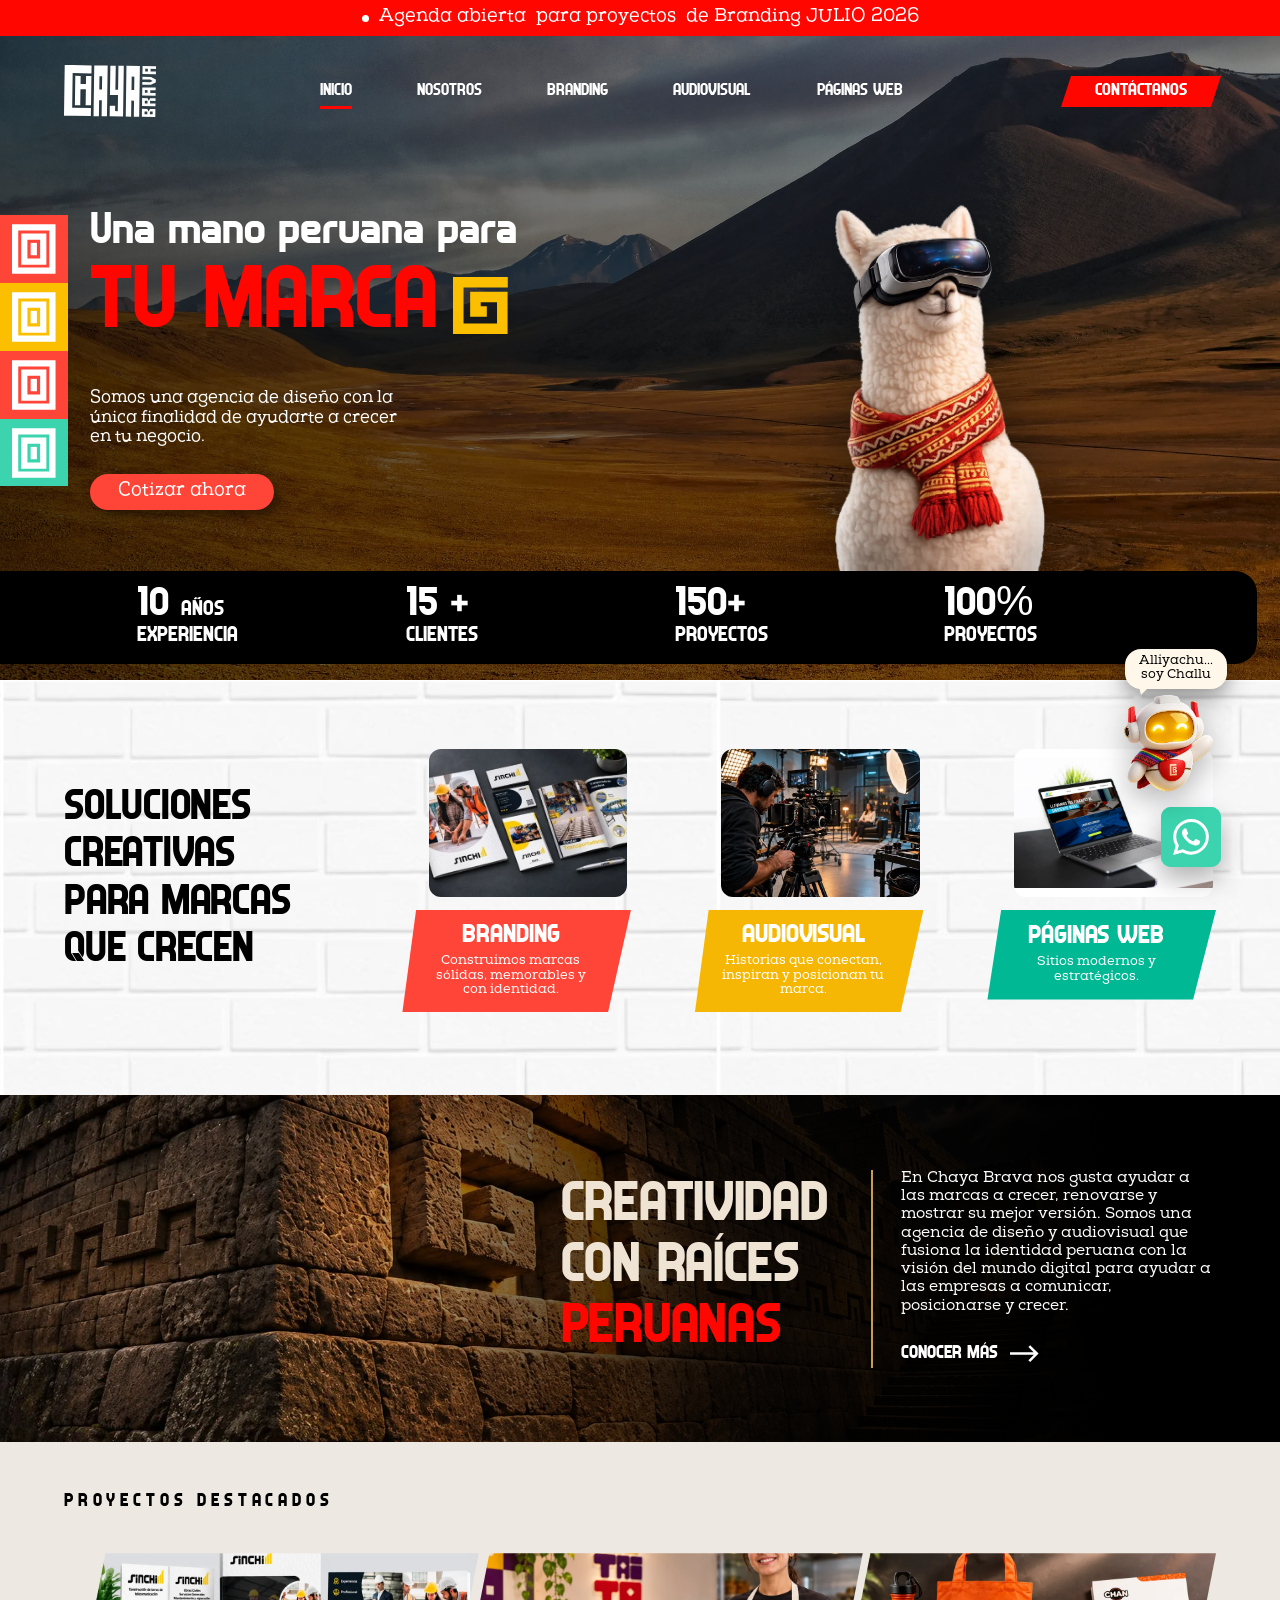
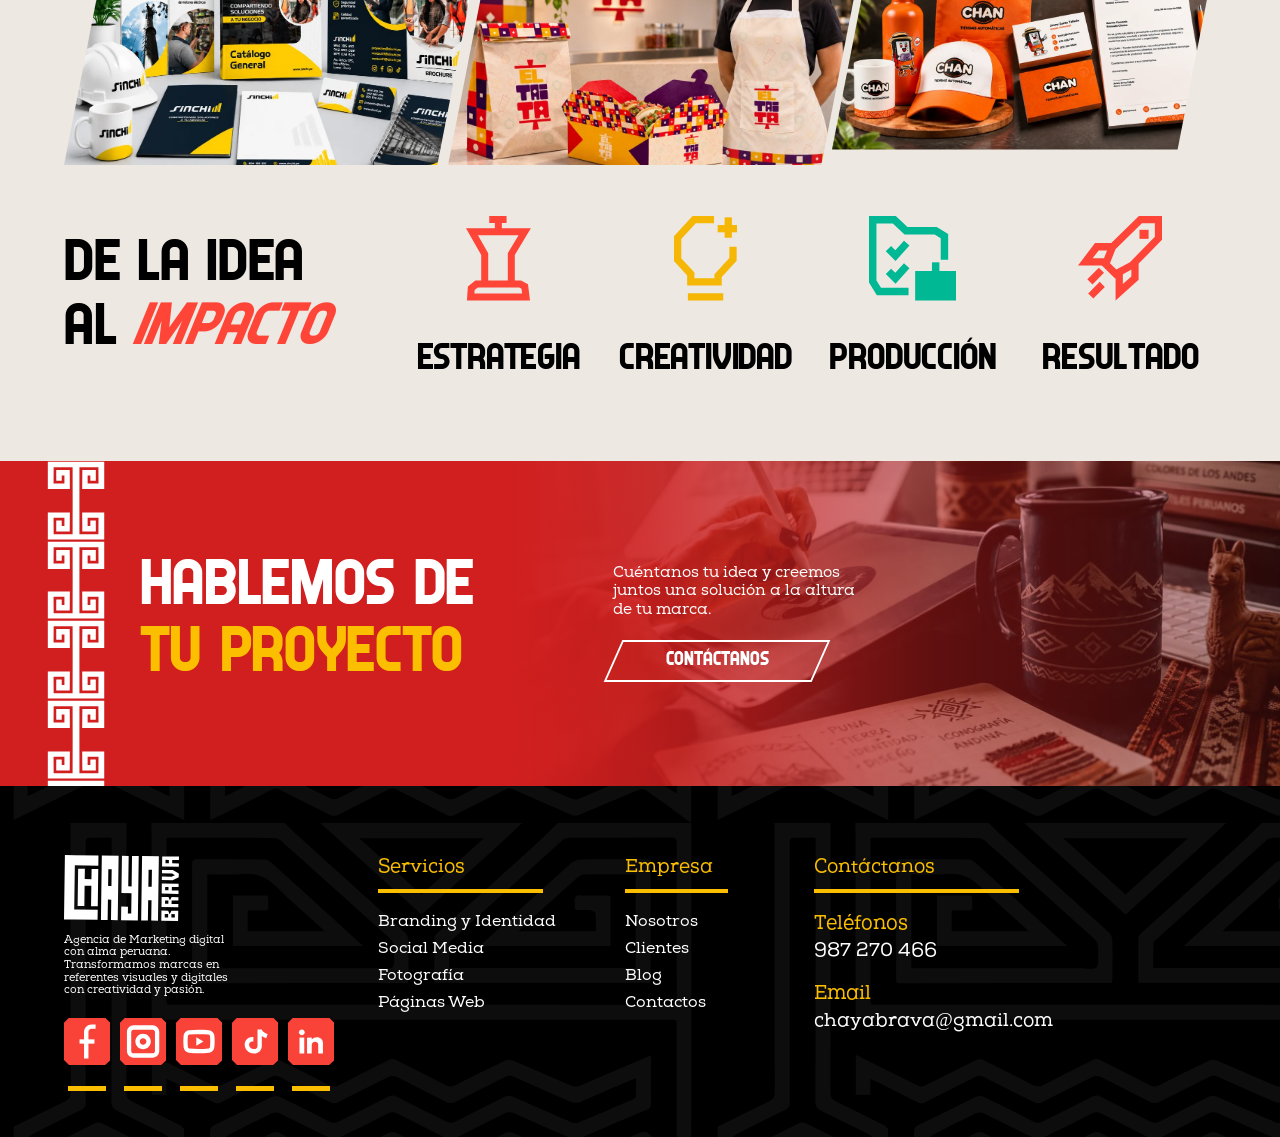
==== commit 33f464a1: "Add files via upload" ====
--- a/index.html
+++ b/index.html
@@ -155,9 +155,9 @@
         <h2 class="featured__eyebrow" id="feat-title">Proyectos destacados</h2>
       </div>
       <ul class="container container--wide featured__list">
-        <li class="reveal" style="--d:0s"><a class="featured__item" href="branding/index.html#proyectos"><img src="assets/img/proyectos/sinchi-papeleria.webp" alt="Sinchi: catálogo, brochure y papelería" width="885" height="590" loading="lazy"><span class="featured__tag">Sinchi<small>Branding · Papelería</small></span></a></li>
-        <li class="reveal" style="--d:.12s"><a class="featured__item" href="branding/index.html#proyectos"><img src="assets/img/proyectos/el-taita.webp" alt="El Taita: empaques y uniforme" width="881" height="661" loading="lazy"><span class="featured__tag">El Taita<small>Branding · Merchandising</small></span></a></li>
-        <li class="reveal" style="--d:.24s"><a class="featured__item" href="branding/index.html#proyectos"><img src="assets/img/proyectos/tiendas-chan.webp" alt="Tiendas Chan: merchandising y papelería" width="846" height="476" loading="lazy"><span class="featured__tag">Tiendas Chan<small>Manual de marca · Merchandising</small></span></a></li>
+        <li class="reveal" style="--d:0s"><a class="featured__item" href="branding/index.html#proyectos"><img src="assets/img/proyectos/sinchi-papeleria.webp" alt="Sinchi: catálogo, brochure y papelería" width="1100" height="733" loading="lazy"><span class="featured__tag">Sinchi<small>Branding · Papelería</small></span></a></li>
+        <li class="reveal" style="--d:.12s"><a class="featured__item" href="branding/index.html#proyectos"><img src="assets/img/proyectos/el-taita.webp" alt="El Taita: empaques y uniforme" width="1100" height="825" loading="lazy"><span class="featured__tag">El Taita<small>Branding · Merchandising</small></span></a></li>
+        <li class="reveal" style="--d:.24s"><a class="featured__item" href="branding/index.html#proyectos"><img src="assets/img/proyectos/tiendas-chan.webp" alt="Tiendas Chan: merchandising y papelería" width="1100" height="619" loading="lazy"><span class="featured__tag">Tiendas Chan<small>Manual de marca · Merchandising</small></span></a></li>
       </ul>
     </section>
 
@@ -166,10 +166,10 @@
       <div class="container impact__inner">
         <h2 class="display impact__title" id="impact-title" data-split>De la idea<br>al <span class="t-red t-italic">impacto</span></h2>
         <ol class="impact__steps">
-          <li class="reveal" style="--d:0s"><svg class="impact__icon" style="color:var(--c-red)" viewBox="0 0 122 122" aria-hidden="true"><path fill="currentColor" fill-rule="evenodd" d="M0 0h122v122H0zM18 18v86h86V18zM31 31h60v60H31zM45 45v32h32V45z"/></svg><h3 class="display">Estrategia</h3></li>
-          <li class="reveal" style="--d:.12s"><svg class="impact__icon" style="color:var(--c-yellow-2)" viewBox="0 0 122 122" aria-hidden="true"><path fill="currentColor" fill-rule="evenodd" d="M0 0h122v122H0zM18 18v86h86V18zM31 31h60v60H31zM45 45v32h32V45z"/></svg><h3 class="display">Creatividad</h3></li>
-          <li class="reveal" style="--d:.24s"><svg class="impact__icon" style="color:var(--c-teal)" viewBox="0 0 122 122" aria-hidden="true"><path fill="currentColor" fill-rule="evenodd" d="M0 0h122v122H0zM18 18v86h86V18zM31 31h60v60H31zM45 45v32h32V45z"/></svg><h3 class="display">Producción</h3></li>
-          <li class="reveal" style="--d:.36s"><svg class="impact__icon" style="color:var(--c-red)" viewBox="0 0 122 122" aria-hidden="true"><path fill="currentColor" fill-rule="evenodd" d="M0 0h122v122H0zM18 18v86h86V18zM31 31h60v60H31zM45 45v32h32V45z"/></svg><h3 class="display">Resultado</h3></li>
+          <li class="reveal" style="--d:0s"><svg class="impact__icon" style="color:var(--c-red)" viewBox="0 0 99.3 129.3" fill="currentColor" aria-hidden="true"><path d="M12.9 118.6L13.2 113.4L18.1 109.4L81.5 109.4L85 111.3L85.9 118.6L12.9 118.6M84.3 98.8L74.7 98.8L74.7 59.8L99.3 18.7L54.9 18.7L54.9 10.7L62.1 10.7L62.1 0L35.6 0L35.6 10.7L44.2 10.7L44.2 18.7L0 18.7L23.3 59.7L23.3 98.7L34 98.7L34 56.9L18.3 29.4L80.5 29.4L64 56.9L64 98.8L14.3 98.8L2.9 108L1.4 129.3L98 129.3L94.9 104.6L84.3 98.8"/></svg><h3 class="display">Estrategia</h3></li>
+          <li class="reveal" style="--d:.12s"><svg class="impact__icon" style="color:var(--c-yellow-2)" viewBox="0 0 79 104.6" fill="currentColor" aria-hidden="true"><path d="M59.1 86.2L16.3 86.2L16.3 73.6L0 55.8L0 25.1L23 0L49.6 0L49.6 9L27 9L9 28.6L9 52.3L25.3 70.1L25.3 77.2L50.1 77.2L50.1 72.1L68.6 51.9L68.6 38.2L77.6 38.2L77.6 55.4L59.1 75.6L59.1 86.2"/><path d="M62.7 1.7H71.7V26.9H62.7Z"/><path d="M54.1 11.2H79V20.2H54.1Z"/><path d="M17.2 95.6H61V104.6H17.2Z"/></svg><h3 class="display">Creatividad</h3></li>
+          <li class="reveal" style="--d:.24s"><svg class="impact__icon" style="color:var(--c-teal)" viewBox="0 0 105.4 102.1" fill="currentColor" aria-hidden="true"><path d="M63.8 74.4H97.4V94.1H63.8ZM55.8 66.4H105.4V102.1H55.8Z"/><path d="M47.8 95.7L9.5 95.7L0 80.5L0 0L32.4 0L46.5 13.3L81.9 13.3L95.7 21.9L95.7 52.8L86.7 52.8L86.7 26.9L79.3 22.3L43 22.3L28.8 9L9 9L9 77.9L14.5 86.7L47.8 86.7L47.8 95.7"/><path d="M32.1 81.8L20.3 70L26.7 63.7L31.8 68.7L42.3 57.2L48.9 63.2L32.1 81.8"/><path d="M32.1 54.3L20.3 42.6L26.7 36.3L31.8 41.3L42.3 29.8L48.9 35.8L32.1 54.3"/><path d="M76.1 56H85.1V70.4H76.1Z"/><path d="M69.7 80.9H78.7V89H69.7Z"/><path d="M83.4 80.9H92.4V89H83.4Z"/></svg><h3 class="display">Producción</h3></li>
+          <li class="reveal" style="--d:.36s"><svg class="impact__icon" style="color:var(--c-red)" viewBox="0 0 128.5 129" fill="currentColor" aria-hidden="true"><path d="M57.4 129L57.4 87.5L68.5 87.5L68.5 104L81.5 92.3L81.5 72.3L92.6 72.3L92.6 97.3L57.4 129"/><path d="M41.1 75.7L0 75.6L26 41.4L50.4 41.4L50.4 52.6L31.5 52.6L22.4 64.6L41.1 64.6L41.1 75.7"/><path d="M48.8 72L58.6 81.6L79.3 70.6L108.8 40.5L117.4 31.5L117.4 11.1L97.6 11.2L57.2 50.7L48.8 72M56.7 95.3L35.7 74.9L47.7 44.4L93 0.1L128.5 0L128.5 35.9L116.8 48.2L86 79.6L56.7 95.3"/><path d="M93.9 21.1L107.8 21.1L107.8 34.9L93.9 34.9L93.9 21.1"/><path d="M22.1 104.5L14.2 96.6L31.8 79L39.7 86.8L22.1 104.5"/><path d="M23.4 126.1L15.6 118.3L33.2 100.6L41 108.5L23.4 126.1"/></svg><h3 class="display">Resultado</h3></li>
         </ol>
       </div>
     </section>
@@ -193,7 +193,7 @@
       <div class="footer__brand">
         <img src="assets/img/marca/logo-chaya-brava.svg" alt="Chaya Brava" width="126" height="72" loading="lazy">
         <p>Agencia de Marketing digital con alma peruana. Transformamos marcas en referentes visuales y digitales con creatividad y pasión.</p>
-        <ul class="social" aria-label="Redes sociales"><li><a href="https://www.facebook.com/chayabrava" target="_blank" rel="noopener" aria-label="Facebook de Chaya Brava"><svg viewBox="0 0 24 24" aria-hidden="true"><path fill="currentColor" d="M13.5 21v-7.6h2.6l.4-3h-3V8.5c0-.9.3-1.5 1.5-1.5h1.6V4.3c-.3 0-1.2-.1-2.3-.1-2.3 0-3.9 1.4-3.9 4v2.2H7.8v3h2.6V21z"/></svg></a></li><li><a href="https://www.instagram.com/chayabrava" target="_blank" rel="noopener" aria-label="Instagram de Chaya Brava"><svg viewBox="0 0 24 24" aria-hidden="true"><g fill="none" stroke="currentColor" stroke-width="2"><rect x="3.5" y="3.5" width="17" height="17" rx="5"/><circle cx="12" cy="12" r="4"/></g><circle cx="17.2" cy="6.8" r="1.2" fill="currentColor"/></svg></a></li><li><a href="https://www.youtube.com/@chayabrava" target="_blank" rel="noopener" aria-label="YouTube de Chaya Brava"><svg viewBox="0 0 24 24" aria-hidden="true"><path fill="currentColor" d="M21.6 7.2a2.6 2.6 0 0 0-1.8-1.8C18.2 5 12 5 12 5s-6.2 0-7.8.4A2.6 2.6 0 0 0 2.4 7.2 27 27 0 0 0 2 12a27 27 0 0 0 .4 4.8 2.6 2.6 0 0 0 1.8 1.8c1.6.4 7.8.4 7.8.4s6.2 0 7.8-.4a2.6 2.6 0 0 0 1.8-1.8A27 27 0 0 0 22 12a27 27 0 0 0-.4-4.8zM10 15V9l5.2 3z"/></svg></a></li><li><a href="https://www.tiktok.com/@chayabrava" target="_blank" rel="noopener" aria-label="TikTok de Chaya Brava"><svg viewBox="0 0 24 24" aria-hidden="true"><path fill="currentColor" d="M16.3 3c.3 2.3 1.7 3.8 4 4v3.2a7 7 0 0 1-4-1.2v6.3A5.6 5.6 0 1 1 10.7 9.7V13a2.3 2.3 0 1 0 2.3 2.3V3z"/></svg></a></li><li><a href="https://www.linkedin.com/company/chayabrava" target="_blank" rel="noopener" aria-label="LinkedIn de Chaya Brava"><svg viewBox="0 0 24 24" aria-hidden="true"><path fill="currentColor" d="M5 9h3v11H5zM6.5 3.8a1.8 1.8 0 1 1 0 3.6 1.8 1.8 0 0 1 0-3.6zM10 9h2.9v1.5c.4-.8 1.5-1.7 3.1-1.7 3.3 0 3.9 2.2 3.9 5V20h-3v-5.4c0-1.3 0-2.9-1.8-2.9s-2.1 1.4-2.1 2.8V20h-3z"/></svg></a></li></ul>
+        <ul class="social" aria-label="Redes sociales"><li><a href="https://www.facebook.com/chayabrava" target="_blank" rel="noopener" aria-label="Facebook de Chaya Brava"><img src="assets/img/redes/facebook.svg" alt="" width="51" height="52"></a></li><li><a href="https://www.instagram.com/chayabrava" target="_blank" rel="noopener" aria-label="Instagram de Chaya Brava"><img src="assets/img/redes/instagram.svg" alt="" width="51" height="52"></a></li><li><a href="https://www.youtube.com/@chayabrava" target="_blank" rel="noopener" aria-label="YouTube de Chaya Brava"><img src="assets/img/redes/youtube.svg" alt="" width="51" height="52"></a></li><li><a href="https://www.tiktok.com/@chayabrava" target="_blank" rel="noopener" aria-label="TikTok de Chaya Brava"><img src="assets/img/redes/tiktok.svg" alt="" width="51" height="52"></a></li><li><a href="https://www.linkedin.com/company/chayabrava" target="_blank" rel="noopener" aria-label="LinkedIn de Chaya Brava"><img src="assets/img/redes/linkedin.svg" alt="" width="51" height="52"></a></li></ul>
       </div>
       <div>
         <h2 class="footer__title" style="--w:165px">Servicios</h2>
--- a/assets/css/base.css
+++ b/assets/css/base.css
@@ -451,14 +451,12 @@
 .footer__grid { display: grid; grid-template-columns: 1.3fr 1fr .74fr 1.8fr; gap: 24px; align-items: start; }
 .footer__brand img { width: clamp(110px, 9vw, 126px); margin-bottom: 14px; }
 .footer__brand p { max-width: 172px; font-size: 11px; line-height: 1.15; margin-bottom: 20px; }
-.social { display: flex; flex-wrap: wrap; gap: 6px; }
-.social a {
-  display: grid; place-items: center; width: 39px; height: 39px; border-radius: 7px;
-  background: var(--c-red); color: #fff;
-  transition: transform .35s var(--ease-out), background .3s, color .3s;
-}
-.social a:hover { transform: translateY(-4px) rotate(-6deg); background: var(--c-yellow); color: #000; }
-.social svg { width: 22px; height: 22px; }
+.social { display: flex; flex-wrap: wrap; gap: 10px; }
+.social a { position: relative; display: block; width: 46px; padding-bottom: 12px; transition: transform .35s var(--ease-out); }
+.social a::after { content: ""; position: absolute; left: 4px; right: 4px; bottom: 0; height: 5px; background: var(--c-yellow); transition: transform .35s var(--ease-out); }
+.social img { width: 100%; height: auto; }
+.social a:hover { transform: translateY(-4px) rotate(-4deg); }
+.social a:hover::after { transform: scaleX(.6); }
 .footer__title {
   display: block; width: var(--w, 165px); max-width: 100%;
   margin-bottom: 18px; padding-bottom: 6px;
@@ -561,3 +559,19 @@
   *, *::before, *::after { animation-duration: .001ms !important; animation-iteration-count: 1 !important; transition-duration: .001ms !important; scroll-behavior: auto !important; }
   .reveal, .split-line > span { opacity: 1; transform: none; }
 }
+
+/* === REVISIÓN 5 (general): zonas de toque más grandes === */
+@media (max-width: 640px) {
+  .topbar a { min-height: var(--topbar-h); padding-inline: 10px; }
+  .mobile-menu__foot a { display: inline-block; padding: 10px 0; }
+}
+/* === FIN REVISIÓN 5 (general) === */
+
+/* === REVISIÓN 7: proyectos con foto y texto lado a lado en tablet === */
+@media (min-width: 641px) and (max-width: 960px) {
+  .project, .project--rev { grid-template-columns: 1fr 1fr; gap: 28px; }
+  .project--rev .project__media { order: 2; }
+  .project h3 { font-size: 38px; }
+  .project__meta { grid-template-columns: 1fr; gap: 10px; }
+}
+/* === FIN REVISIÓN 7 === */
--- a/assets/css/challu.css
+++ b/assets/css/challu.css
@@ -1,19 +1,18 @@
 /* ==========================================================================
-   CHALLU — bot de preguntas frecuentes (encima del botón de WhatsApp)
+   CHALLU AI — bot de preguntas frecuentes (encima del botón de WhatsApp)
    El HTML lo crea assets/js/challu.js; aquí solo va su aspecto.
    ========================================================================== */
 .challu {
   --challu-right: clamp(16px, 4.6vw, 66px);
   --challu-bottom: calc(clamp(16px, 2.6vw, 34px) + 70px);
+  --challu-w: clamp(84px, 8.4vw, 118px);
   position: fixed; right: var(--challu-right); bottom: var(--challu-bottom); z-index: 46;
   font-family: var(--f-body);
 }
 
 /* ---------- Botón flotante: robot + globo ---------- */
 .challu__launcher {
-  position: relative; display: block;
-  width: clamp(84px, 8.4vw, 118px);
-  margin-left: auto;
+  position: relative; display: block; width: var(--challu-w); margin-left: auto;
   filter: drop-shadow(0 10px 14px rgba(0, 0, 0, .28));
   animation: challu-float 3.6s var(--ease-in-out) infinite;
   transition: transform .4s var(--ease-out);
@@ -32,111 +31,146 @@
   animation: challu-pop .6s var(--ease-out) 1.2s both;
   pointer-events: none;
 }
-.challu__bubble::after {
-  content: ""; position: absolute; left: 14px; top: calc(100% - 2px);
-  border: 8px solid transparent; border-top-color: #fff8ea; border-left-width: 2px;
-}
+.challu__bubble::after { content: ""; position: absolute; left: 14px; top: calc(100% - 2px); border: 8px solid transparent; border-top-color: #fff8ea; border-left-width: 2px; }
 @keyframes challu-pop { from { opacity: 0; transform: scale(.4) translateY(10px); } }
 .challu.is-open .challu__bubble, .challu.is-quiet .challu__bubble { opacity: 0; transform: scale(.6); animation: none; transition: opacity .25s, transform .25s; }
 
-/* ---------- Panel del chat ---------- */
+/* ---------- Panel del chat ----------
+   En laptop se abre al costado del robot, apoyado abajo, sin pasar el alto
+   de la pantalla. En celular es un panel inferior a lo ancho. */
 .challu__panel {
-  position: absolute; right: 0; bottom: calc(100% + 14px);
-  width: min(330px, calc(100vw - 32px));
-  max-height: min(560px, calc(100vh - 230px));
+  position: fixed;
+  right: calc(var(--challu-right) + var(--challu-w) + 14px);
+  bottom: clamp(16px, 2.6vw, 34px);
+  width: 340px;
+  max-height: min(580px, calc(100vh - 130px));
+  max-height: min(580px, calc(100dvh - 130px));
   display: flex; flex-direction: column;
   background: #fff; color: #000;
-  border-radius: 26px;
-  box-shadow: 0 26px 60px rgba(0, 0, 0, .35);
+  border-radius: 28px;
+  box-shadow: 0 24px 60px rgba(0, 0, 0, .3);
   overflow: hidden;
-  transform-origin: 85% 100%;
-  opacity: 0; transform: translateY(16px) scale(.92); visibility: hidden;
+  transform-origin: 100% 100%;
+  opacity: 0; transform: translateY(16px) scale(.94); visibility: hidden;
   transition: opacity .3s, transform .45s var(--ease-out), visibility 0s .45s;
 }
 .challu.is-open .challu__panel { opacity: 1; transform: none; visibility: visible; transition: opacity .3s, transform .45s var(--ease-out); }
 
-.challu__head { position: relative; display: flex; align-items: center; gap: 12px; padding: 18px 50px 6px 18px; }
-.challu__avatar {
-  flex: none; width: 62px; height: 62px; border-radius: 50%;
-  background: var(--c-yellow); overflow: hidden;
-  display: grid; place-items: center;
-}
-.challu__avatar img { width: 92%; margin-top: 14px; }
+.challu__head { position: relative; flex: none; display: flex; align-items: center; justify-content: center; gap: 8px; padding: 18px 46px 8px; }
+.challu__head img { width: 30px; height: auto; }
 .challu__name { font-family: var(--f-display); font-size: 22px; line-height: 1; text-transform: uppercase; }
-.challu__status { display: flex; align-items: center; gap: 6px; font-size: 12px; color: #6d6862; }
-.challu__status::before { content: ""; width: 8px; height: 8px; border-radius: 50%; background: var(--c-mint); }
 .challu__close {
-  position: absolute; top: 14px; right: 14px;
-  width: 32px; height: 32px; border-radius: 50%;
-  display: grid; place-items: center;
-  background: var(--c-beige); color: #000;
+  position: absolute; top: 14px; right: 14px; width: 30px; height: 30px; border-radius: 50%;
+  display: grid; place-items: center; background: var(--c-beige); color: #000;
   transition: background .3s, transform .3s;
 }
 .challu__close:hover { background: var(--c-red); color: #fff; transform: rotate(90deg); }
-.challu__close svg { width: 12px; }
+.challu__close svg { width: 11px; }
 
 .challu__log {
-  flex: 1; overflow-y: auto; overscroll-behavior: contain;
-  display: flex; flex-direction: column; gap: 10px;
-  padding: 10px 18px 14px;
-  scroll-behavior: smooth;
+  flex: 1; min-height: 0; overflow-y: auto; overscroll-behavior: contain;
+  display: flex; flex-direction: column; gap: 12px;
+  padding: 8px 18px 12px; scroll-behavior: smooth;
 }
-.challu__msg {
-  max-width: 88%; padding: 10px 14px;
+.challu__avatar { flex: none; display: grid; place-items: center; width: 46px; height: 46px; border-radius: 50%; background: var(--c-yellow); overflow: hidden; }
+.challu__avatar img { width: 90%; margin-top: 12%; }
+.challu__intro { display: grid; justify-items: center; gap: 12px; text-align: center; padding: 6px 0 4px; }
+.challu__intro[hidden] { display: none; }
+.challu__avatar--big { width: 88px; height: 88px; }
+.challu__intro p { max-width: 220px; font-family: var(--f-display); text-transform: uppercase; font-size: 13px; line-height: 1.15; }
+
+.challu__msg { animation: challu-msg .4s var(--ease-out) both; }
+.challu__msg--user {
+  position: relative; align-self: flex-end; max-width: 86%;
+  padding: 9px 16px; border-radius: 18px;
+  background: var(--c-yellow); color: #000;
+  font-family: var(--f-display); text-transform: uppercase; font-size: 14px; line-height: 1.15;
+}
+.challu__msg--user::after { content: ""; position: absolute; right: -6px; bottom: 4px; border: 7px solid transparent; border-left-color: var(--c-yellow); border-bottom-color: var(--c-yellow); transform: skewY(-20deg); }
+.challu__msg--bot { display: flex; align-items: flex-start; gap: 8px; max-width: 100%; }
+.challu__text {
+  position: relative; padding: 10px 14px; border-radius: 14px; background: var(--c-beige);
   font-size: 13.5px; line-height: 1.35;
-  border-radius: 14px;
-  animation: challu-msg .4s var(--ease-out) both;
 }
-.challu__msg--bot { align-self: flex-start; background: #ece9e4; border-top-left-radius: 4px; }
-.challu__msg--user { align-self: flex-end; background: var(--c-yellow); border-top-right-radius: 4px; font-family: var(--f-display); text-transform: uppercase; font-size: 14px; line-height: 1.15; }
-.challu__msg a { color: var(--c-red-deep); font-weight: 700; text-decoration: underline; text-underline-offset: 2px; }
-.challu__msg a:hover { color: #000; }
-.challu__msg strong { font-weight: 700; }
+.challu__text::before { content: ""; position: absolute; left: -6px; top: 14px; border: 6px solid transparent; border-right-color: var(--c-beige); border-left-width: 0; }
+.challu__text a { color: var(--c-red-deep); font-weight: 700; text-decoration: underline; text-underline-offset: 2px; }
+.challu__text a:hover { color: #000; }
+.challu__text strong { font-weight: 700; }
 @keyframes challu-msg { from { opacity: 0; transform: translateY(8px); } }
 
-.challu__typing { display: inline-flex; gap: 4px; padding: 13px 16px; }
+.challu__typing { display: inline-flex; gap: 4px; padding: 4px 2px; }
 .challu__typing i { width: 7px; height: 7px; border-radius: 50%; background: #8f8a84; animation: challu-dot 1s infinite; }
 .challu__typing i:nth-child(2) { animation-delay: .15s; }
 .challu__typing i:nth-child(3) { animation-delay: .3s; }
 @keyframes challu-dot { 0%, 60%, 100% { transform: none; opacity: .5; } 30% { transform: translateY(-4px); opacity: 1; } }
 
-.challu__faq { display: grid; gap: 9px; margin-top: 6px; }
+/* Preguntas frecuentes: grises como en el diseño; más chicas cuando ya hay conversación */
+.challu__faq { display: grid; gap: 7px; margin-top: 2px; }
 .challu__chip {
-  display: block; width: 100%; padding: 8px 14px;
-  border-radius: 12px; background: var(--c-yellow); color: #000;
-  font-family: var(--f-display); text-transform: uppercase; font-size: 14px; line-height: 1.1; text-align: left;
-  transition: background .3s, transform .3s var(--ease-out), color .3s;
+  display: block; width: 100%; padding: 9px 14px; border-radius: 14px;
+  background: #f3f1ee; color: #8d8984;
+  font-family: var(--f-display); text-transform: uppercase; font-size: 13.5px; line-height: 1.1; text-align: left;
+  transition: background .3s, color .3s, transform .3s var(--ease-out);
 }
-.challu__chip:hover, .challu__chip:focus-visible { background: var(--c-red-flag); color: #fff; transform: translateX(4px); }
+.challu__chip:hover, .challu__chip:focus-visible { background: var(--c-yellow); color: #000; transform: translateX(3px); }
+.challu.is-chatting .challu__faq { padding: 0 6px 0 54px; gap: 5px; }
+.challu.is-chatting .challu__chip { padding: 6px 12px; font-size: 11.5px; }
 
-.challu__form { display: flex; gap: 8px; padding: 12px 18px 18px; }
+.challu__form { flex: none; display: flex; align-items: center; gap: 10px; padding: 10px 18px 18px; }
 .challu__input {
-  flex: 1; min-width: 0; height: 46px; padding: 0 14px;
-  border: 0; border-radius: 10px; background: var(--c-beige);
+  flex: 1; min-width: 0; height: 44px; padding: 0 16px;
+  border: 0; border-radius: 12px; background: var(--c-beige);
   font-family: var(--f-display); font-size: 17px; text-transform: uppercase; color: #000;
 }
-.challu__input::placeholder { color: #bdb6ad; }
+.challu__input::placeholder { color: #a8a199; }
 .challu__input:focus { outline: 2px solid var(--c-yellow); outline-offset: 0; }
 .challu__send {
-  flex: none; width: 46px; height: 46px; border-radius: 10px;
-  display: grid; place-items: center;
-  background: var(--c-red-flag); color: #fff;
+  flex: none; width: 38px; height: 38px; border-radius: 50%; display: grid; place-items: center;
+  background: var(--c-yellow); color: #fff;
   transition: background .3s, transform .3s var(--ease-out);
 }
-.challu__send:hover { background: #000; transform: translateY(-2px); }
-.challu__send svg { width: 20px; }
+.challu__send:hover { background: var(--c-red-flag); transform: rotate(-12deg); }
+.challu__send svg { width: 20px; margin: 1px 2px 0 0; }
 
 .challu__wa {
   display: inline-flex; align-items: center; gap: 6px; margin-top: 8px;
-  padding: 6px 12px; border-radius: 999px; background: var(--c-mint); color: #fff !important;
+  padding: 6px 12px; border-radius: 999px; background: var(--c-mint); color: #000 !important;
   font-weight: 700; text-decoration: none !important;
 }
-.challu__wa:hover { background: #000; }
+.challu__wa:hover { background: #000; color: #fff !important; }
 
+/* Laptops bajas: panel un poco más compacto */
+@media (max-height: 760px) and (min-width: 641px) {
+  .challu__avatar--big { width: 64px; height: 64px; }
+  .challu__chip { padding: 7px 12px; font-size: 12.5px; }
+}
+
+/* Celular: panel inferior a lo ancho; el robot y WhatsApp se esconden mientras está abierto */
 @media (max-width: 640px) {
-  .challu { --challu-bottom: calc(clamp(16px, 2.6vw, 34px) + 62px); }
-  .challu__panel { max-height: calc(100vh - 200px); }
+  .challu { --challu-bottom: calc(clamp(16px, 2.6vw, 34px) + 62px); --challu-w: 74px; }
+  .challu__panel {
+    left: 10px; right: 10px; bottom: 10px; width: auto;
+    max-height: calc(100vh - 90px); max-height: calc(100dvh - 90px);
+    border-radius: 24px; transform-origin: 50% 100%;
+  }
+  .challu-open .challu__launcher, .challu-open .wa-float { opacity: 0; pointer-events: none; }
+  .challu__name { font-size: 20px; }
 }
-@media (prefers-reduced-motion: reduce) {
-  .challu__launcher { animation: none; }
+@media (prefers-reduced-motion: reduce) { .challu__launcher { animation: none; } }
+
+/* === REVISIÓN 2: robot y WhatsApp más chicos en celular (el globo se mantiene) === */
+@media (max-width: 640px) {
+  .challu { --challu-w: 58px; --challu-bottom: 78px; }
+  .challu__bubble { font-size: 11px; padding: 5px 10px; min-width: 0; }
+  .wa-float { width: 50px; height: 50px; }
+  .wa-float svg { width: 28px; height: 28px; }
 }
+/* === FIN REVISIÓN 2 === */
+
+/* === REVISIÓN 5 (chat): botones más grandes para tocar con el dedo === */
+@media (max-width: 960px), (pointer: coarse) {
+  .challu__close { width: 40px; height: 40px; top: 10px; right: 10px; }
+  .challu__chip, .challu.is-chatting .challu__chip { min-height: 44px; display: flex; align-items: center; }
+  .challu__send { width: 44px; height: 44px; }
+}
+/* === FIN REVISIÓN 5 (chat) === */
--- a/inicio/inicio.css
+++ b/inicio/inicio.css
@@ -109,8 +109,8 @@
 .impact__title { font-size: clamp(40px, 4.8vw, 67px); line-height: 1; color: #000; }
 .impact__steps { display: grid; grid-template-columns: repeat(4, 1fr); gap: 16px; text-align: center; }
 .impact__steps li { display: grid; justify-items: center; gap: clamp(20px, 3.1vw, 44px); }
-.impact__icon { width: clamp(64px, 6.3vw, 88px); height: auto; transition: transform .6s var(--ease-out); }
-.impact__steps li:hover .impact__icon { transform: rotate(90deg); }
+.impact__icon { height: clamp(64px, 6.6vw, 92px); width: auto; transition: transform .6s var(--ease-out); }
+.impact__steps li:hover .impact__icon { transform: translateY(-6px) scale(1.08); }
 .impact__steps h3 { font-size: clamp(24px, 3vw, 42px); line-height: 1; color: #000; white-space: nowrap; }
 
 /* ---------- CTA rojo "Hablemos de tu proyecto" ---------- */
@@ -160,3 +160,27 @@
   .impact__steps h3 { font-size: 24px; }
   .cta-home__fret { width: 34px; left: 10px; }
 }
+
+/* Soluciones centradas en celular */
+@media (max-width: 640px) {
+  .solutions__inner { justify-items: center; }
+  .solutions__title { text-align: center; }
+  .solutions__list { width: 100%; margin-inline: auto; }
+  .solution__media { width: 86%; margin-inline: auto; }
+  .solution__label { padding-inline: 12%; }
+}
+
+/* === REVISIÓN 6 (inicio): textos pequeños más legibles === */
+.solution__label p { font-size: 13px; }
+.featured__tag small { font-size: max(12px, .45em); }
+/* === FIN REVISIÓN 6 (inicio) === */
+
+/* Soluciones más grandes en celular */
+@media (max-width: 640px) {
+  .solutions__title { font-size: 42px; }
+  .solutions__list { max-width: 420px; gap: 30px; }
+  .solution__media { width: 92%; }
+  .solution__label { min-height: 112px; gap: 8px; }
+  .solution__label h3 { font-size: 32px; }
+  .solution__label p { font-size: 15px; max-width: 240px; }
+}
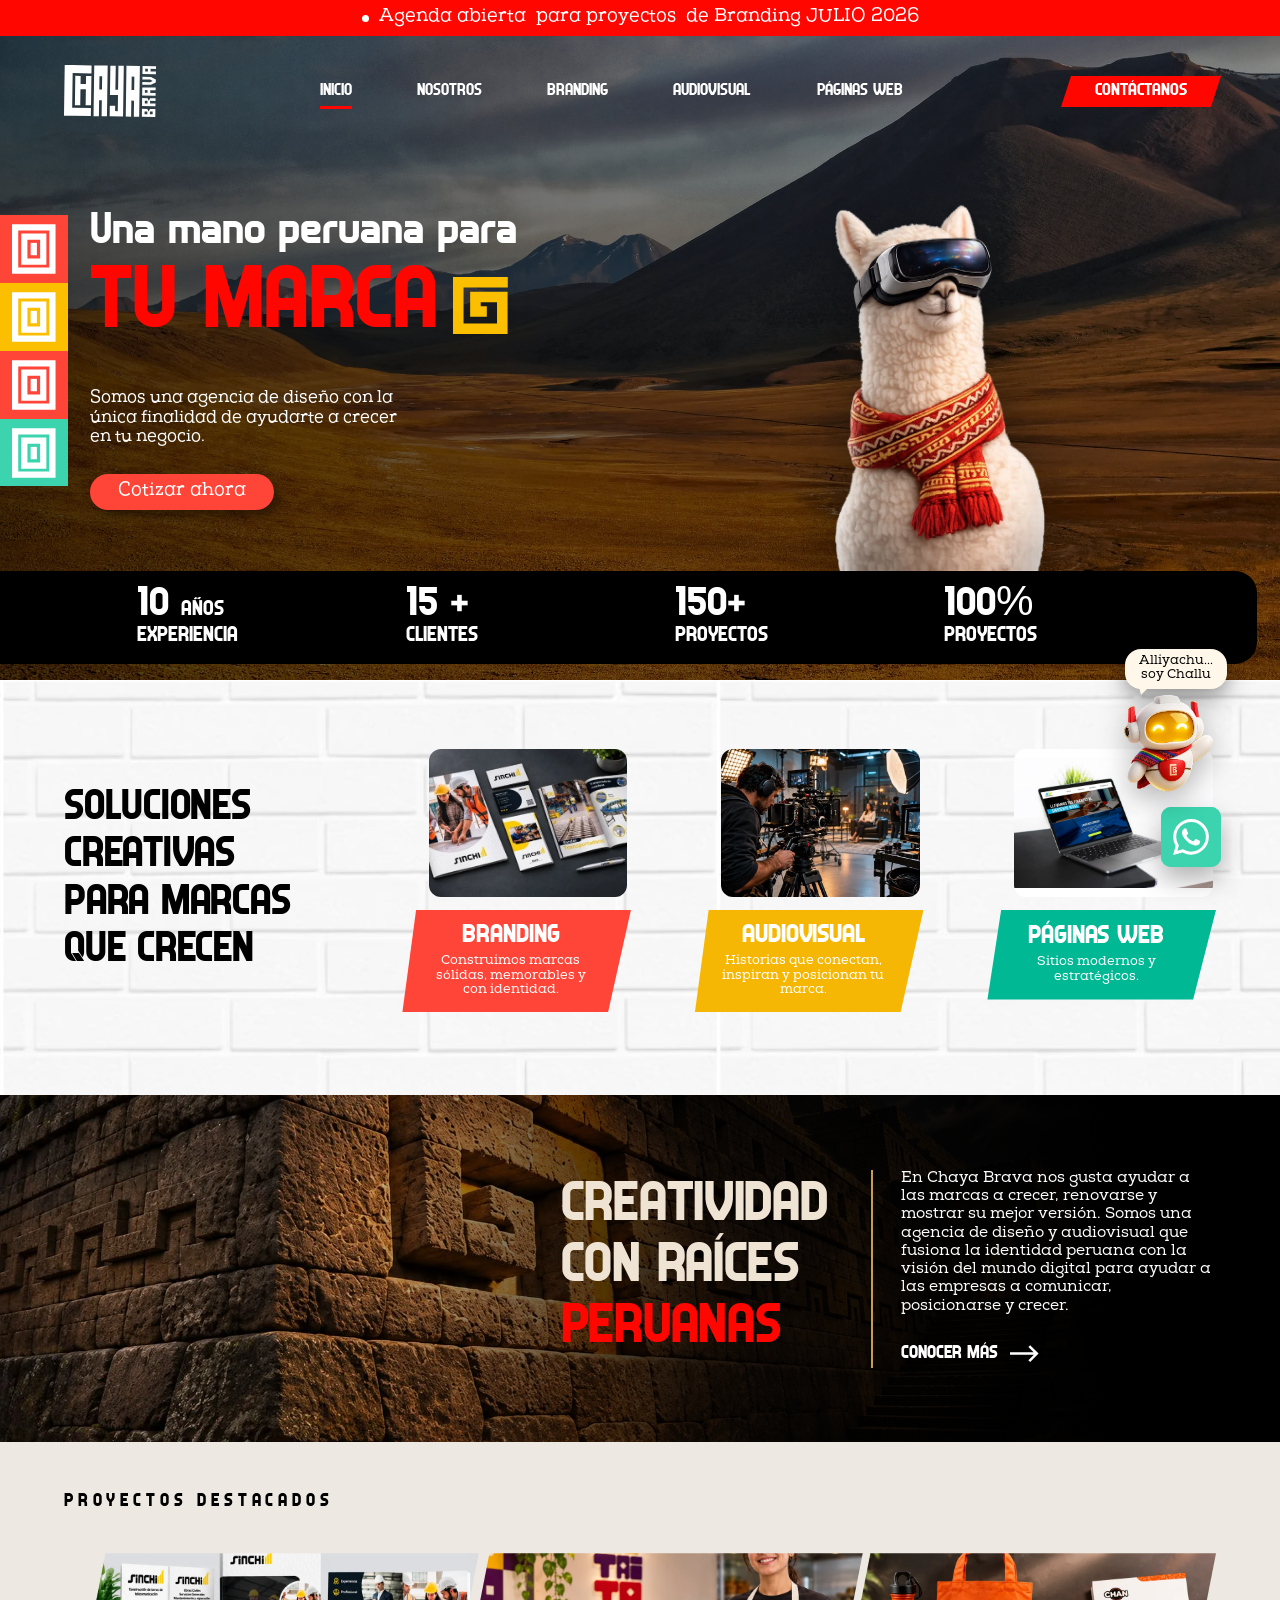
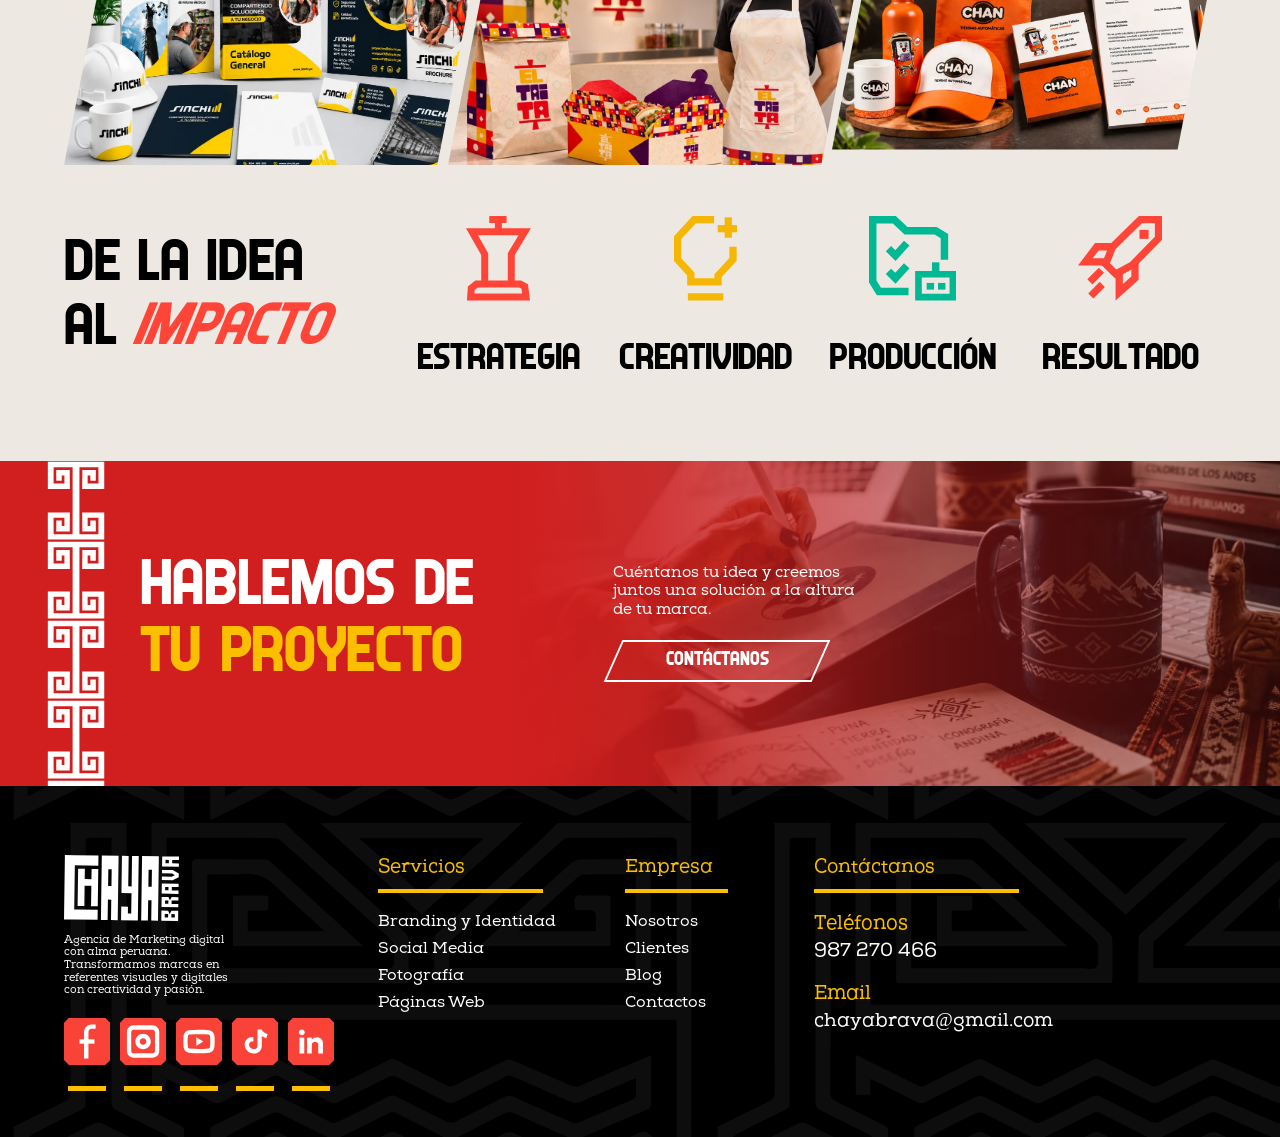
==== commit db20431a: "Conecta la carpeta local con GitHub (une historiales; contenido = carpeta local) Co-Authored-By: Cla" ====
--- a/index.html
+++ b/index.html
@@ -168,7 +168,7 @@
         <ol class="impact__steps">
           <li class="reveal" style="--d:0s"><svg class="impact__icon" style="color:var(--c-red)" viewBox="0 0 99.3 129.3" fill="currentColor" aria-hidden="true"><path d="M12.9 118.6L13.2 113.4L18.1 109.4L81.5 109.4L85 111.3L85.9 118.6L12.9 118.6M84.3 98.8L74.7 98.8L74.7 59.8L99.3 18.7L54.9 18.7L54.9 10.7L62.1 10.7L62.1 0L35.6 0L35.6 10.7L44.2 10.7L44.2 18.7L0 18.7L23.3 59.7L23.3 98.7L34 98.7L34 56.9L18.3 29.4L80.5 29.4L64 56.9L64 98.8L14.3 98.8L2.9 108L1.4 129.3L98 129.3L94.9 104.6L84.3 98.8"/></svg><h3 class="display">Estrategia</h3></li>
           <li class="reveal" style="--d:.12s"><svg class="impact__icon" style="color:var(--c-yellow-2)" viewBox="0 0 79 104.6" fill="currentColor" aria-hidden="true"><path d="M59.1 86.2L16.3 86.2L16.3 73.6L0 55.8L0 25.1L23 0L49.6 0L49.6 9L27 9L9 28.6L9 52.3L25.3 70.1L25.3 77.2L50.1 77.2L50.1 72.1L68.6 51.9L68.6 38.2L77.6 38.2L77.6 55.4L59.1 75.6L59.1 86.2"/><path d="M62.7 1.7H71.7V26.9H62.7Z"/><path d="M54.1 11.2H79V20.2H54.1Z"/><path d="M17.2 95.6H61V104.6H17.2Z"/></svg><h3 class="display">Creatividad</h3></li>
-          <li class="reveal" style="--d:.24s"><svg class="impact__icon" style="color:var(--c-teal)" viewBox="0 0 105.4 102.1" fill="currentColor" aria-hidden="true"><path d="M63.8 74.4H97.4V94.1H63.8ZM55.8 66.4H105.4V102.1H55.8Z"/><path d="M47.8 95.7L9.5 95.7L0 80.5L0 0L32.4 0L46.5 13.3L81.9 13.3L95.7 21.9L95.7 52.8L86.7 52.8L86.7 26.9L79.3 22.3L43 22.3L28.8 9L9 9L9 77.9L14.5 86.7L47.8 86.7L47.8 95.7"/><path d="M32.1 81.8L20.3 70L26.7 63.7L31.8 68.7L42.3 57.2L48.9 63.2L32.1 81.8"/><path d="M32.1 54.3L20.3 42.6L26.7 36.3L31.8 41.3L42.3 29.8L48.9 35.8L32.1 54.3"/><path d="M76.1 56H85.1V70.4H76.1Z"/><path d="M69.7 80.9H78.7V89H69.7Z"/><path d="M83.4 80.9H92.4V89H83.4Z"/></svg><h3 class="display">Producción</h3></li>
+          <li class="reveal" style="--d:.24s"><svg class="impact__icon" style="color:var(--c-teal)" viewBox="0 0 105.4 102.1" fill="currentColor" aria-hidden="true"><path fill-rule="evenodd" d="M63.8 74.4H97.4V94.1H63.8ZM55.8 66.4H105.4V102.1H55.8Z"/><path d="M47.8 95.7L9.5 95.7L0 80.5L0 0L32.4 0L46.5 13.3L81.9 13.3L95.7 21.9L95.7 52.8L86.7 52.8L86.7 26.9L79.3 22.3L43 22.3L28.8 9L9 9L9 77.9L14.5 86.7L47.8 86.7L47.8 95.7"/><path d="M32.1 81.8L20.3 70L26.7 63.7L31.8 68.7L42.3 57.2L48.9 63.2L32.1 81.8"/><path d="M32.1 54.3L20.3 42.6L26.7 36.3L31.8 41.3L42.3 29.8L48.9 35.8L32.1 54.3"/><path d="M76.1 56H85.1V70.4H76.1Z"/><path d="M69.7 80.9H78.7V89H69.7Z"/><path d="M83.4 80.9H92.4V89H83.4Z"/></svg><h3 class="display">Producción</h3></li>
           <li class="reveal" style="--d:.36s"><svg class="impact__icon" style="color:var(--c-red)" viewBox="0 0 128.5 129" fill="currentColor" aria-hidden="true"><path d="M57.4 129L57.4 87.5L68.5 87.5L68.5 104L81.5 92.3L81.5 72.3L92.6 72.3L92.6 97.3L57.4 129"/><path d="M41.1 75.7L0 75.6L26 41.4L50.4 41.4L50.4 52.6L31.5 52.6L22.4 64.6L41.1 64.6L41.1 75.7"/><path d="M48.8 72L58.6 81.6L79.3 70.6L108.8 40.5L117.4 31.5L117.4 11.1L97.6 11.2L57.2 50.7L48.8 72M56.7 95.3L35.7 74.9L47.7 44.4L93 0.1L128.5 0L128.5 35.9L116.8 48.2L86 79.6L56.7 95.3"/><path d="M93.9 21.1L107.8 21.1L107.8 34.9L93.9 34.9L93.9 21.1"/><path d="M22.1 104.5L14.2 96.6L31.8 79L39.7 86.8L22.1 104.5"/><path d="M23.4 126.1L15.6 118.3L33.2 100.6L41 108.5L23.4 126.1"/></svg><h3 class="display">Resultado</h3></li>
         </ol>
       </div>
--- a/assets/css/base.css
+++ b/assets/css/base.css
@@ -575,3 +575,10 @@
   .project__meta { grid-template-columns: 1fr; gap: 10px; }
 }
 /* === FIN REVISIÓN 7 === */
+
+/* Enlace "Ver página web" de los proyectos */
+.project__link { display: inline-flex; align-items: center; gap: 8px; margin-top: 22px; padding: 10px 22px; border-radius: 999px; background: var(--c-red); color: #fff; font-family: var(--f-display); text-transform: uppercase; font-size: 16px; transition: background .3s, transform .3s var(--ease-out); }
+.project__link::after { content: "→"; font-family: Arial, sans-serif; }
+.project__link:hover { background: #000; transform: translateY(-2px); }
+a.project__media { display: block; }
+.project__meta { grid-template-columns: minmax(0, 1fr) minmax(0, 1fr); }
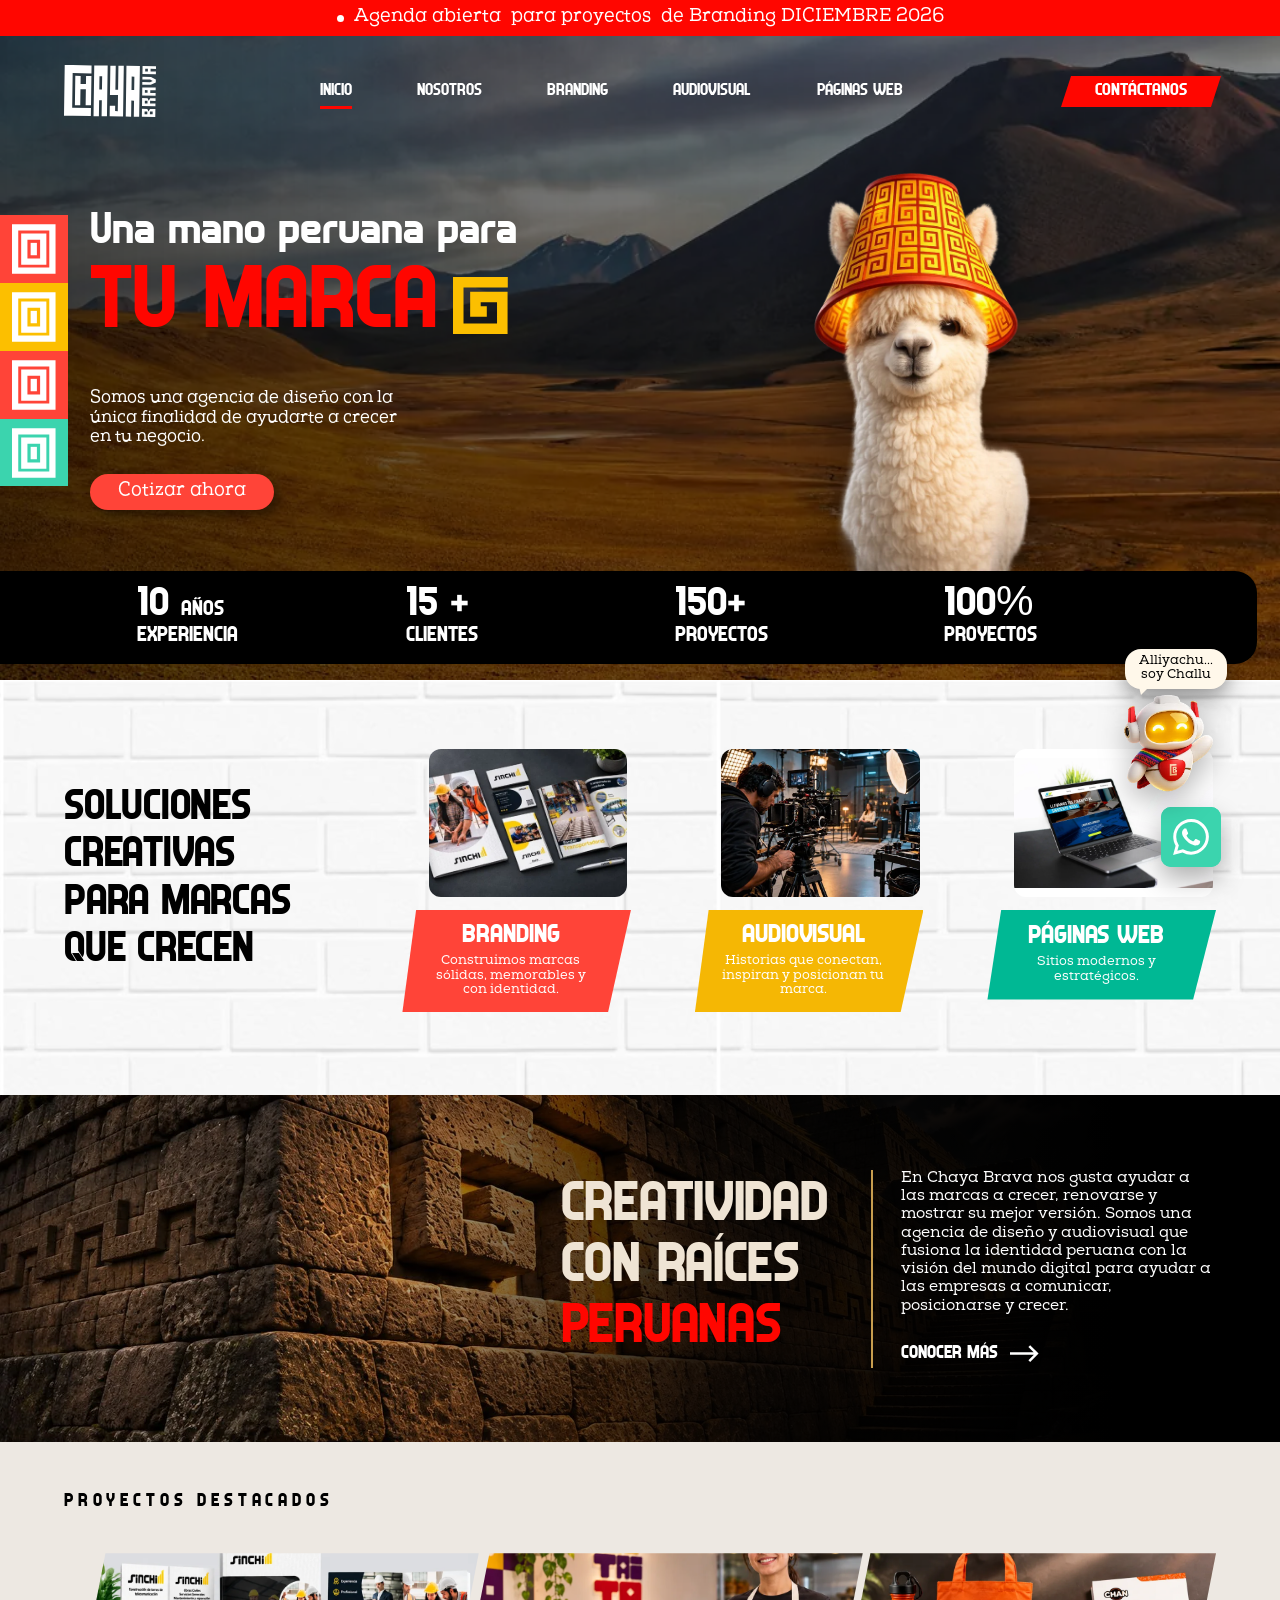
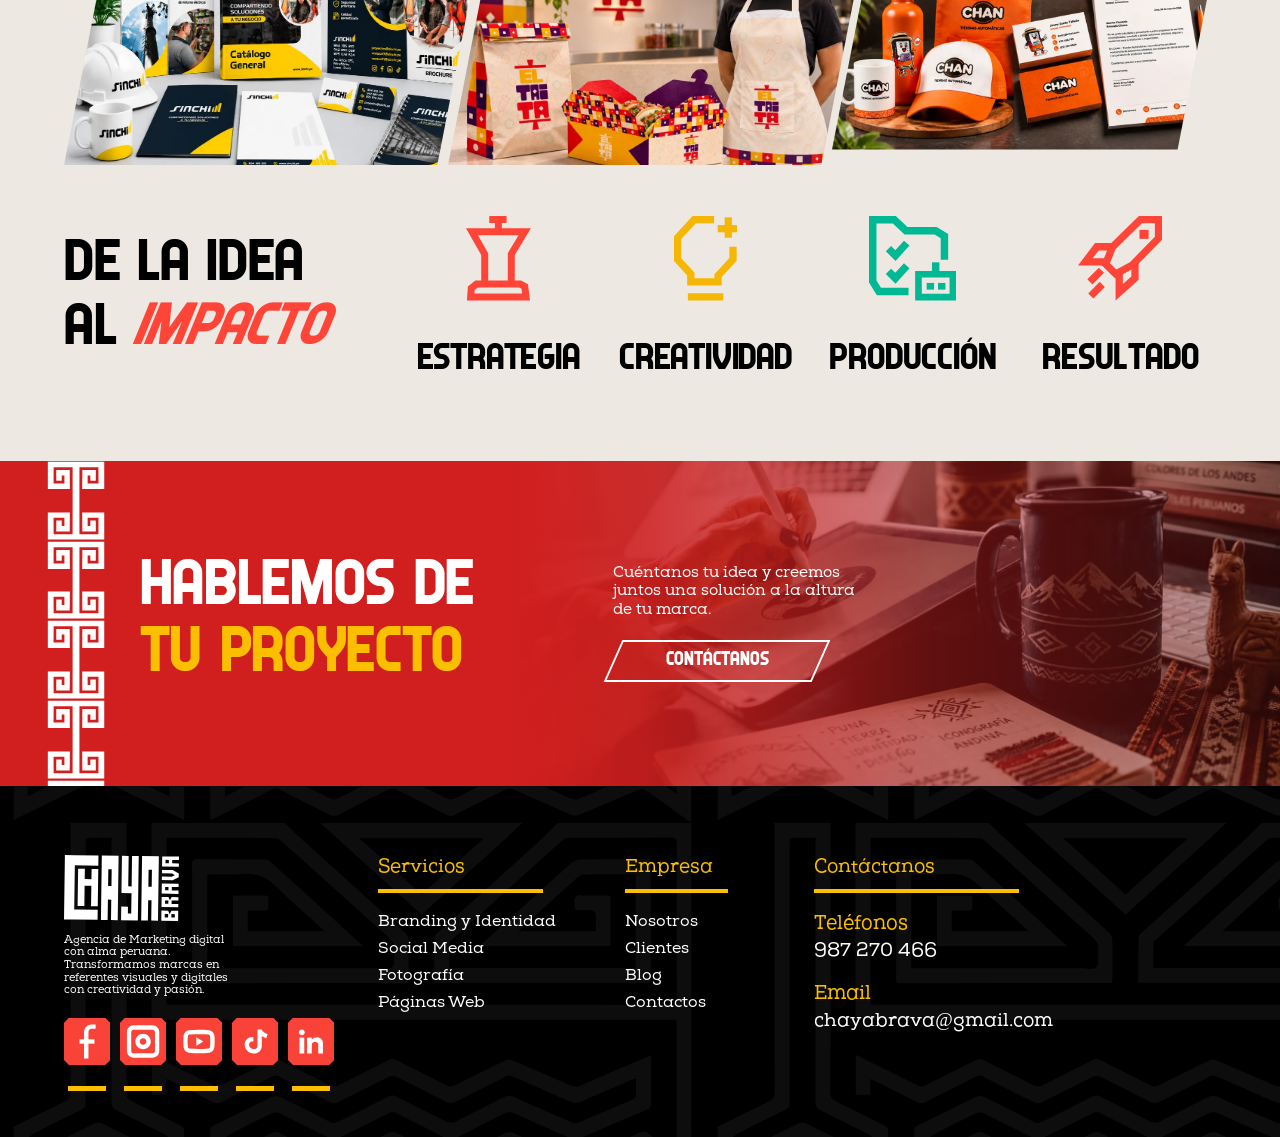
==== commit 7cf19145: "Inicio: llamas que se turnan en el Hero y mes automático en la barra roja - El Hero alterna tres lla" ====
--- a/index.html
+++ b/index.html
@@ -33,7 +33,7 @@
   </div>
 
   <div class="topbar">
-    <a href="contacto/index.html?servicio=branding"><span class="topbar__dot" aria-hidden="true"></span>Agenda abierta <span class="hide-sm">para proyectos </span>de Branding JULIO 2026</a>
+    <a href="contacto/index.html?servicio=branding"><span class="topbar__dot" aria-hidden="true"></span>Agenda abierta <span class="hide-sm">para proyectos </span><span>de Branding <span data-mes-actual></span></span></a>
   </div>
 
   <header class="header" id="top">
@@ -96,7 +96,12 @@
           <a class="btn hero__btn reveal" style="--d:.55s" href="contacto/index.html" data-magnetic>Cotizar ahora</a>
         </div>
         <div class="hero__visual" aria-hidden="true">
-          <img class="hero__alpaca" src="assets/img/personajes/alpaca-vr.webp" alt="" width="588" height="882">
+          <!-- Las llamas se turnan cada 15 s (inicio.js); la primera es la que se ve al entrar -->
+          <div class="hero__llamas">
+            <img class="hero__alpaca is-active" src="assets/img/personajes/hero-llama-lampara.webp" alt="" width="588" height="882">
+            <img class="hero__alpaca" src="assets/img/personajes/hero-llama-lentes.webp" alt="" width="588" height="882" fetchpriority="low">
+            <img class="hero__alpaca" src="assets/img/personajes/hero-llama-chullo.webp" alt="" width="588" height="882" fetchpriority="low">
+          </div>
         </div>
       </div>
 
--- a/assets/css/base.css
+++ b/assets/css/base.css
@@ -567,6 +567,12 @@
 }
 /* === FIN REVISIÓN 5 (general) === */
 
+/* Barra roja en una sola línea aunque el mes sea largo (NOVIEMBRE, DICIEMBRE…) */
+@media (max-width: 380px) {
+  .topbar { font-size: min(13px, 3.6vw); }
+  .topbar a { gap: 6px; white-space: nowrap; }
+}
+
 /* === REVISIÓN 7: proyectos con foto y texto lado a lado en tablet === */
 @media (min-width: 641px) and (max-width: 960px) {
   .project, .project--rev { grid-template-columns: 1fr 1fr; gap: 28px; }
--- a/inicio/inicio.css
+++ b/inicio/inicio.css
@@ -26,7 +26,13 @@
 .hero__btn { min-height: 36px; padding: 6px 28px; font-size: 18px; }
 
 .hero__visual { position: relative; align-self: end; justify-self: center; width: clamp(220px, 21.8vw, 305px); margin: clamp(-90px, -5.6vw, -40px) clamp(0px, 4vw, 60px) 0 0; }
-.hero__alpaca { width: 100%; filter: drop-shadow(0 20px 40px rgba(0,0,0,.45)); }
+/* Las llamas van apiladas: la activa al centro, las demás esperan a la derecha */
+.hero__llamas { display: grid; }
+.hero__alpaca { grid-area: 1 / 1; width: 100%; filter: drop-shadow(0 20px 40px rgba(0,0,0,.45)); opacity: 0; transform: translateX(100%); }
+.hero__alpaca.is-active, .hero__alpaca.is-leaving { transition: transform .9s var(--ease-in-out), opacity .9s var(--ease-in-out); }
+.hero__alpaca.is-active { opacity: 1; transform: none; }
+.hero__alpaca.is-leaving { opacity: 0; transform: translateX(-100%); }
+@media (prefers-reduced-motion: reduce) { .hero__alpaca { transform: none !important; } }
 
 /* Barra de cifras */
 .hero__stats-wrap {
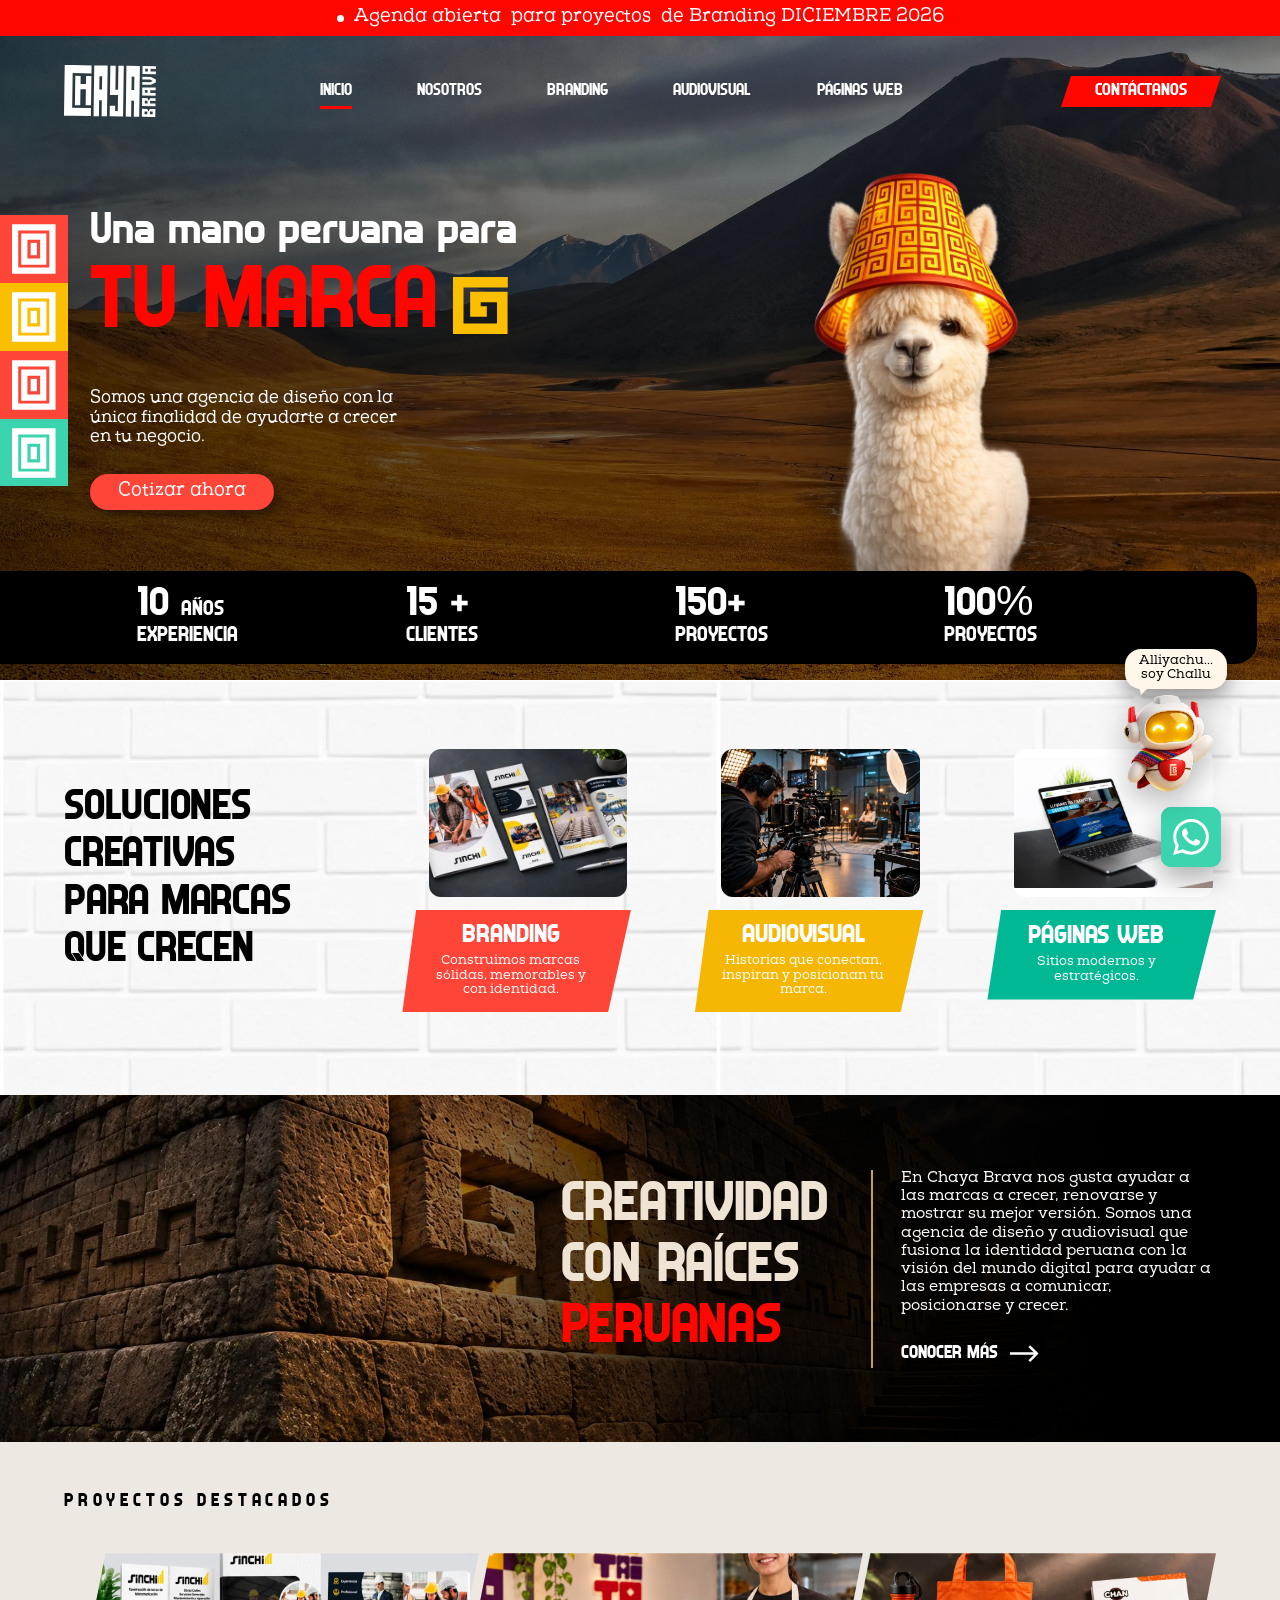
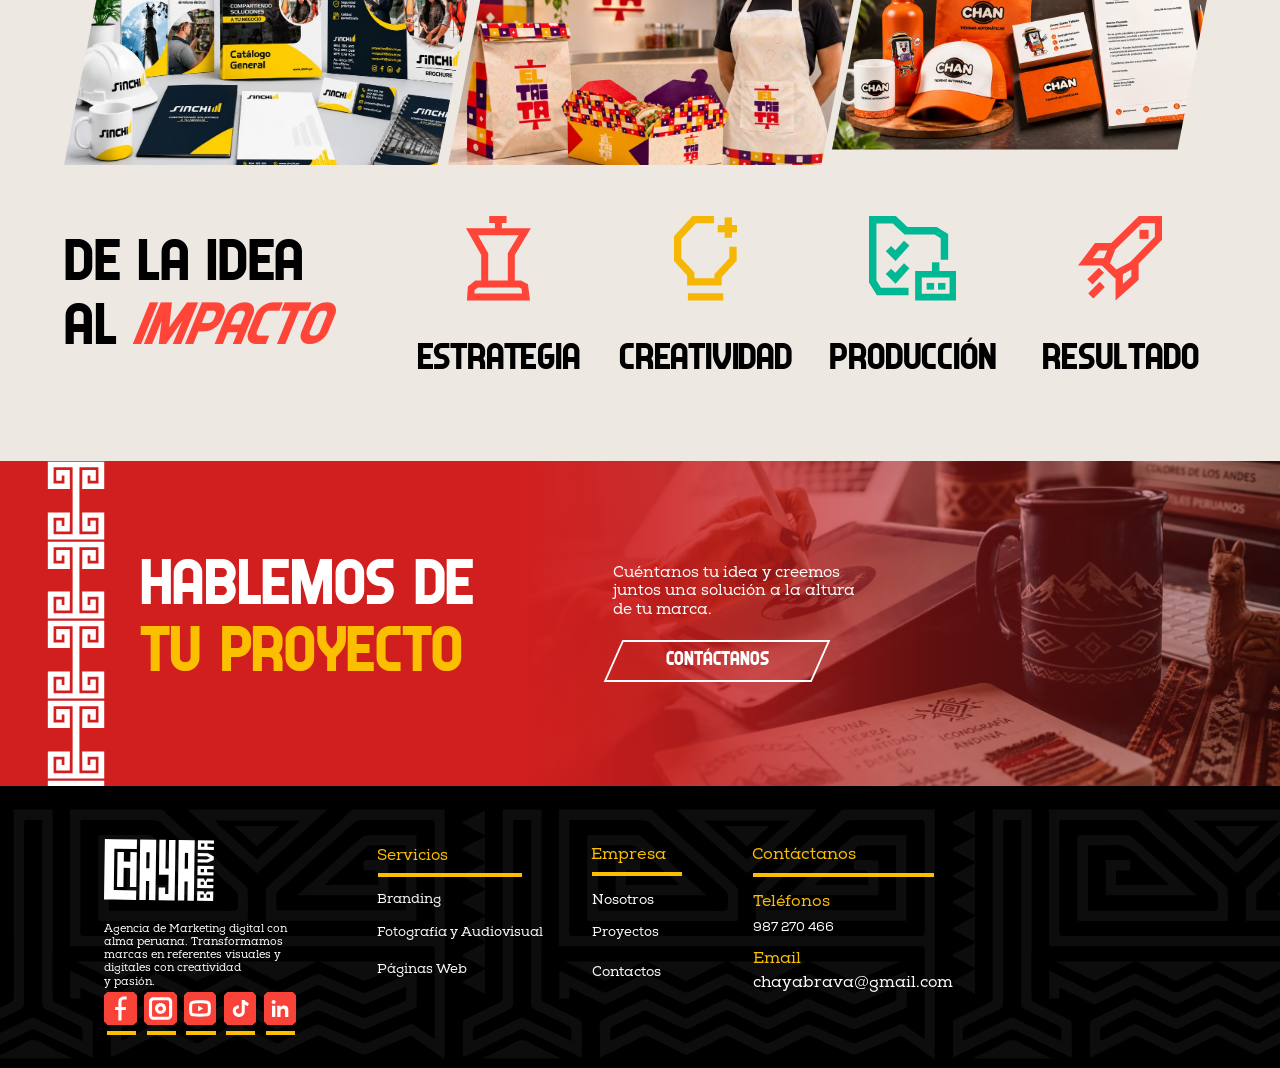
==== commit 43644036: "Footer, Audiovisual y Branding según los nuevos diseños Footer (7 páginas) - Sigue el diseño "INTERF" ====
--- a/index.html
+++ b/index.html
@@ -194,37 +194,35 @@
   </main>
 
   <footer class="footer">
-    <div class="container footer__grid">
+    <div class="footer__grid">
       <div class="footer__brand">
-        <img src="assets/img/marca/logo-chaya-brava.svg" alt="Chaya Brava" width="126" height="72" loading="lazy">
-        <p>Agencia de Marketing digital con alma peruana. Transformamos marcas en referentes visuales y digitales con creatividad y pasión.</p>
+        <img class="footer__logo" src="assets/img/marca/logo-chaya-brava.svg" alt="Chaya Brava" width="173" height="99" loading="lazy">
+        <p>Agencia de Marketing digital con<br>alma peruana. Transformamos<br>marcas en referentes visuales y<br>digitales con creatividad<br>y pasión.</p>
         <ul class="social" aria-label="Redes sociales"><li><a href="https://www.facebook.com/chayabrava" target="_blank" rel="noopener" aria-label="Facebook de Chaya Brava"><img src="assets/img/redes/facebook.svg" alt="" width="51" height="52"></a></li><li><a href="https://www.instagram.com/chayabrava" target="_blank" rel="noopener" aria-label="Instagram de Chaya Brava"><img src="assets/img/redes/instagram.svg" alt="" width="51" height="52"></a></li><li><a href="https://www.youtube.com/@chayabrava" target="_blank" rel="noopener" aria-label="YouTube de Chaya Brava"><img src="assets/img/redes/youtube.svg" alt="" width="51" height="52"></a></li><li><a href="https://www.tiktok.com/@chayabrava" target="_blank" rel="noopener" aria-label="TikTok de Chaya Brava"><img src="assets/img/redes/tiktok.svg" alt="" width="51" height="52"></a></li><li><a href="https://www.linkedin.com/company/chayabrava" target="_blank" rel="noopener" aria-label="LinkedIn de Chaya Brava"><img src="assets/img/redes/linkedin.svg" alt="" width="51" height="52"></a></li></ul>
       </div>
-      <div>
-        <h2 class="footer__title" style="--w:165px">Servicios</h2>
+      <div class="footer__col footer__col--serv">
+        <h2 class="footer__title">Servicios</h2>
         <ul class="footer__links">
-          <li><a href="branding/index.html">Branding y Identidad</a></li>
-          <li><a href="audiovisual/index.html#produccion">Social Media</a></li>
-          <li><a href="audiovisual/index.html#galeria">Fotografía</a></li>
+          <li><a href="branding/index.html">Branding</a></li>
+          <li><a href="audiovisual/index.html">Fotografía y Audiovisual</a></li>
           <li><a href="paginas-web/index.html">Páginas Web</a></li>
         </ul>
       </div>
-      <div>
-        <h2 class="footer__title" style="--w:103px">Empresa</h2>
+      <div class="footer__col footer__col--emp">
+        <h2 class="footer__title">Empresa</h2>
         <ul class="footer__links">
           <li><a href="nosotros/index.html">Nosotros</a></li>
-          <li><a href="index.html#proyectos">Clientes</a></li>
-          <li><a href="blog/index.html">Blog</a></li>
+          <li><a href="index.html#proyectos">Proyectos</a></li>
           <li><a href="contacto/index.html">Contactos</a></li>
         </ul>
       </div>
-      <div>
-        <h2 class="footer__title" style="--w:205px">Contáctanos</h2>
+      <div class="footer__col footer__col--cont">
+        <h2 class="footer__title">Contáctanos</h2>
         <dl class="footer__contact">
           <dt>Teléfonos</dt>
           <dd><a href="tel:+51987270466">987 270 466</a></dd>
           <dt>Email</dt>
-          <dd><a href="mailto:chayabrava@gmail.com">chayabrava@gmail.com</a></dd>
+          <dd><a href="mailto:chayabrava@gmail.com">chayabrava<span class="footer__at">@</span>gmail.com</a></dd>
         </dl>
       </div>
     </div>
--- a/assets/css/base.css
+++ b/assets/css/base.css
@@ -446,29 +446,98 @@
 }
 .footer::before {
   content: ""; position: absolute; inset: 0; z-index: -1; opacity: .05;
-  background: url("../img/texturas/patron-andino.svg") 0 37px / clamp(560px, 55vw, 780px) auto repeat;
-}
-.footer__grid { display: grid; grid-template-columns: 1.3fr 1fr .74fr 1.8fr; gap: 24px; align-items: start; }
-.footer__brand img { width: clamp(110px, 9vw, 126px); margin-bottom: 14px; }
-.footer__brand p { max-width: 172px; font-size: 11px; line-height: 1.15; margin-bottom: 20px; }
-.social { display: flex; flex-wrap: wrap; gap: 10px; }
-.social a { position: relative; display: block; width: 46px; padding-bottom: 12px; transition: transform .35s var(--ease-out); }
-.social a::after { content: ""; position: absolute; left: 4px; right: 4px; bottom: 0; height: 5px; background: var(--c-yellow); transition: transform .35s var(--ease-out); }
-.social img { width: 100%; height: auto; }
-.social a:hover { transform: translateY(-4px) rotate(-4deg); }
-.social a:hover::after { transform: scaleX(.6); }
-.footer__title {
-  display: block; width: var(--w, 165px); max-width: 100%;
-  margin-bottom: 18px; padding-bottom: 6px;
-  font-size: 19px; font-weight: 400; color: var(--c-yellow);
-  border-bottom: 4px solid var(--c-yellow);
-}
-.footer__links { display: grid; gap: 4px; font-size: 16px; }
+  background: url("../img/texturas/patron-footer.svg") 0 37px / clamp(560px, 55vw, 780px) auto repeat;
+}
+.footer__grid { width: min(100% - var(--gutter) * 2, var(--container)); margin-inline: auto; display: grid; grid-template-columns: 1fr 1fr; gap: 32px 24px; align-items: start; }
+.footer__logo { width: 126px; margin-bottom: 16px; }
+.footer__brand p { font-size: 12px; line-height: 1.207; margin-bottom: 20px; }
+.footer .social { display: flex; flex-wrap: wrap; gap: 10px; }
+.footer .social a { position: relative; display: block; width: 46px; padding-bottom: 14px; transition: transform .35s var(--ease-out); }
+.footer .social a::after { content: ""; position: absolute; left: 7.8%; right: 2.6%; bottom: 0; height: 6px; background: var(--c-yellow); transition: transform .35s var(--ease-out); }
+.footer .social img { width: 100%; height: auto; }
+.footer .social a:hover { transform: translateY(-4px) rotate(-4deg); }
+.footer .social a:hover::after { transform: scaleX(.6); }
+.footer__title { margin-bottom: 18px; font-size: 20px; font-weight: 400; line-height: 1; color: var(--c-yellow); }
+.footer__title::after { content: ""; display: block; width: var(--bar-w); max-width: 100%; height: 5px; margin-top: 10px; background: #fbbe00; }
+.footer__col--serv { --bar-w: 228px; }
+.footer__col--emp { --bar-w: 142px; }
+.footer__col--cont { --bar-w: 285px; }
+.footer__links { display: grid; gap: 10px; font-size: 18px; }
 .footer__links a { transition: color .3s, padding .3s var(--ease-out); }
 .footer__links a:hover { color: var(--c-yellow); padding-left: 6px; }
-.footer__contact dt { color: var(--c-yellow); font-size: 19.5px; margin-top: 4px; }
-.footer__contact dd { margin: 0 0 14px; font-size: 19px; }
+.footer__contact dt { color: var(--c-yellow); font-size: 20px; margin-top: 4px; }
+.footer__contact dd { margin: 4px 0 14px; font-size: 18px; }
 .footer__contact a:hover { color: var(--c-yellow); }
+/* La arroba del diseño (la fuente demo no la trae); el texto sigue siendo copiable */
+.footer__at { display: inline-block; width: .97em; line-height: 1; color: transparent; background: url("../img/iconos/arroba.svg") 50% .04em / .793em .843em no-repeat; }
+@media (max-width: 640px) {
+  .footer__grid { grid-template-columns: 1fr; }
+}
+
+/* Escritorio: cada elemento en la posición exacta del diseño "INTERFAZ FOOTER" (lienzo de 2017 × 445).
+   --u es una unidad del lienzo; --x / --y son la posición (--y = línea base del texto) y --fs el tamaño de letra.
+   Empieza en 1080px: en pantallas más angostas el botón de WhatsApp taparía el correo. */
+@media (min-width: 1080px) {
+  .footer {
+    --u: clamp(.62px, calc(100vw / 2017), 1px);
+    --ox: max(0px, calc((100vw - 2017px) / 2));
+    --k: .7; /* distancia del borde superior de la caja a la línea base en Nexa Slab */
+    height: calc(445 * var(--u)); padding: 0;
+  }
+  .footer::before {
+    background-position: calc(var(--ox) - 41.4 * var(--u)) calc(36 * var(--u));
+    background-size: calc(771.4 * var(--u)) auto; background-repeat: repeat-x;
+  }
+  .footer__grid { display: block; position: relative; width: calc(2017 * var(--u)); height: 100%; }
+
+  .footer__logo { position: absolute; left: calc(163.9 * var(--u)); top: calc(83 * var(--u)); width: calc(173.2 * var(--u)); margin: 0; }
+
+  .footer__grid :is(.footer__brand p, .footer__title, .footer__links li, .footer__contact dt, .footer__contact dd) {
+    --s: calc(var(--fs) * var(--u));
+    position: absolute; margin: 0; line-height: 1; white-space: nowrap;
+    font-size: var(--s);
+    left: calc(var(--x) * var(--u));
+    top: calc(var(--y) * var(--u) - var(--k) * var(--s));
+  }
+  .footer__grid .footer__brand p {
+    --x: 164; --y: 229; --s: max(11px, calc(13.67 * var(--u)));
+    font-size: var(--s); line-height: 1.207;
+    top: calc(var(--y) * var(--u) - (var(--k) + .1035) * var(--s));
+  }
+  .footer__links { display: block; }
+
+  .footer .social { position: absolute; left: calc(164.5 * var(--u)); top: calc(324.3 * var(--u)); flex-wrap: nowrap; gap: calc(11.5 * var(--u)); }
+  .footer .social a { width: calc(51.2 * var(--u)); padding-bottom: calc(15.7 * var(--u)); }
+  .footer .social a::after { height: calc(6.5 * var(--u)); }
+
+  .footer__col--serv { --x: 594.5; }
+  .footer__col--emp { --x: 933; }
+  .footer__col--cont { --x: 1186; }
+
+  .footer__col--serv .footer__title { --x: 594; --y: 117.9; --fs: 24.6; --bar: 140; }
+  .footer__col--emp .footer__title { --x: 932; --y: 114.8; --fs: 25.64; --bar: 138; }
+  .footer__col--cont .footer__title { --x: 1185.6; --y: 115.6; --fs: 25.67; --bar: 140; }
+  .footer__title::after {
+    position: absolute; left: calc(1.3 * var(--u)); margin: 0;
+    top: calc((var(--bar) - 3 - var(--y)) * var(--u) + var(--k) * var(--s));
+    width: calc(var(--bar-w-u) * var(--u)); max-width: none; height: calc(6 * var(--u));
+  }
+  .footer__col--serv { --bar-w-u: 228; }
+  .footer__col--emp { --bar-w-u: 141.8; }
+  .footer__col--cont { --bar-w-u: 284.7; }
+
+  .footer__col--serv li:nth-child(1) { --y: 185.6; --fs: 21.12; }
+  .footer__col--serv li:nth-child(2) { --y: 236.5; --fs: 21.12; }
+  .footer__col--serv li:nth-child(3) { --y: 295.1; --fs: 21.12; }
+  .footer__col--emp li:nth-child(1) { --y: 187.3; --fs: 21.9; }
+  .footer__col--emp li:nth-child(2) { --y: 236.5; --fs: 21.12; }
+  .footer__col--emp li:nth-child(3) { --y: 301; --fs: 22; }
+
+  .footer__contact dt:nth-of-type(1) { --y: 189.6; --fs: 25.32; }
+  .footer__contact dd:nth-of-type(1) { --y: 229.7; --fs: 20.08; }
+  .footer__contact dt:nth-of-type(2) { --y: 280.1; --fs: 25.73; }
+  .footer__contact dd:nth-of-type(2) { --y: 316; --fs: 24.9; }
+}
 
 /* WhatsApp flotante */
 .wa-float {
@@ -542,7 +611,6 @@
   .project, .project--rev { grid-template-columns: 1fr; }
   .project--rev .project__media { order: 0; }
   .services-list li + li { border-left-width: 3px; }
-  .footer__grid { grid-template-columns: 1fr 1fr; }
   .stats { grid-template-columns: 1fr 1fr; row-gap: 26px; }
 }
 @media (max-width: 640px) {
@@ -551,7 +619,6 @@
   .services-list li + li { border-left: 0; }
   .services-list li { flex: 1 1 45%; min-height: 0; padding-block: 6px; }
   .packs__grid { grid-template-columns: 1fr; max-width: 360px; margin-inline: auto; width: 100%; }
-  .footer__grid { grid-template-columns: 1fr; }
   .wa-float { width: 54px; height: 54px; }
 }
 
